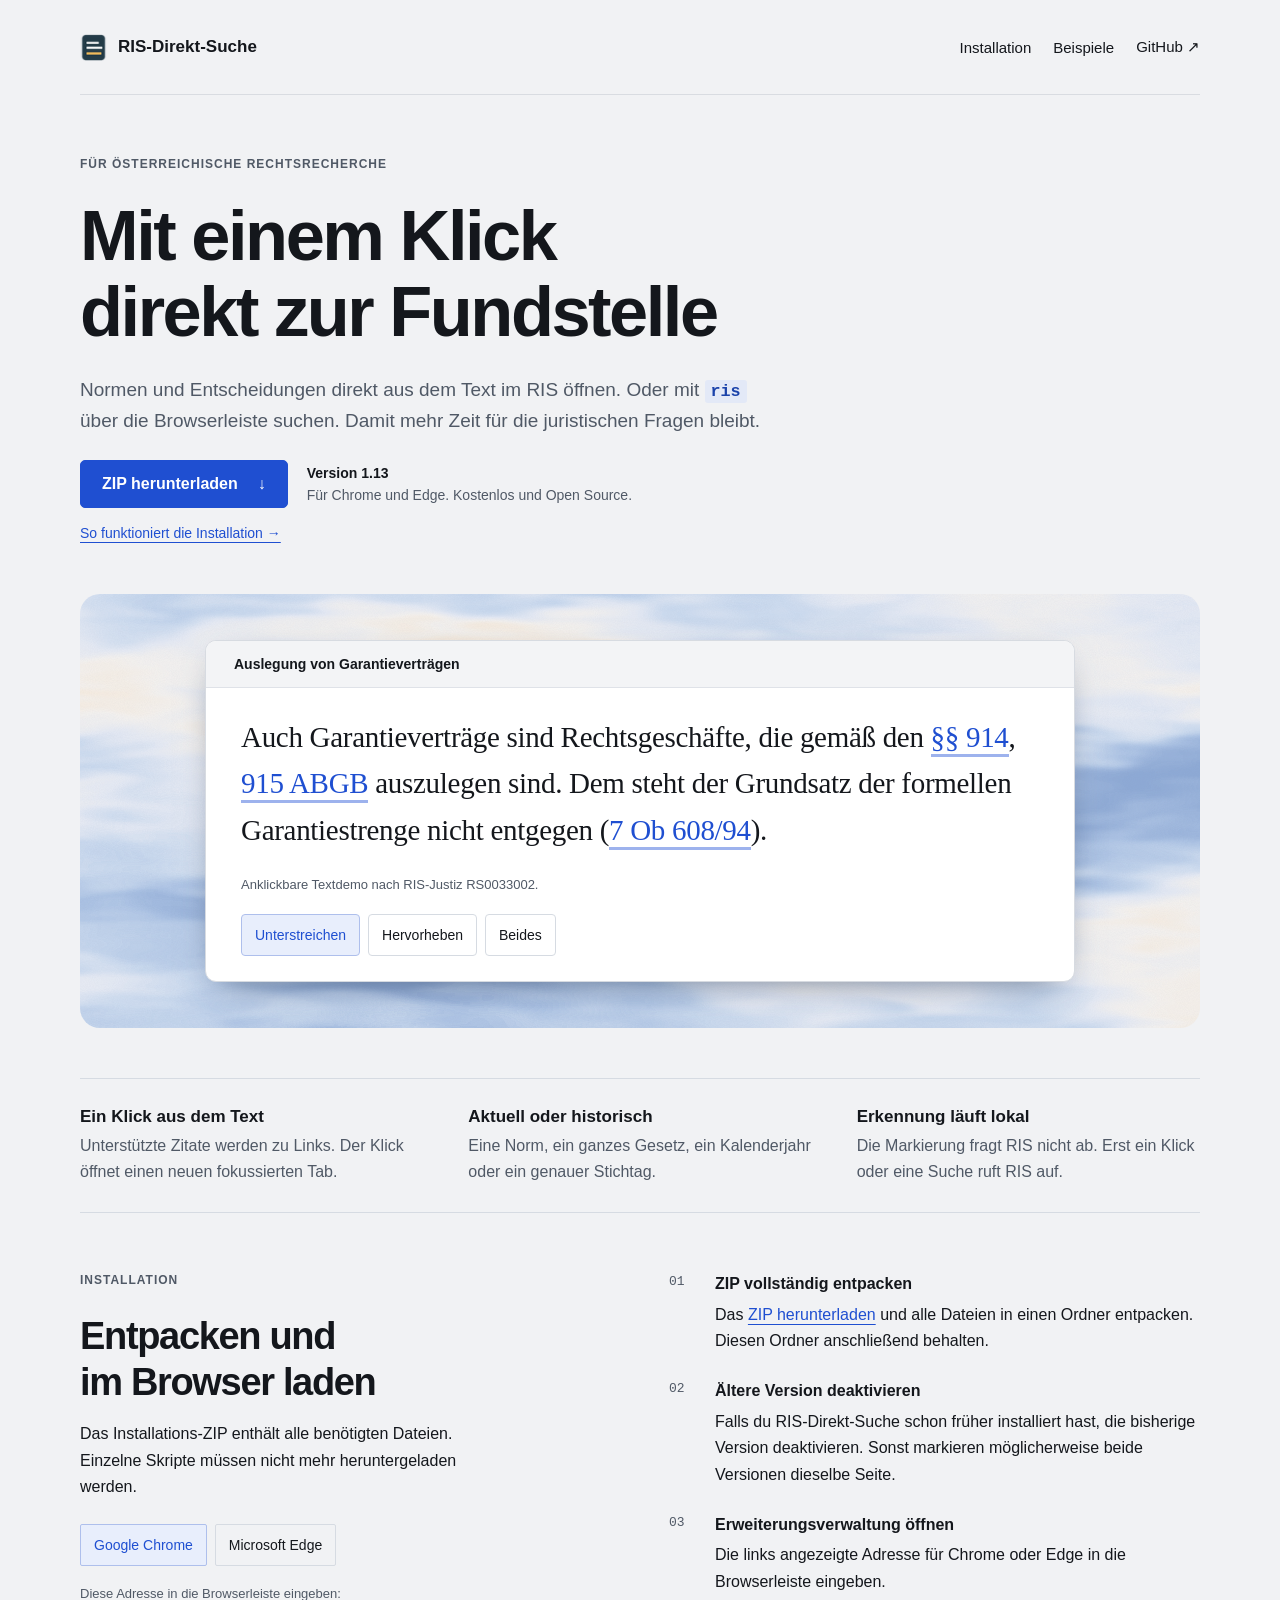
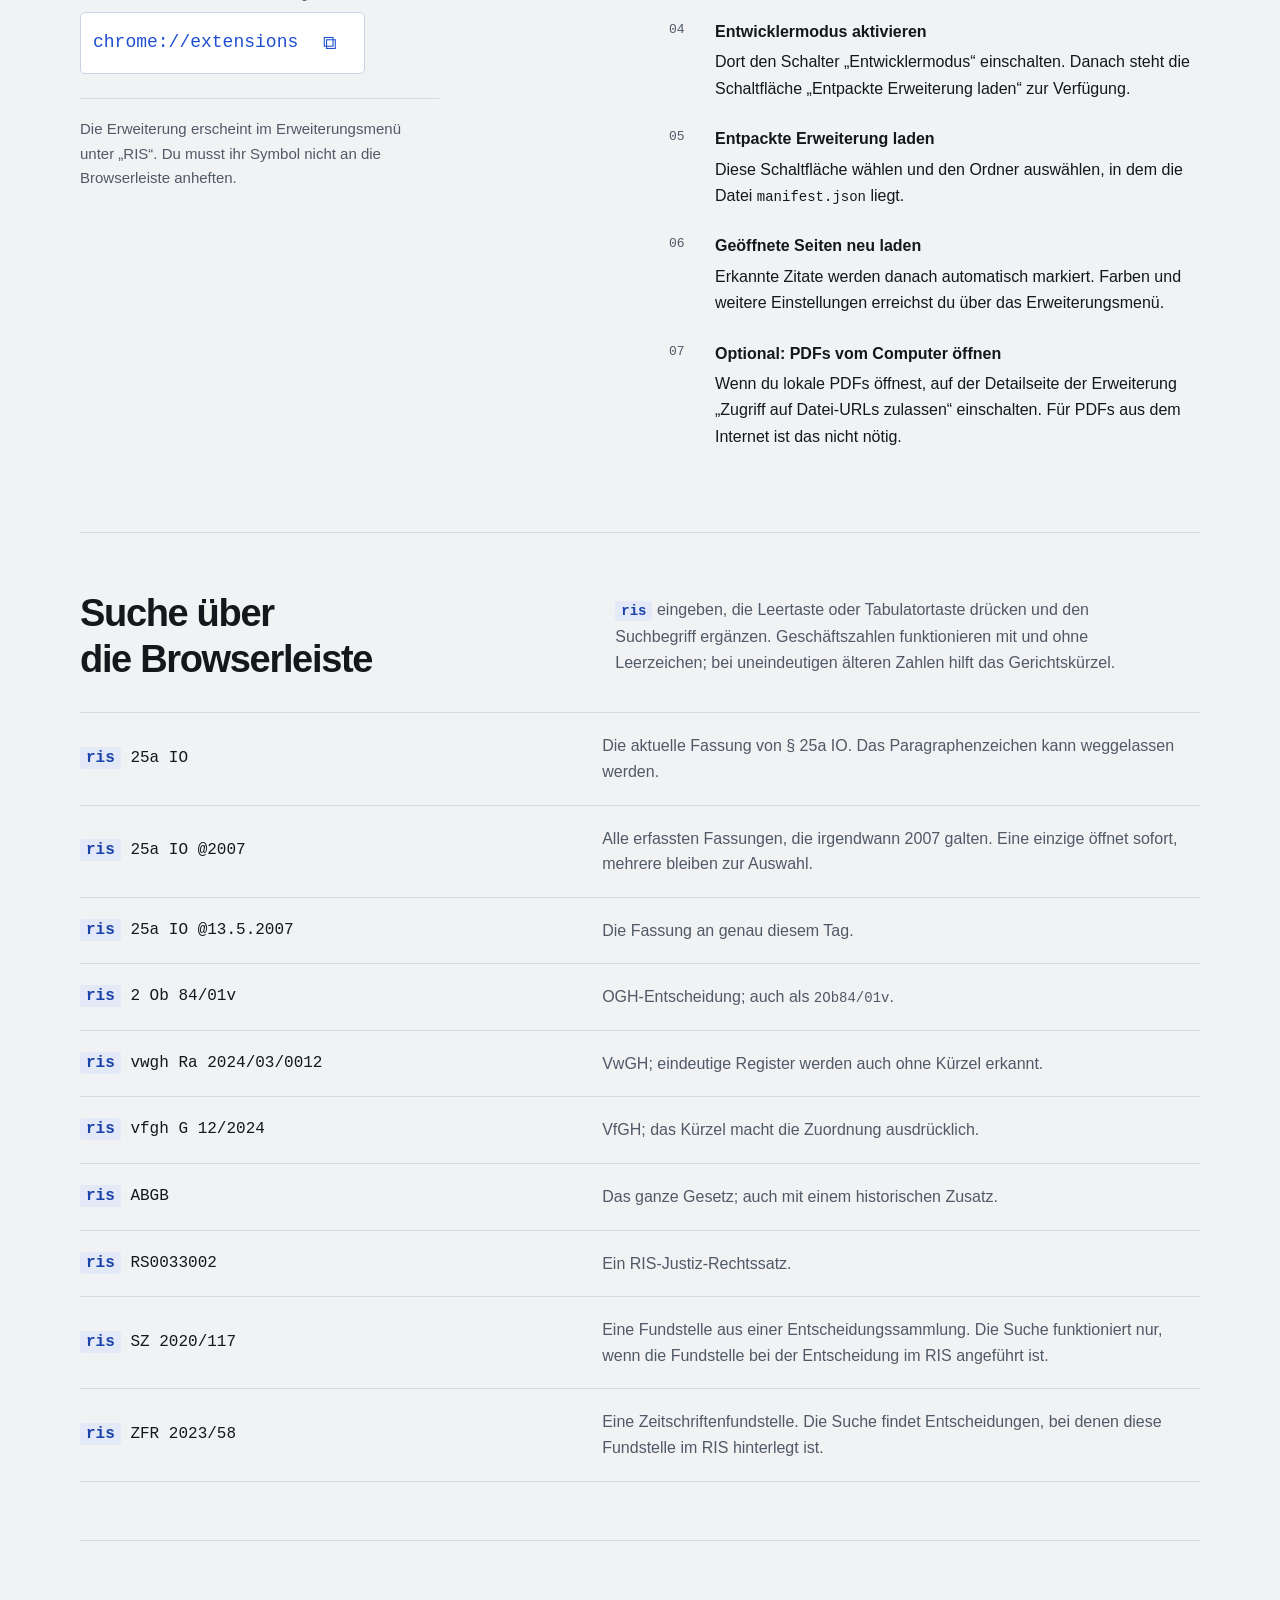
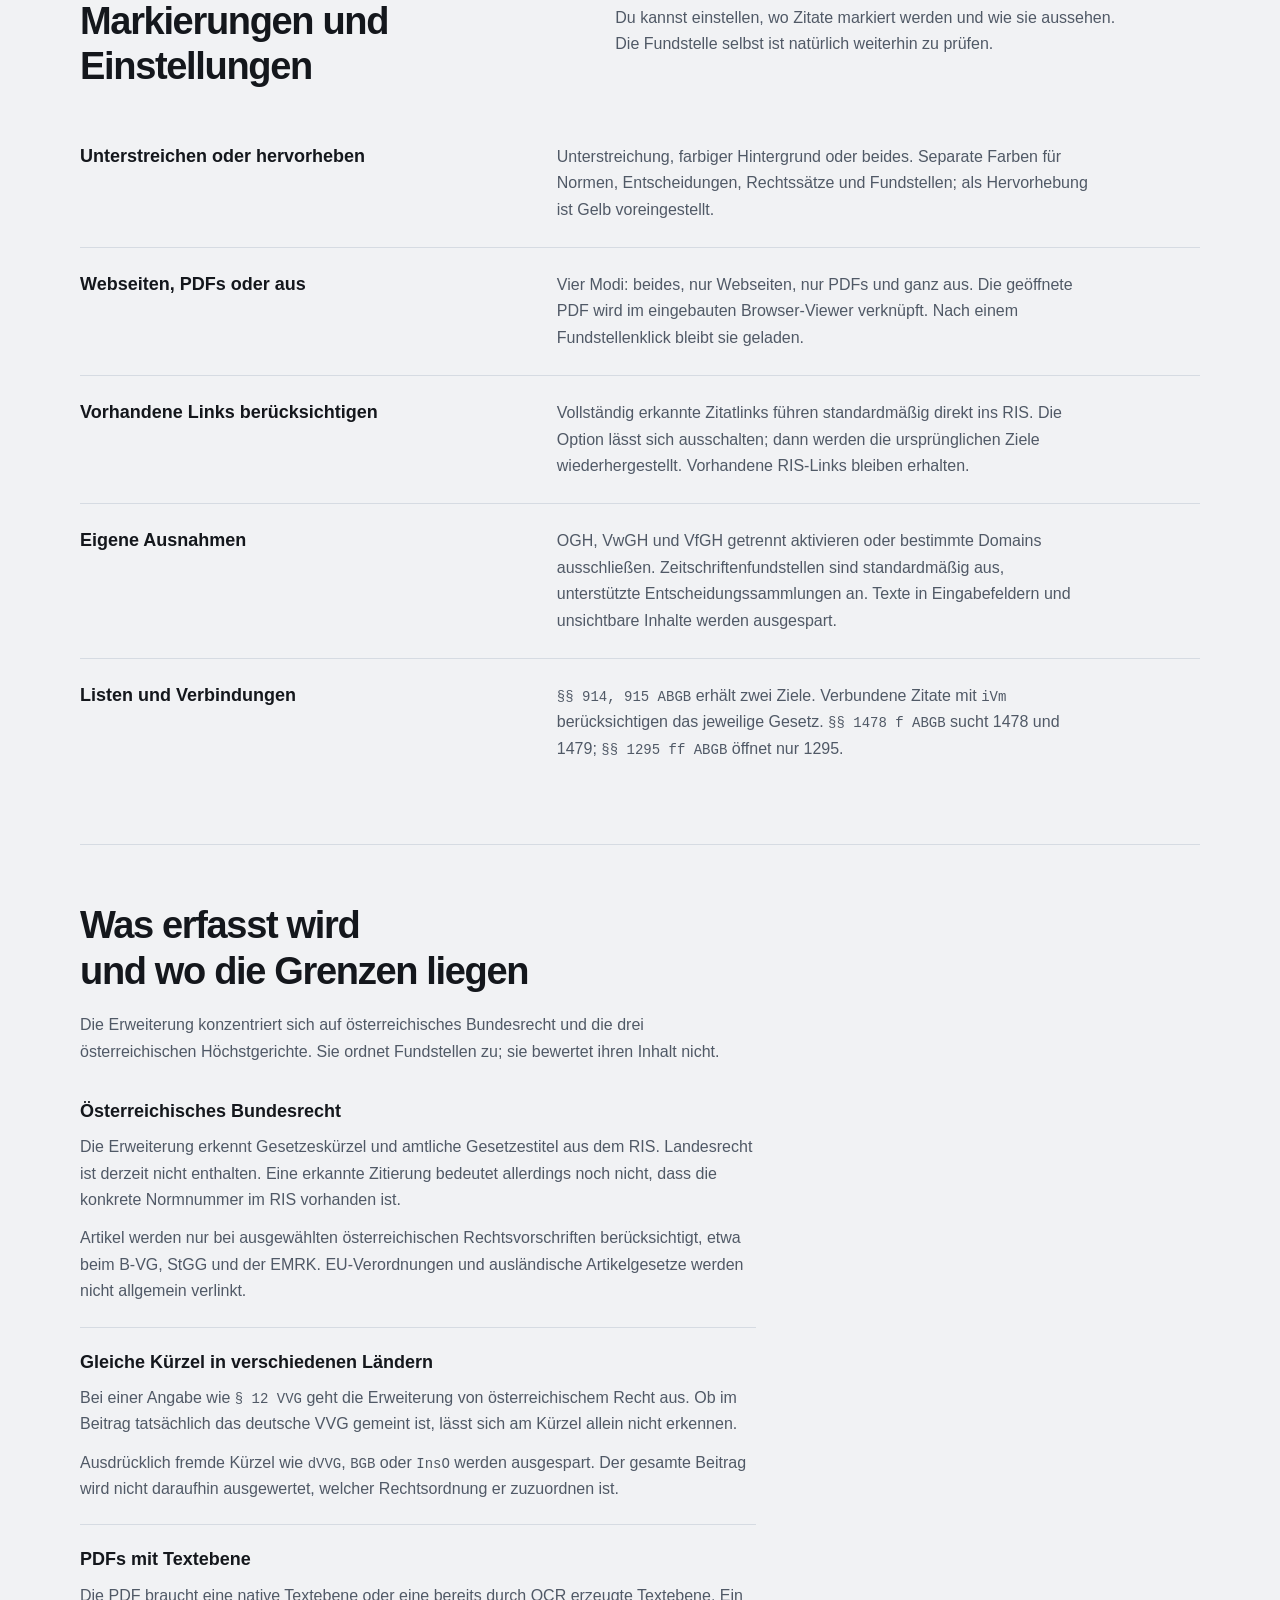
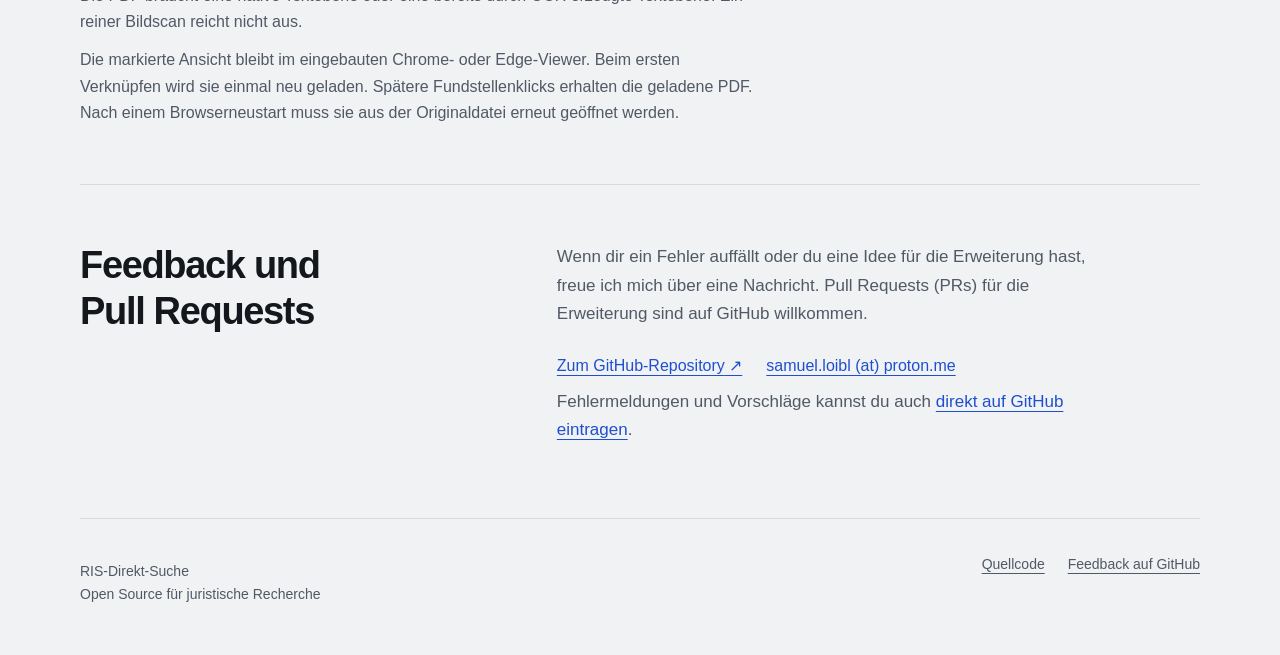
==== index.html @ 0bbb45cc "Ergänze Voraussetzung für die Fundstellensuche im Beispiel" ====
<!doctype html>
<html lang="de"><head><meta charset="utf-8"><meta name="viewport" content="width=device-width,initial-scale=1"><meta name="description" content="RIS-Direkt-Suche für Chrome und Edge: österreichische Normen und Entscheidungen aus dem Text heraus öffnen, in der Browserleiste suchen und historische Fassungen finden."><title>RIS-Direkt-Suche | Von der Textstelle zur Fundstelle</title><link rel="icon" href="icon32.png"><link rel="stylesheet" href="site.css">
<style id="page-refinement">
/* Gestalterische Anpassungen bleiben ausschließlich in dieser HTML-Datei. */
:root{--muted:#505966;--line:#d6dbe2}
body,h1,h2,button{font-family:"Segoe UI",Arial,sans-serif}
.demo-text{font-family:Georgia,"Times New Roman",serif}
.demo a{border-bottom-width:3px}
a,button{touch-action:manipulation}
a:focus-visible,button:focus-visible{outline:3px solid #1f4fd1;outline-offset:5px}
.top nav{gap:22px;font-size:15px;flex-wrap:wrap}
.top nav a{display:inline-flex;align-items:center;min-height:40px}
.kicker{font-size:12px;letter-spacing:1px}
h1,h2{text-wrap:balance}
.hero{padding:60px 0 50px;gap:36px}
.hero .intro{max-width:65ch;line-height:1.6}
.primary{min-height:48px;padding:13px 21px}
.primary:hover{background:#183da4;border-color:#183da4}
.release-note{font-size:14px;line-height:1.55;max-width:420px}
.release-note strong{color:var(--ink);font-weight:600}
.hero .text-link{width:fit-content;padding:7px 0;margin-top:10px;min-height:40px}
.demo-label{font-size:14px}
.demo-hint{font-size:13px;line-height:1.6}
.styles{gap:8px}
.styles button,.browser-switch button{font-size:14px;min-height:42px;padding:9px 13px}
.styles button:hover,.browser-switch button:hover{border-color:#819ade}
.benefits strong{font-size:17px;font-weight:600}
.benefits p{font-size:16px;line-height:1.6}
.section{padding:58px 0}
.section-head{gap:48px;margin-bottom:30px}
.section-head p{max-width:57ch;line-height:1.65;padding-top:6px}
h2{font-size:clamp(30px,3.1vw,38px);line-height:1.2}
.command{grid-template-columns:minmax(0,1fr) minmax(0,1.2fr);gap:24px;padding:20px 0}
.command>code{font-size:16px;line-height:1.6;overflow-wrap:anywhere}
.command p{font-size:16px;line-height:1.6}
.copy{width:44px;height:44px;border-radius:4px;flex-shrink:0}
.copy:hover{background:#e5eaf5}
#copy-status{margin:0;min-height:0}
#copy-status:not(:empty){position:fixed;z-index:20;bottom:20px;left:50%;transform:translateX(-50%);width:max-content;max-width:calc(100% - 32px);padding:12px 18px;border:1px solid #c6cedb;border-radius:5px;background:#fff;color:var(--ink);font-size:14px;line-height:1.5;box-shadow:0 4px 16px #172b3512;overflow-wrap:anywhere}
.install-grid{gap:58px;align-items:start}
.install-grid>div:first-child>p:not(.kicker){max-width:43ch}
.browser-switch{margin:24px 0 17px;flex-wrap:wrap}
.address-label{font-size:13px;color:var(--muted);margin:0 0 7px}
.address-row{display:flex;align-items:center;gap:10px;padding:8px 12px;border:1px solid #c9d2e2;border-radius:5px;background:#fff;width:fit-content;max-width:100%}
.address-row .address{font-size:18px;line-height:1.5;margin:0;min-width:0;overflow-wrap:anywhere}
.aside-note{font-size:15px;line-height:1.65;margin-top:24px}
.steps li{font-size:16px;gap:18px;margin-bottom:24px;line-height:1.65}
.steps li:before{font-size:13px;padding-top:3px;color:var(--muted)}
.steps li strong.step-title{display:block;color:var(--ink);font-weight:600;margin-bottom:4px}
.feature-row{grid-template-columns:minmax(0,.8fr) minmax(0,1.2fr);gap:48px;padding:24px 0}
.feature-row h3{font-size:18px;line-height:1.4}
.feature-row p{font-size:16px;line-height:1.65;max-width:60ch}
.limits{gap:58px}
.limits h3{font-size:18px;line-height:1.4}
.limits p{font-size:16px;line-height:1.65}
.pdf-note{padding-left:20px}
.contribute{display:grid;grid-template-columns:minmax(0,.8fr) minmax(0,1.2fr);gap:48px}
.contribute p{font-size:17px;max-width:58ch;margin:0 0 16px;color:var(--muted)}
.contribute-links{display:flex;flex-wrap:wrap;gap:10px 24px;align-items:center}
.contribute-links a{display:inline-flex;align-items:center;min-height:44px;padding:5px 0;font-size:16px;overflow-wrap:anywhere}
.foot{font-size:14px;padding:27px 0 35px;line-height:1.6}
.foot nav{gap:12px 23px}
.foot nav a{min-height:36px;display:inline-flex;align-items:center}
@media(max-width:850px){.hero{padding-top:44px}.release-note{margin:14px 0 0}.section-head,.install-grid,.feature-row,.limits,.contribute{gap:30px}.demo-stage{padding:30px}.section{padding:45px 0}}
@media(max-width:760px){.install-grid,.limits{grid-template-columns:1fr;gap:28px}.install-grid>div:first-child>p:not(.kicker){max-width:60ch}.section-head{grid-template-columns:1fr;gap:16px}.section-head p{padding-top:0}.steps li{margin-bottom:22px}.limits>div{min-width:0}}
@media(max-width:600px){.top{flex-wrap:wrap;gap:8px}.top nav{width:100%;gap:18px;justify-content:flex-start}.top nav a,.top nav a:nth-child(2){display:inline-flex;font-size:14px}.hero{padding:33px 0 35px;gap:28px}h1{font-size:clamp(36px,10.8vw,45px);line-height:1.12}.hero .intro{font-size:18px}.demo-stage{padding:18px 12px}.demo-label{padding:13px 18px}.demo-text{padding:0 18px;font-size:24px}.demo-hint{padding:0 18px;font-size:13px}.styles{padding:0 18px 20px;gap:7px}.styles button{font-size:13px;min-height:42px;padding:9px 10px}.benefits{gap:20px}.section{padding:36px 0}.command{grid-template-columns:minmax(0,1fr);gap:6px;padding:19px 0}.command p{grid-column:1;grid-row:2}.feature-row,.contribute{grid-template-columns:1fr;gap:10px}.feature-row{padding:22px 0}.contribute{gap:15px}.address-row .address{font-size:17px}.foot nav{gap:9px 18px}}
@media(prefers-reduced-motion:reduce){html{scroll-behavior:auto}}

#grenzen .section-head{display:block;margin-bottom:12px}
#grenzen .section-head h2{max-width:26ch;margin-bottom:18px}
#grenzen .section-head p{padding-top:0;max-width:72ch}
.scope-list{display:block;max-width:76ch}
.scope-topic{padding:22px 0;border-bottom:1px solid var(--line)}
.scope-topic:last-child{border-bottom:0;padding-bottom:0}
.scope-topic h3{font-size:18px;line-height:1.4;margin:0 0 10px;font-weight:600}
.scope-topic p{font-size:16px;line-height:1.65;margin:0 0 12px;color:var(--muted)}
.scope-topic p:last-child{margin-bottom:0}

.keyword{background:#e3e9f7;color:#1b43aa;padding:2px 6px;border-radius:3px;font-weight:600;white-space:nowrap}
.hero .keyword{font-size:.88em}

.position-mobile{display:none}
@media(max-width:760px){.position-desktop{display:none}.position-mobile{display:inline}}
</style>
</head>
<body data-ris-ignore><a class="skip" href="#main">Zum Inhalt</a><div class="wrap">
<header class="top"><a class="brand" href="#"><img src="icon32.png" alt="" width="27" height="27">RIS-Direkt-Suche</a><nav aria-label="Hauptnavigation"><a href="#installation">Installation</a><a href="#beispiele">Beispiele</a><a href="https://github.com/infinitelearning1/ris-direkt-suche">GitHub ↗</a></nav></header>
<main id="main"><section class="hero" aria-labelledby="hero-title"><div><p class="kicker">Für österreichische Rechtsrecherche</p><h1 id="hero-title">Mit einem Klick<br>direkt zur Fundstelle</h1><p class="intro">Normen und Entscheidungen direkt aus dem Text im RIS öffnen. Oder mit <code class="keyword">ris</code> über die Browserleiste suchen. Damit mehr Zeit für die juristischen Fragen bleibt.</p><a class="primary" href="ris-direkt-suche.zip" download>ZIP herunterladen <span aria-hidden="true">↓</span></a><p class="release-note"><strong>Version 1.13</strong><br>Für Chrome und Edge. Kostenlos und Open Source.</p><a class="text-link" href="#installation">So funktioniert die Installation →</a></div>
<div class="demo-stage"><div class="demo" data-style="underline"><div class="demo-label"><span>Auslegung von Garantieverträgen</span></div><p class="demo-text">Auch Garantieverträge sind Rechtsgeschäfte, die gemäß den <a data-norm="914" href="https://www.ris.bka.gv.at/NormDokument.wxe?Abfrage=Bundesnormen&amp;Gesetzesnummer=10001622&amp;Paragraf=914" target="_blank" rel="noopener" title="§ 914 ABGB im RIS öffnen">§§ 914</a>, <a data-norm="915" href="https://www.ris.bka.gv.at/NormDokument.wxe?Abfrage=Bundesnormen&amp;Gesetzesnummer=10001622&amp;Paragraf=915" target="_blank" rel="noopener" title="§ 915 ABGB im RIS öffnen">915 ABGB</a> auszulegen sind. Dem steht der Grundsatz der formellen Garantiestrenge nicht entgegen (<a data-kind="case" href="https://www.ris.bka.gv.at/Ergebnis.wxe?extensionTriggered=true&amp;Abfrage=Justiz&amp;SucheNachRechtssatz=False&amp;SucheNachText=True&amp;SkipToDocumentPage=True&amp;GZ=7%20Ob%20608%2F94" target="_blank" rel="noopener" title="7 Ob 608/94 im RIS suchen">7 Ob 608/94</a>).</p><p class="demo-hint">Anklickbare Textdemo nach RIS-Justiz RS0033002.</p><div class="styles" role="group" aria-label="Darstellung des Beispiels"><button type="button" data-style-choice="underline" aria-pressed="true">Unterstreichen</button><button type="button" data-style-choice="highlight" aria-pressed="false">Hervorheben</button><button type="button" data-style-choice="both" aria-pressed="false">Beides</button></div></div></div></section>
<div class="benefits"><div><strong>Ein Klick aus dem Text</strong><p>Unterstützte Zitate werden zu Links. Der Klick öffnet einen neuen fokussierten Tab.</p></div><div><strong>Aktuell oder historisch</strong><p>Eine Norm, ein ganzes Gesetz, ein Kalenderjahr oder ein genauer Stichtag.</p></div><div><strong>Erkennung läuft lokal</strong><p>Die Markierung fragt RIS nicht ab. Erst ein Klick oder eine Suche ruft RIS auf.</p></div></div>
<section class="section" id="installation"><div class="install-grid"><div><p class="kicker">Installation</p><h2>Entpacken und<br>im Browser laden</h2><p>Das Installations-ZIP enthält alle benötigten Dateien. Einzelne Skripte müssen nicht mehr heruntergeladen werden.</p><div class="browser-switch" role="group" aria-label="Browser für die Anleitung"><button type="button" data-browser="chrome" aria-pressed="true">Google Chrome</button><button type="button" data-browser="edge" aria-pressed="false">Microsoft Edge</button></div><p class="address-label">Diese Adresse in die Browserleiste eingeben:</p><div class="address-row"><code id="extension-address" class="address" aria-live="polite">chrome://extensions</code><button type="button" class="copy" data-copy="browser" aria-label="Adresse der Erweiterungsverwaltung kopieren">⧉</button></div><p class="aside-note">Die Erweiterung erscheint im Erweiterungsmenü unter „RIS“. Du musst ihr Symbol nicht an die Browserleiste anheften.</p></div><ol class="steps">
<li><span><strong class="step-title">ZIP vollständig entpacken</strong>Das <a href="ris-direkt-suche.zip" download>ZIP herunterladen</a> und alle Dateien in einen Ordner entpacken. Diesen Ordner anschließend behalten.</span></li>
<li><span><strong class="step-title">Ältere Version deaktivieren</strong>Falls du RIS-Direkt-Suche schon früher installiert hast, die bisherige Version deaktivieren. Sonst markieren möglicherweise beide Versionen dieselbe Seite.</span></li>
<li><span><strong class="step-title">Erweiterungsverwaltung öffnen</strong>Die <span class="position-desktop">links</span><span class="position-mobile">oben</span> angezeigte Adresse für Chrome oder Edge in die Browserleiste eingeben.</span></li>
<li><span><strong class="step-title">Entwicklermodus aktivieren</strong>Dort den Schalter „Entwicklermodus“ einschalten. Danach steht die Schaltfläche „Entpackte Erweiterung laden“ zur Verfügung.</span></li>
<li><span><strong class="step-title">Entpackte Erweiterung laden</strong>Diese Schaltfläche wählen und den Ordner auswählen, in dem die Datei <code>manifest.json</code> liegt.</span></li>
<li><span><strong class="step-title">Geöffnete Seiten neu laden</strong>Erkannte Zitate werden danach automatisch markiert. Farben und weitere Einstellungen erreichst du über das Erweiterungsmenü.</span></li>
<li><span><strong class="step-title">Optional: PDFs vom Computer öffnen</strong>Wenn du lokale PDFs öffnest, auf der Detailseite der Erweiterung „Zugriff auf Datei-URLs zulassen“ einschalten. Für PDFs aus dem Internet ist das nicht nötig.</span></li>
</ol></div></section>
<section class="section" id="beispiele"><div class="section-head"><h2>Suche über<br>die Browserleiste</h2><p><code class="keyword">ris</code> eingeben, die Leertaste oder Tabulatortaste drücken und den Suchbegriff ergänzen. Geschäftszahlen funktionieren mit und ohne Leerzeichen; bei uneindeutigen älteren Zahlen hilft das Gerichtskürzel.</p></div><div class="commands">
<div class="command"><code><span class="keyword">ris</span> 25a IO</code><p>Die aktuelle Fassung von § 25a IO. Das Paragraphenzeichen kann weggelassen werden.</p></div>
<div class="command"><code><span class="keyword">ris</span> 25a IO @2007</code><p>Alle erfassten Fassungen, die irgendwann 2007 galten. Eine einzige öffnet sofort, mehrere bleiben zur Auswahl.</p></div>
<div class="command"><code><span class="keyword">ris</span> 25a IO @13.5.2007</code><p>Die Fassung an genau diesem Tag.</p></div>
<div class="command"><code><span class="keyword">ris</span> 2 Ob 84/01v</code><p>OGH-Entscheidung; auch als <code>2Ob84/01v</code>.</p></div>
<div class="command"><code><span class="keyword">ris</span> vwgh Ra 2024/03/0012</code><p>VwGH; eindeutige Register werden auch ohne Kürzel erkannt.</p></div>
<div class="command"><code><span class="keyword">ris</span> vfgh G 12/2024</code><p>VfGH; das Kürzel macht die Zuordnung ausdrücklich.</p></div>
<div class="command"><code><span class="keyword">ris</span> ABGB</code><p>Das ganze Gesetz; auch mit einem historischen Zusatz.</p></div>
<div class="command"><code><span class="keyword">ris</span> RS0033002</code><p>Ein RIS-Justiz-Rechtssatz.</p></div>
<div class="command"><code><span class="keyword">ris</span> SZ 2020/117</code><p>Eine Fundstelle aus einer Entscheidungssammlung. Die Suche funktioniert nur, wenn die Fundstelle bei der Entscheidung im RIS angeführt ist.</p></div>
<div class="command"><code><span class="keyword">ris</span> ZFR 2023/58</code><p>Eine Zeitschriftenfundstelle. Die Suche findet Entscheidungen, bei denen diese Fundstelle im RIS hinterlegt ist.</p></div></div><p id="copy-status" class="copy-status" role="status" aria-live="polite"></p></section>
<section class="section"><div class="section-head"><h2>Markierungen und<br>Einstellungen</h2><p>Du kannst einstellen, wo Zitate markiert werden und wie sie aussehen. Die Fundstelle selbst ist natürlich weiterhin zu prüfen.</p></div><div class="feature-row"><h3>Unterstreichen oder hervorheben</h3><p>Unterstreichung, farbiger Hintergrund oder beides. Separate Farben für Normen, Entscheidungen, Rechtssätze und Fundstellen; als Hervorhebung ist Gelb voreingestellt.</p></div><div class="feature-row"><h3>Webseiten, PDFs oder aus</h3><p>Vier Modi: beides, nur Webseiten, nur PDFs und ganz aus. Die geöffnete PDF wird im eingebauten Browser-Viewer verknüpft. Nach einem Fundstellenklick bleibt sie geladen.</p></div><div class="feature-row"><h3>Vorhandene Links berücksichtigen</h3><p>Vollständig erkannte Zitatlinks führen standardmäßig direkt ins RIS. Die Option lässt sich ausschalten; dann werden die ursprünglichen Ziele wiederhergestellt. Vorhandene RIS-Links bleiben erhalten.</p></div><div class="feature-row"><h3>Eigene Ausnahmen</h3><p>OGH, VwGH und VfGH getrennt aktivieren oder bestimmte Domains ausschließen. Zeitschriftenfundstellen sind standardmäßig aus, unterstützte Entscheidungssammlungen an. Texte in Eingabefeldern und unsichtbare Inhalte werden ausgespart.</p></div><div class="feature-row"><h3>Listen und Verbindungen</h3><p><code>§§ 914, 915 ABGB</code> erhält zwei Ziele. Verbundene Zitate mit <code>iVm</code> berücksichtigen das jeweilige Gesetz. <code>§§ 1478 f ABGB</code> sucht 1478 und 1479; <code>§§ 1295 ff ABGB</code> öffnet nur 1295.</p></div></section>
<section class="section" id="grenzen"><div class="section-head"><h2>Was erfasst wird<br>und wo die Grenzen liegen</h2><p>Die Erweiterung konzentriert sich auf österreichisches Bundesrecht und die drei österreichischen Höchstgerichte. Sie ordnet Fundstellen zu; sie bewertet ihren Inhalt nicht.</p></div><div class="scope-list">
<div class="scope-topic"><h3>Österreichisches Bundesrecht</h3><p>Die Erweiterung erkennt Gesetzeskürzel und amtliche Gesetzestitel aus dem RIS. Landesrecht ist derzeit nicht enthalten. Eine erkannte Zitierung bedeutet allerdings noch nicht, dass die konkrete Normnummer im RIS vorhanden ist.</p><p>Artikel werden nur bei ausgewählten österreichischen Rechtsvorschriften berücksichtigt, etwa beim B-VG, StGG und der EMRK. EU-Verordnungen und ausländische Artikelgesetze werden nicht allgemein verlinkt.</p></div>
<div class="scope-topic"><h3>Gleiche Kürzel in verschiedenen Ländern</h3><p>Bei einer Angabe wie <code>§ 12 VVG</code> geht die Erweiterung von österreichischem Recht aus. Ob im Beitrag tatsächlich das deutsche VVG gemeint ist, lässt sich am Kürzel allein nicht erkennen.</p><p>Ausdrücklich fremde Kürzel wie <code>dVVG</code>, <code>BGB</code> oder <code>InsO</code> werden ausgespart. Der gesamte Beitrag wird nicht daraufhin ausgewertet, welcher Rechtsordnung er zuzuordnen ist.</p></div>
<div class="scope-topic"><h3>PDFs mit Textebene</h3><p>Die PDF braucht eine native Textebene oder eine bereits durch OCR erzeugte Textebene. Ein reiner Bildscan reicht nicht aus.</p><p>Die markierte Ansicht bleibt im eingebauten Chrome- oder Edge-Viewer. Beim ersten Verknüpfen wird sie einmal neu geladen. Spätere Fundstellenklicks erhalten die geladene PDF. Nach einem Browserneustart muss sie aus der Originaldatei erneut geöffnet werden.</p></div>
</div></section>
<section class="section contribute" id="feedback" aria-labelledby="feedback-title">
<div><h2 id="feedback-title">Feedback und<br>Pull Requests</h2></div>
<div><p>Wenn dir ein Fehler auffällt oder du eine Idee für die Erweiterung hast, freue ich mich über eine Nachricht. Pull Requests (PRs) für die Erweiterung sind auf GitHub willkommen.</p>
<div class="contribute-links"><a href="https://github.com/infinitelearning1/ris-direkt-suche" target="_blank" rel="noopener">Zum GitHub-Repository <span aria-hidden="true">&nbsp;↗</span></a><a href="mailto:samuel.loibl@proton.me">samuel.loibl (at) proton.me</a></div>
<p>Fehlermeldungen und Vorschläge kannst du auch <a href="https://github.com/infinitelearning1/ris-direkt-suche/issues" target="_blank" rel="noopener">direkt auf GitHub eintragen</a>.</p></div>
</section></main><footer class="foot"><p>RIS-Direkt-Suche<br>Open Source für juristische Recherche</p><nav aria-label="Weitere Informationen"><a href="https://github.com/infinitelearning1/ris-direkt-suche">Quellcode</a><a href="https://github.com/infinitelearning1/ris-direkt-suche/issues">Feedback auf GitHub</a></nav></footer></div><script src="site.js"></script></body></html>
---- site.css ----
:root{--ink:#172b35;--muted:#52626b;--blue:#225d83;--red:#a94337;--line:#d7dfe2;--paper:#f3f5f5;font-family:"Segoe UI",Arial,sans-serif;color:var(--ink);background:#fff;font-synthesis:none}*{box-sizing:border-box}html{scroll-behavior:smooth;scroll-padding-top:30px}body{margin:0}a{color:var(--blue);text-underline-offset:4px}button,a,input{ -webkit-tap-highlight-color:transparent}button{font:inherit;cursor:pointer}button:disabled{cursor:default}a:focus-visible,button:focus-visible{outline:3px solid var(--red);outline-offset:5px}.wrap{width:min(1120px,calc(100% - 80px));margin:auto}.top{display:flex;align-items:center;justify-content:space-between;padding:27px 0;border-bottom:1px solid var(--line);gap:24px}.brand{display:flex;gap:11px;align-items:center;text-decoration:none;font-weight:700;font-size:17px;color:var(--ink)}.brand img{width:27px;height:27px}.top nav{display:flex;gap:26px;font-size:14px}.top nav a{text-decoration:none;color:var(--ink)}.top nav a:hover{text-decoration:underline}.hero{padding:76px 0 68px;display:grid;grid-template-columns:1.05fr 1fr;gap:75px;align-items:center}.kicker{font-size:11px;letter-spacing:1.5px;text-transform:uppercase;font-weight:700;color:var(--red);margin:0 0 23px}h1,h2,.demo-text{font-family:Georgia,"Times New Roman",serif;font-weight:400}h1{font-size:clamp(46px,4.6vw,65px);line-height:1.08;letter-spacing:-1.9px;margin:0 0 26px}h1 em{font-style:normal;color:var(--blue);text-decoration:underline;text-decoration-thickness:3px;text-underline-offset:8px}p{line-height:1.65}.intro{font-size:18px;color:var(--muted);max-width:475px;margin:0 0 28px}.primary{border:1px solid var(--ink);padding:14px 22px;background:var(--ink);color:#fff;border-radius:3px;font-weight:600;text-decoration:none;display:inline-flex;align-items:center;gap:20px}.primary:disabled{opacity:.65}.release-note{font-size:12px;max-width:400px;color:var(--muted);margin:13px 0}.release-note strong{color:var(--red)}.demo{background:var(--paper);padding:28px;border-top:3px solid var(--blue)}.demo-label{display:flex;justify-content:space-between;gap:12px;font-size:10px;font-weight:700;letter-spacing:1.2px;text-transform:uppercase;color:var(--muted);padding-bottom:18px;border-bottom:1px solid var(--line)}.demo-text{font-size:29px;line-height:1.6;margin:24px 0 20px;letter-spacing:-.3px}.demo a{text-decoration:none;color:inherit;border-bottom:2px solid var(--blue);padding:1px 0}.demo a[data-kind=case]{border-color:var(--red)}.demo[data-style=highlight] a{border-color:transparent;background:#fff18c;box-shadow:3px 0 #fff18c,-3px 0 #fff18c}.demo[data-style=both] a{background:#fff18c;box-shadow:3px 0 #fff18c,-3px 0 #fff18c}.demo[data-style=off] a{border-color:transparent}.demo-hint{font-size:12px;color:var(--muted);margin:0 0 22px}.styles{display:flex;flex-wrap:wrap;gap:5px}.styles button,.browser-switch button{background:transparent;color:var(--ink);padding:8px 11px;border:1px solid var(--line);border-radius:2px;font-size:12px}.styles button[aria-pressed=true],.browser-switch button[aria-pressed=true]{background:var(--ink);border-color:var(--ink);color:#fff}.benefits{display:grid;grid-template-columns:repeat(3,1fr);gap:35px;border-top:1px solid var(--line);border-bottom:1px solid var(--line);padding:28px 0}.benefits strong{font-size:15px}.benefits p{font-size:14px;color:var(--muted);margin:6px 0 0}.section{padding:69px 0;border-bottom:1px solid var(--line)}.section-head{display:grid;grid-template-columns:1fr 1fr;gap:75px;align-items:start;margin-bottom:34px}h2{font-size:39px;line-height:1.17;letter-spacing:-.7px;margin:0}.section-head p{color:var(--muted);margin:0;font-size:16px}.commands{border-top:1px solid var(--line)}.command{display:grid;grid-template-columns:1fr 1fr 35px;gap:24px;padding:18px 0;align-items:center;border-bottom:1px solid var(--line)}code{font-family:Consolas,"Courier New",monospace;font-size:14px;word-break:break-word}.command p{font-size:14px;color:var(--muted);margin:0}.copy{border:0;background:transparent;color:var(--blue);font-size:19px;width:35px;height:35px;border-radius:2px}.copy:hover{background:var(--paper)}.copy-status{min-height:21px;font-size:12px;color:var(--muted);margin:13px 0 0}.install-grid{display:grid;grid-template-columns:1fr 1fr;gap:75px}.browser-switch{display:flex;gap:8px;margin:24px 0}.address{font-family:Consolas,"Courier New",monospace;font-size:21px;display:block;margin:8px 0 15px;color:var(--blue)}.steps{list-style:none;margin:0;padding:0;counter-reset:step}.steps li{counter-increment:step;display:grid;grid-template-columns:28px 1fr;gap:14px;margin:0 0 22px;line-height:1.65;font-size:15px}.steps li:before{content:counter(step,decimal-leading-zero);color:var(--red);font:12px Consolas,monospace;padding-top:6px}.steps li strong{font-weight:600}.aside-note{padding:18px 0 0;border-top:1px solid var(--line);font-size:14px;color:var(--muted);line-height:1.7}.feature-row{display:grid;grid-template-columns:1fr 1fr;gap:75px;padding:25px 0;border-bottom:1px solid var(--line)}.feature-row:last-child{border-bottom:0}.feature-row h3{font-size:17px;font-weight:600;margin:0}.feature-row p{margin:0;color:var(--muted);font-size:15px}.limits{display:grid;grid-template-columns:1fr 1fr;gap:75px}.limits h3{font-size:17px;margin:0 0 10px}.limits p{font-size:14px;color:var(--muted);margin:0 0 22px}.pdf-note{border-left:3px solid var(--red);padding-left:18px}.foot{display:flex;justify-content:space-between;align-items:flex-start;gap:28px;padding:29px 0 40px;font-size:12px;color:var(--muted)}.foot nav{display:flex;flex-wrap:wrap;gap:20px}.foot a{color:var(--muted)}.skip{position:absolute;left:20px;top:-60px;z-index:10;background:white;padding:10px}.skip:focus{top:10px}.text-link{display:inline-block;font-size:14px;margin-top:6px}.sr-only{position:absolute;width:1px;height:1px;padding:0;margin:-1px;overflow:hidden;clip:rect(0,0,0,0);white-space:nowrap;border:0}@media(prefers-reduced-motion:reduce){html{scroll-behavior:auto}}@media(max-width:850px){.wrap{width:calc(100% - 48px)}.hero{gap:30px;padding:48px 0}.section-head,.install-grid,.feature-row,.limits{gap:35px}.demo{padding:23px}.demo-text{font-size:24px}.top nav{gap:16px}.top nav a:nth-child(2){display:none}.benefits{gap:22px}.section{padding:48px 0}h2{font-size:33px}}@media(max-width:600px){.wrap{width:calc(100% - 40px)}.top{padding:20px 0;gap:15px}.brand{font-size:15px}.top nav a{display:none}.top nav a:last-child{display:inline}.hero,.section-head,.install-grid,.limits{grid-template-columns:1fr;gap:28px}.hero{padding:45px 0 35px}h1{font-size:48px;letter-spacing:-1.4px}.intro{font-size:16px}.demo-text{font-size:27px}.benefits{grid-template-columns:1fr;gap:18px;padding:23px 0}.benefits p{margin-top:3px}.section-head{margin-bottom:25px}.command{grid-template-columns:1fr 35px;gap:8px;padding:17px 0}.command p{grid-column:1;grid-row:2}.command button{grid-column:2;grid-row:1/3}.feature-row{grid-template-columns:1fr;gap:9px;padding:23px 0}.section{padding:39px 0}.foot{flex-direction:column;gap:14px}.foot p{margin:0}.address{font-size:20px}h2{font-size:34px}}
:root{--ink:#14171c;--muted:#5c636e;--blue:#1f4fd1;--red:#1f4fd1;--paper:#f1f2f4;font-family:"Segoe UI Variable Display","Segoe UI Variable","Segoe UI",Arial,sans-serif;background:#f1f2f4}.top{border-bottom-color:#d9dce1}.hero{grid-template-columns:1fr;gap:38px;padding:62px 0 49px}.hero>div:first-child{max-width:920px}h1,h2{font-family:"Segoe UI Variable Display","Segoe UI",Arial,sans-serif;font-weight:600;letter-spacing:-.035em}h1{font-size:clamp(48px,5.5vw,76px);line-height:1.08;max-width:920px;margin-bottom:25px}h2{font-size:38px;line-height:1.17}.kicker{color:var(--muted)}.intro{max-width:750px;font-size:19px;margin-bottom:24px}.primary{border-radius:5px;background:var(--blue);border-color:var(--blue)}.release-note{display:inline-block;max-width:530px;vertical-align:middle;margin:0 0 0 19px;font-size:12px}.hero .text-link{display:block;margin-top:16px}.demo-stage{background:#d7e1ef url("site-sky.svg") center/cover;border-radius:20px;padding:46px 65px}.demo{background:#fff;padding:0;border:1px solid #d7dbe1;border-radius:11px;overflow:hidden;box-shadow:0 12px 35px -18px #475975;max-width:870px;margin:auto}.demo-label{padding:15px 28px;background:#f3f4f6;font-size:12px;letter-spacing:0;text-transform:none;font-weight:600;color:var(--ink);border-bottom:1px solid #dfe2e8}.demo-text{font-family:Constantia,Georgia,"Times New Roman",serif;font-size:29px;line-height:1.6;padding:0 35px;margin:26px 0 22px}.demo a{color:var(--blue);border-color:#9db2ed;border-width:1.5px}.demo a[data-kind=case]{border-color:#9db2ed}.demo a:hover{background:#e8eefc;box-shadow:3px 0 #e8eefc,-3px 0 #e8eefc;border-color:var(--blue)}.demo-hint{padding:0 35px;font-size:11px;margin-bottom:18px}.styles{padding:0 35px 25px}.styles button{border-radius:4px}.styles button[aria-pressed=true],.browser-switch button[aria-pressed=true]{background:#e8eefc;color:var(--blue);border-color:#aebfec}.benefits{gap:45px}.section-head{grid-template-columns:1fr 1.2fr}.pdf-note{border-left-color:#aebfec}.steps li:before{color:var(--muted)}@media(max-width:850px){.demo-stage{padding:35px}.demo-text{font-size:27px}.release-note{max-width:440px;margin:14px 0 0;display:block}.hero{padding-top:47px}}@media(max-width:600px){h1{font-size:45px;letter-spacing:-.035em}.hero{gap:27px;padding:38px 0}.demo-stage{padding:19px 12px;border-radius:12px}.demo-text{font-size:24px;padding:0 21px;margin-top:21px}.demo-label{padding:13px 21px}.demo-hint{padding:0 21px;line-height:1.6}.styles{padding:0 21px 21px;gap:6px}.styles button{font-size:11px;padding:8px 9px}.section-head{grid-template-columns:1fr}.intro{font-size:17px}h2{font-size:32px}.release-note{font-size:12px}}

.demo a{white-space:nowrap}
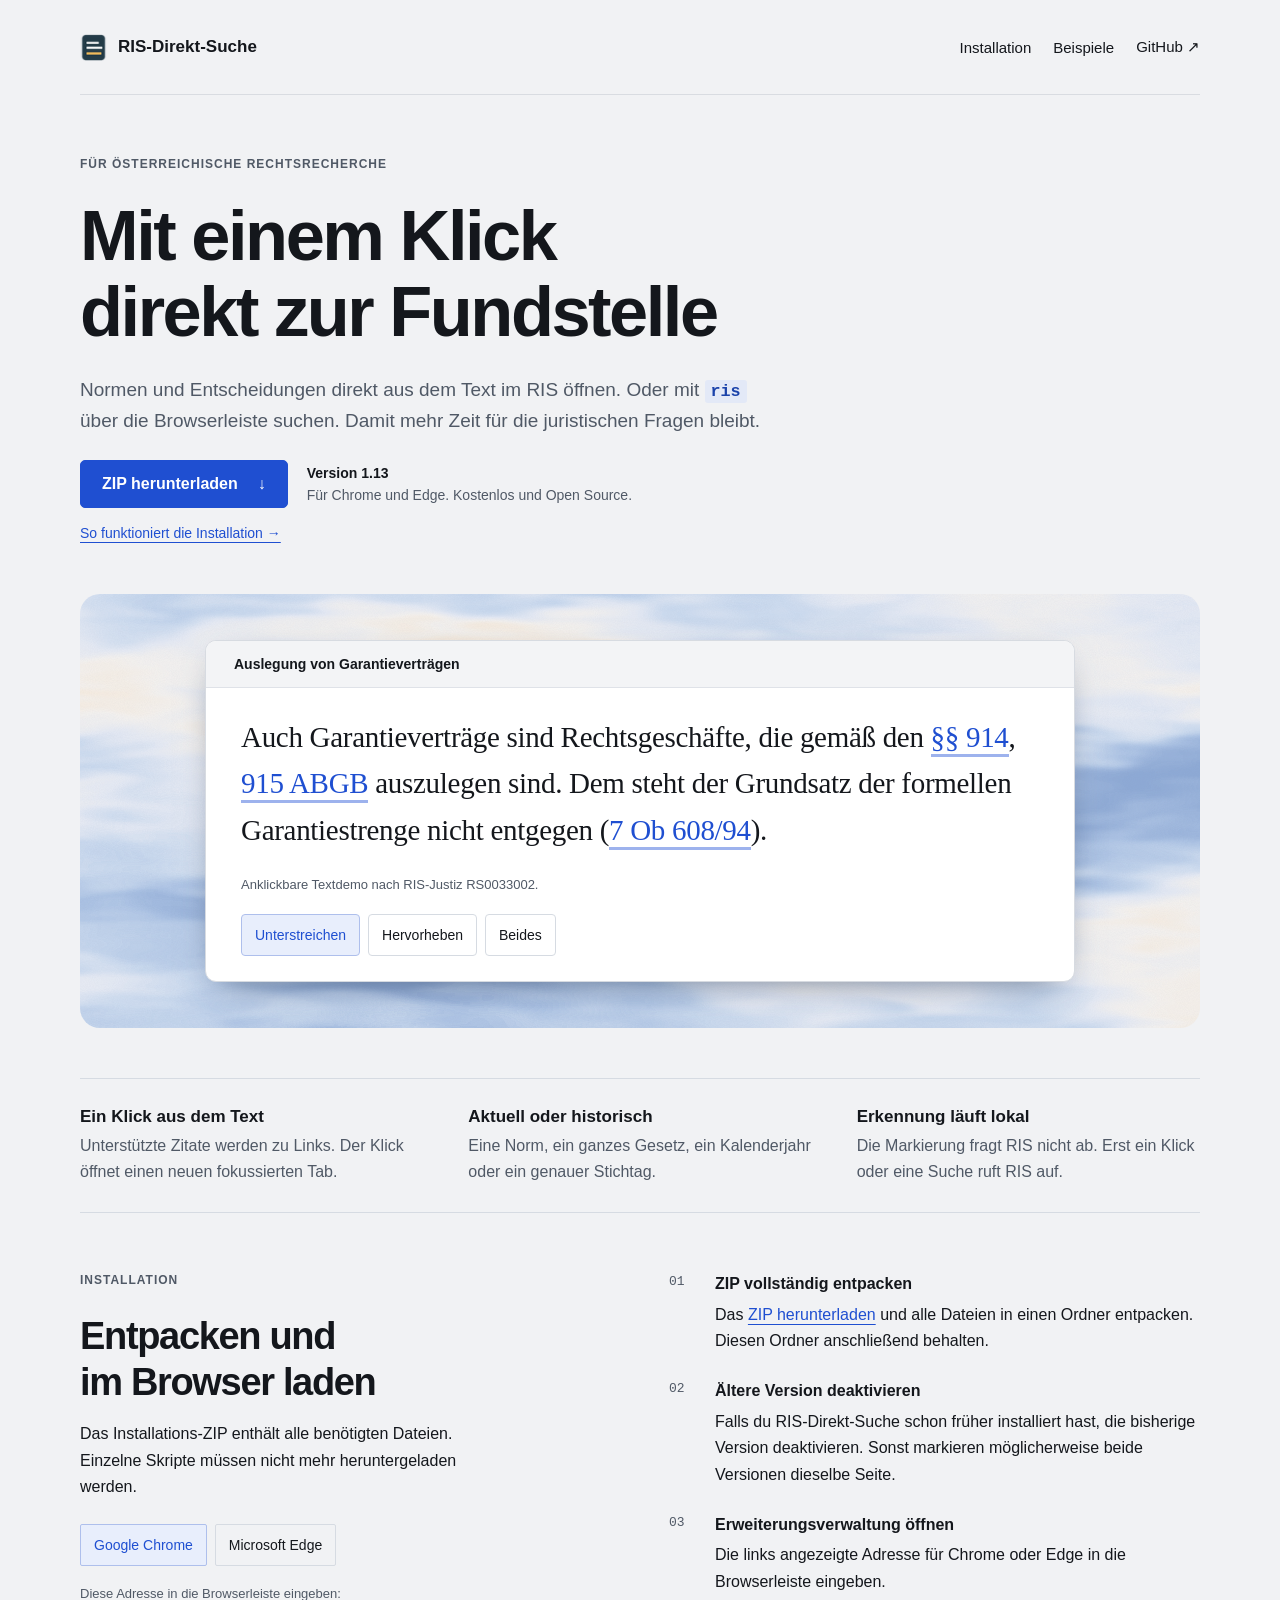
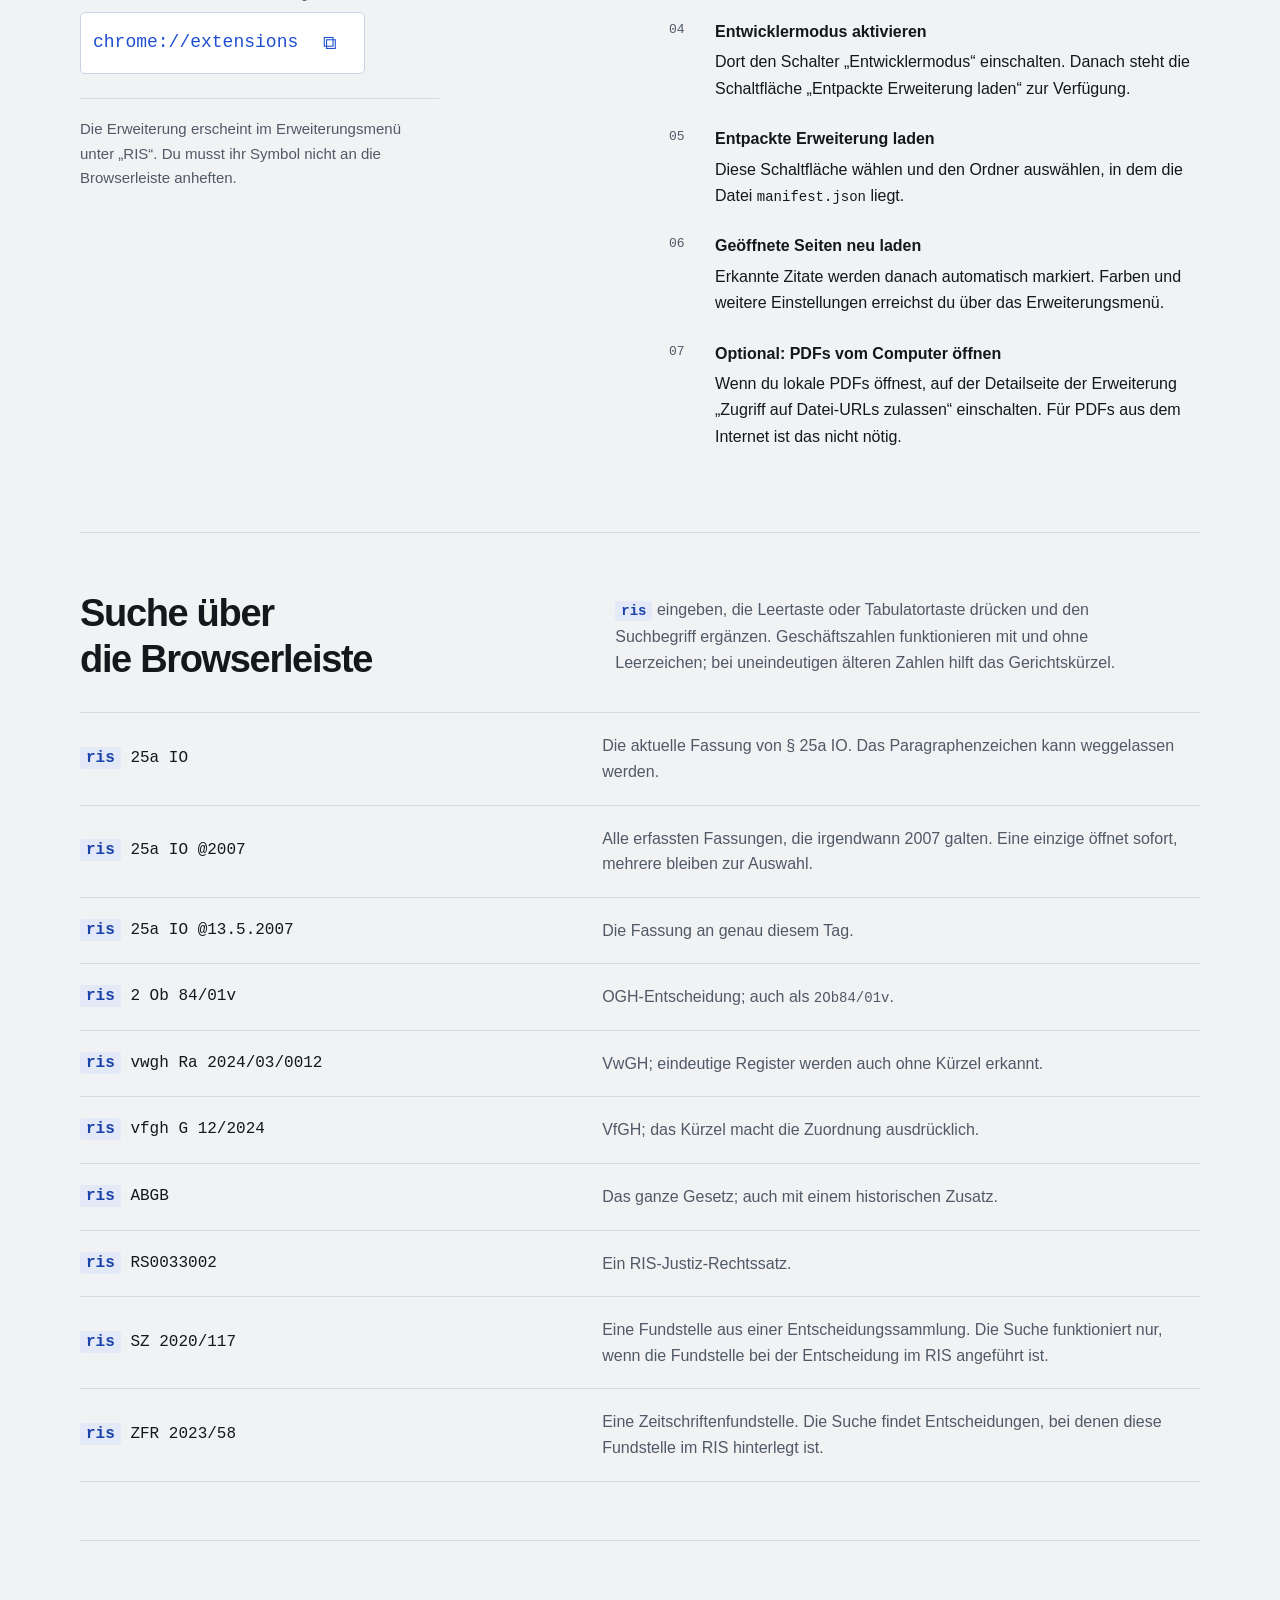
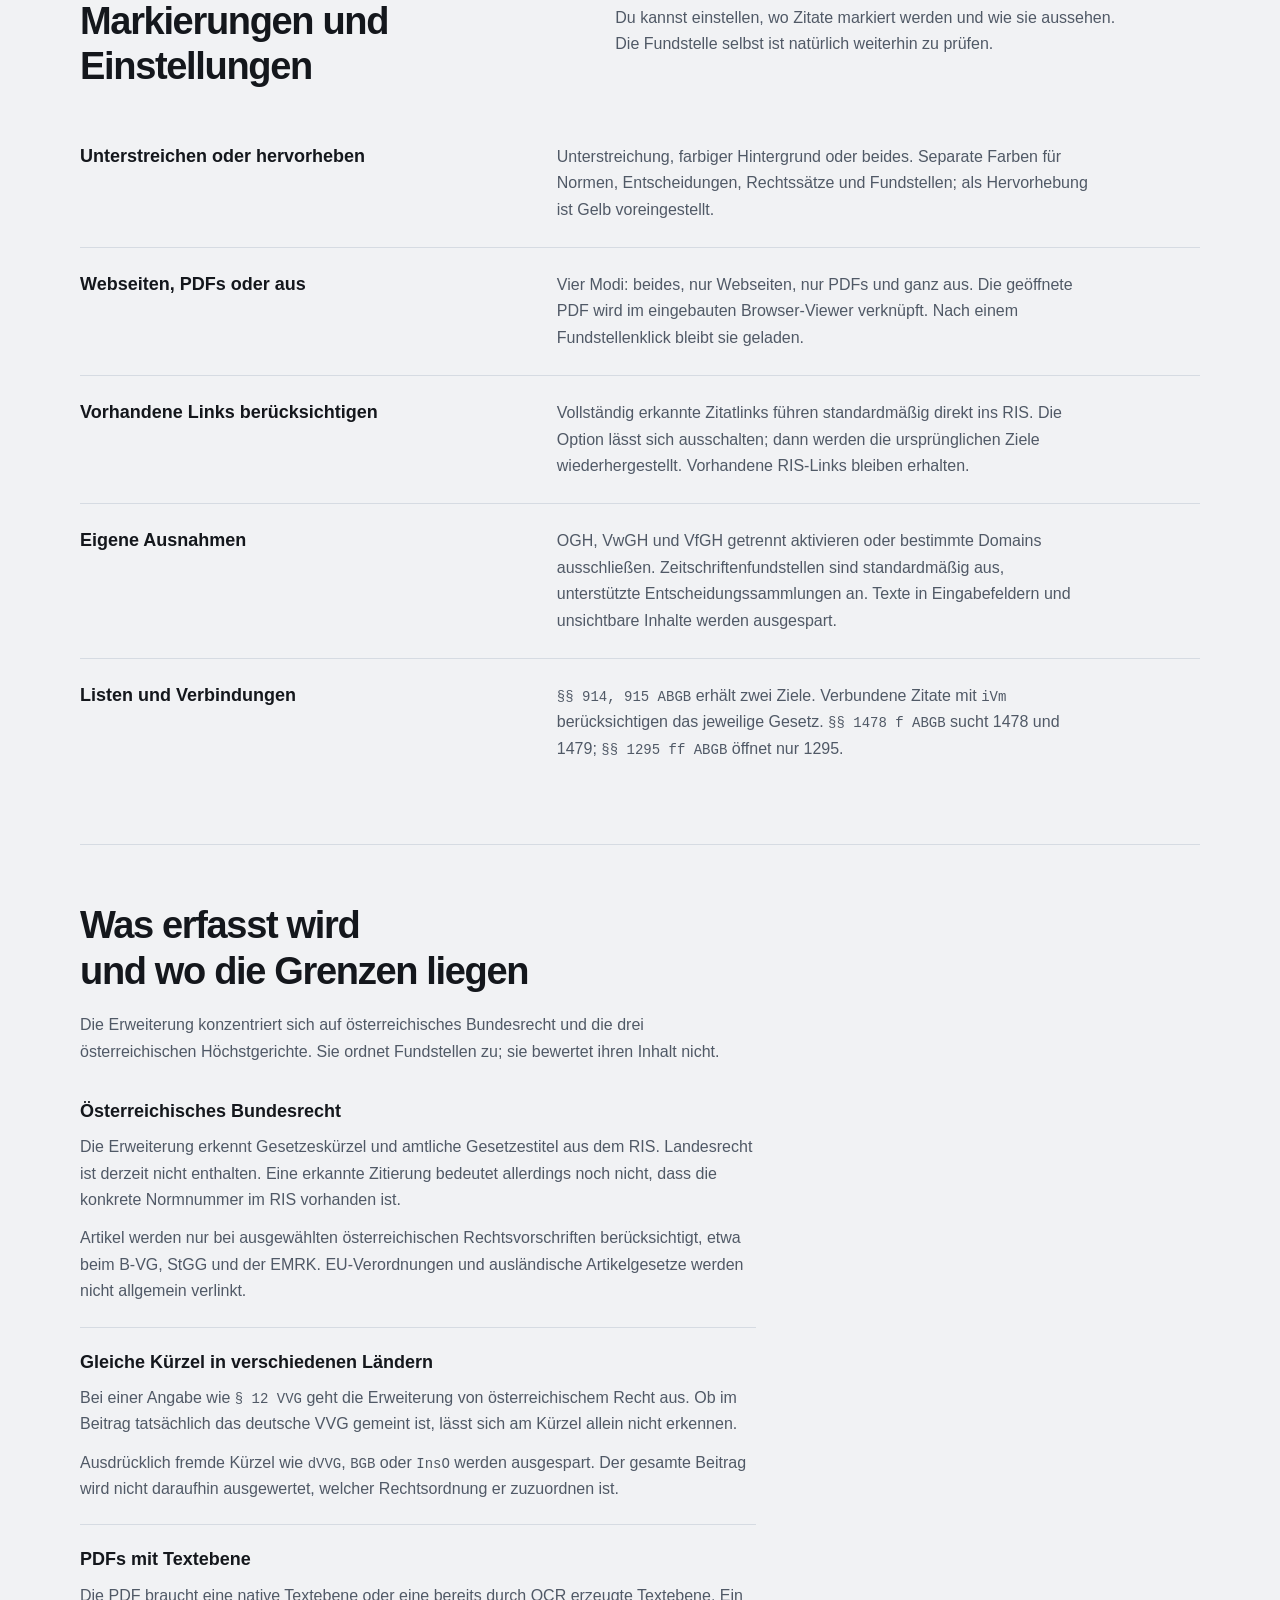
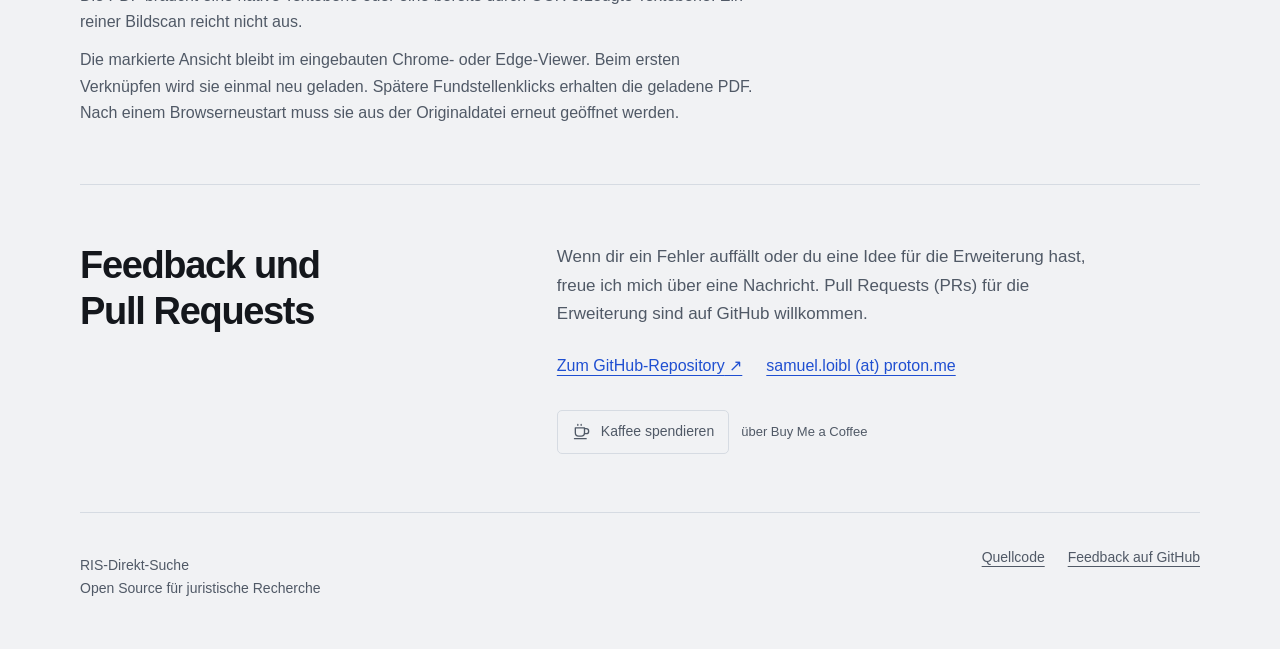
==== commit 389e9a69: "Ergänze dezenten Kaffee-Button und kürze Feedback-Bereich" ====
--- a/index.html
+++ b/index.html
@@ -81,6 +81,10 @@
 
 .position-mobile{display:none}
 @media(max-width:760px){.position-desktop{display:none}.position-mobile{display:inline}}
+.support-note{display:flex;flex-wrap:wrap;align-items:center;gap:12px;margin-top:22px}
+.support-link{display:inline-flex;align-items:center;gap:9px;min-height:44px;padding:10px 14px;border:1px solid var(--line);border-radius:5px;background:transparent;color:var(--muted);font-size:14px;line-height:1.4;text-decoration:none}
+.support-link:hover{background:#e3e9f7;border-color:#819ade;color:#1b43aa}
+.support-caption{font-size:13px;color:var(--muted)}
 </style>
 </head>
 <body data-ris-ignore><a class="skip" href="#main">Zum Inhalt</a><div class="wrap">
@@ -118,5 +122,6 @@
 <div><h2 id="feedback-title">Feedback und<br>Pull Requests</h2></div>
 <div><p>Wenn dir ein Fehler auffällt oder du eine Idee für die Erweiterung hast, freue ich mich über eine Nachricht. Pull Requests (PRs) für die Erweiterung sind auf GitHub willkommen.</p>
 <div class="contribute-links"><a href="https://github.com/infinitelearning1/ris-direkt-suche" target="_blank" rel="noopener">Zum GitHub-Repository <span aria-hidden="true">&nbsp;↗</span></a><a href="mailto:samuel.loibl@proton.me">samuel.loibl (at) proton.me</a></div>
-<p>Fehlermeldungen und Vorschläge kannst du auch <a href="https://github.com/infinitelearning1/ris-direkt-suche/issues" target="_blank" rel="noopener">direkt auf GitHub eintragen</a>.</p></div>
+
+<div class="support-note"><a class="support-link" href="https://buymeacoffee.com/rissuche" target="_blank" rel="noopener"><svg width="20" height="20" viewBox="0 0 24 24" fill="none" stroke="currentColor" stroke-width="1.6" stroke-linecap="round" stroke-linejoin="round" aria-hidden="true" focusable="false"><path d="M4 7h11v6a4 4 0 0 1-4 4H8a4 4 0 0 1-4-4V7Z"/><path d="M15 8h2a3 3 0 0 1 0 6h-2M3 20h14M7 3v1M11 3v1"/></svg>Kaffee spendieren</a><span class="support-caption">über Buy Me a Coffee</span></div></div>
 </section></main><footer class="foot"><p>RIS-Direkt-Suche<br>Open Source für juristische Recherche</p><nav aria-label="Weitere Informationen"><a href="https://github.com/infinitelearning1/ris-direkt-suche">Quellcode</a><a href="https://github.com/infinitelearning1/ris-direkt-suche/issues">Feedback auf GitHub</a></nav></footer></div><script src="site.js"></script></body></html>
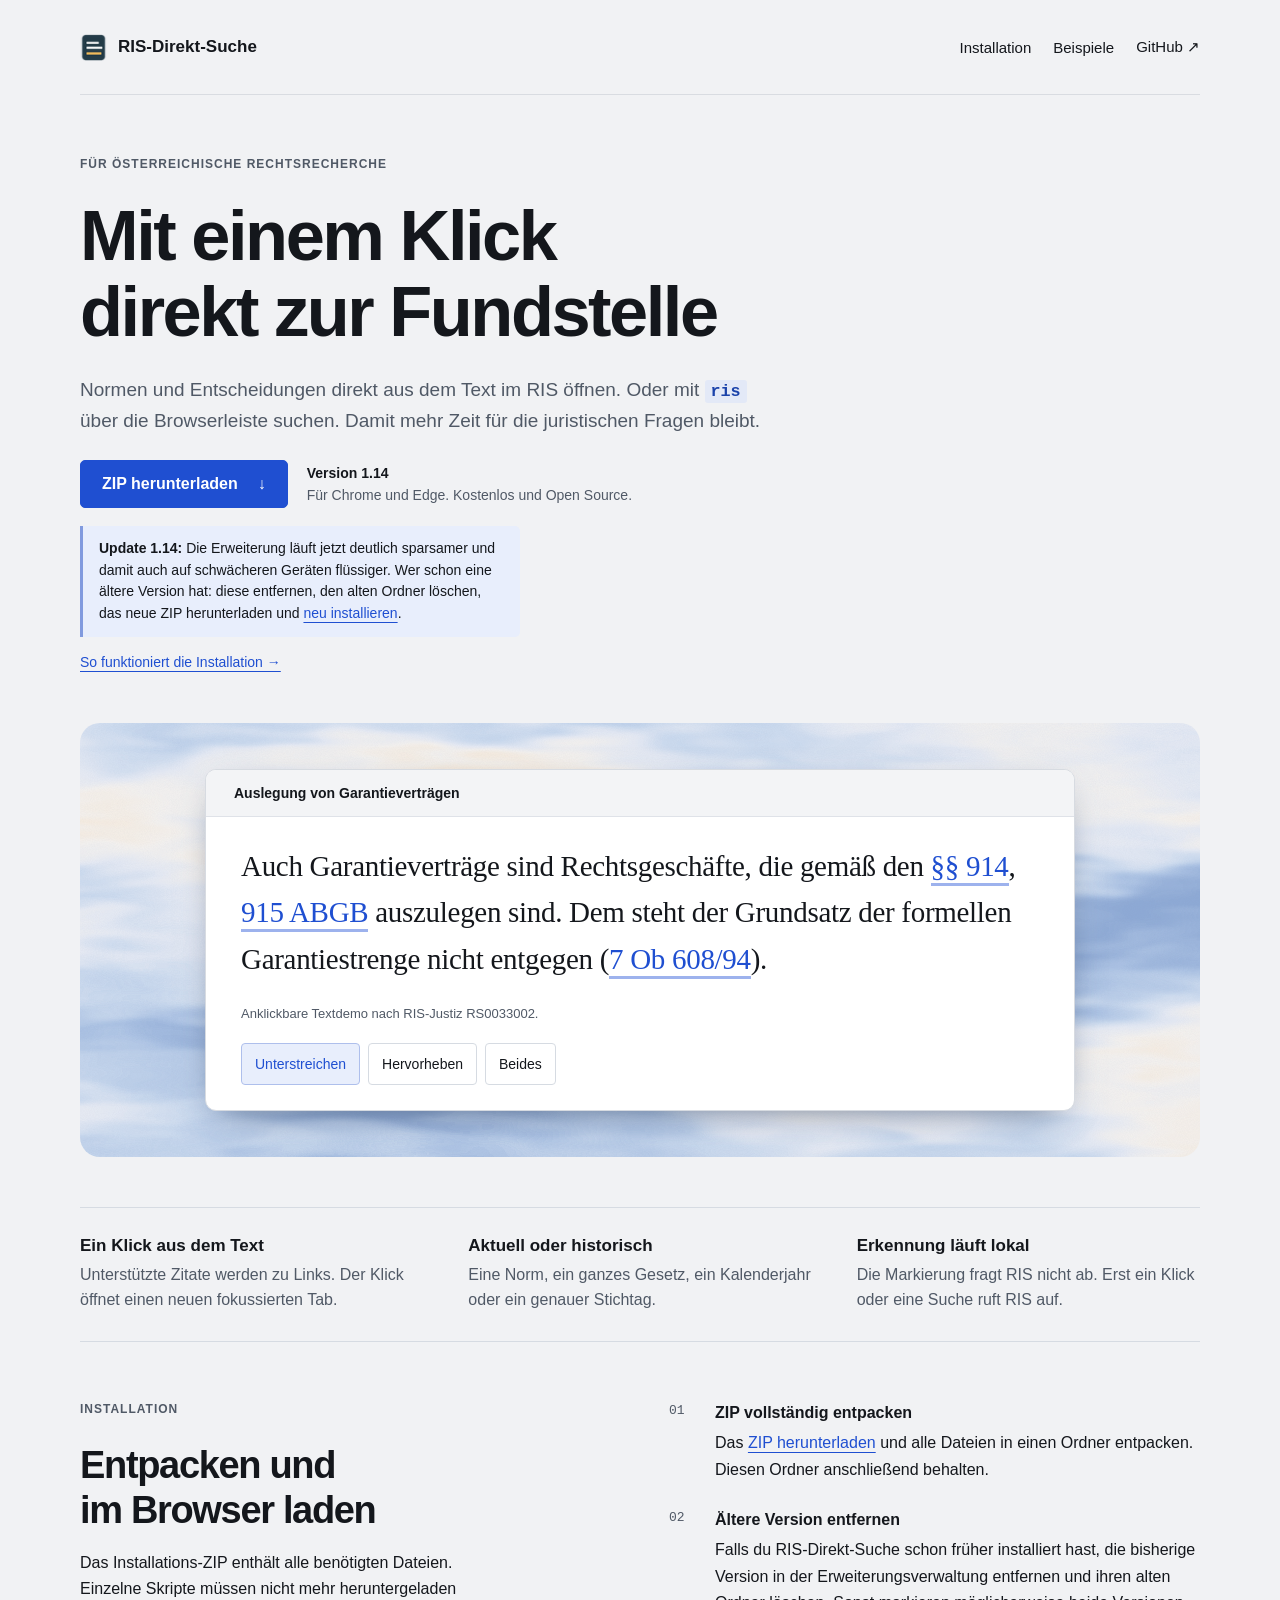
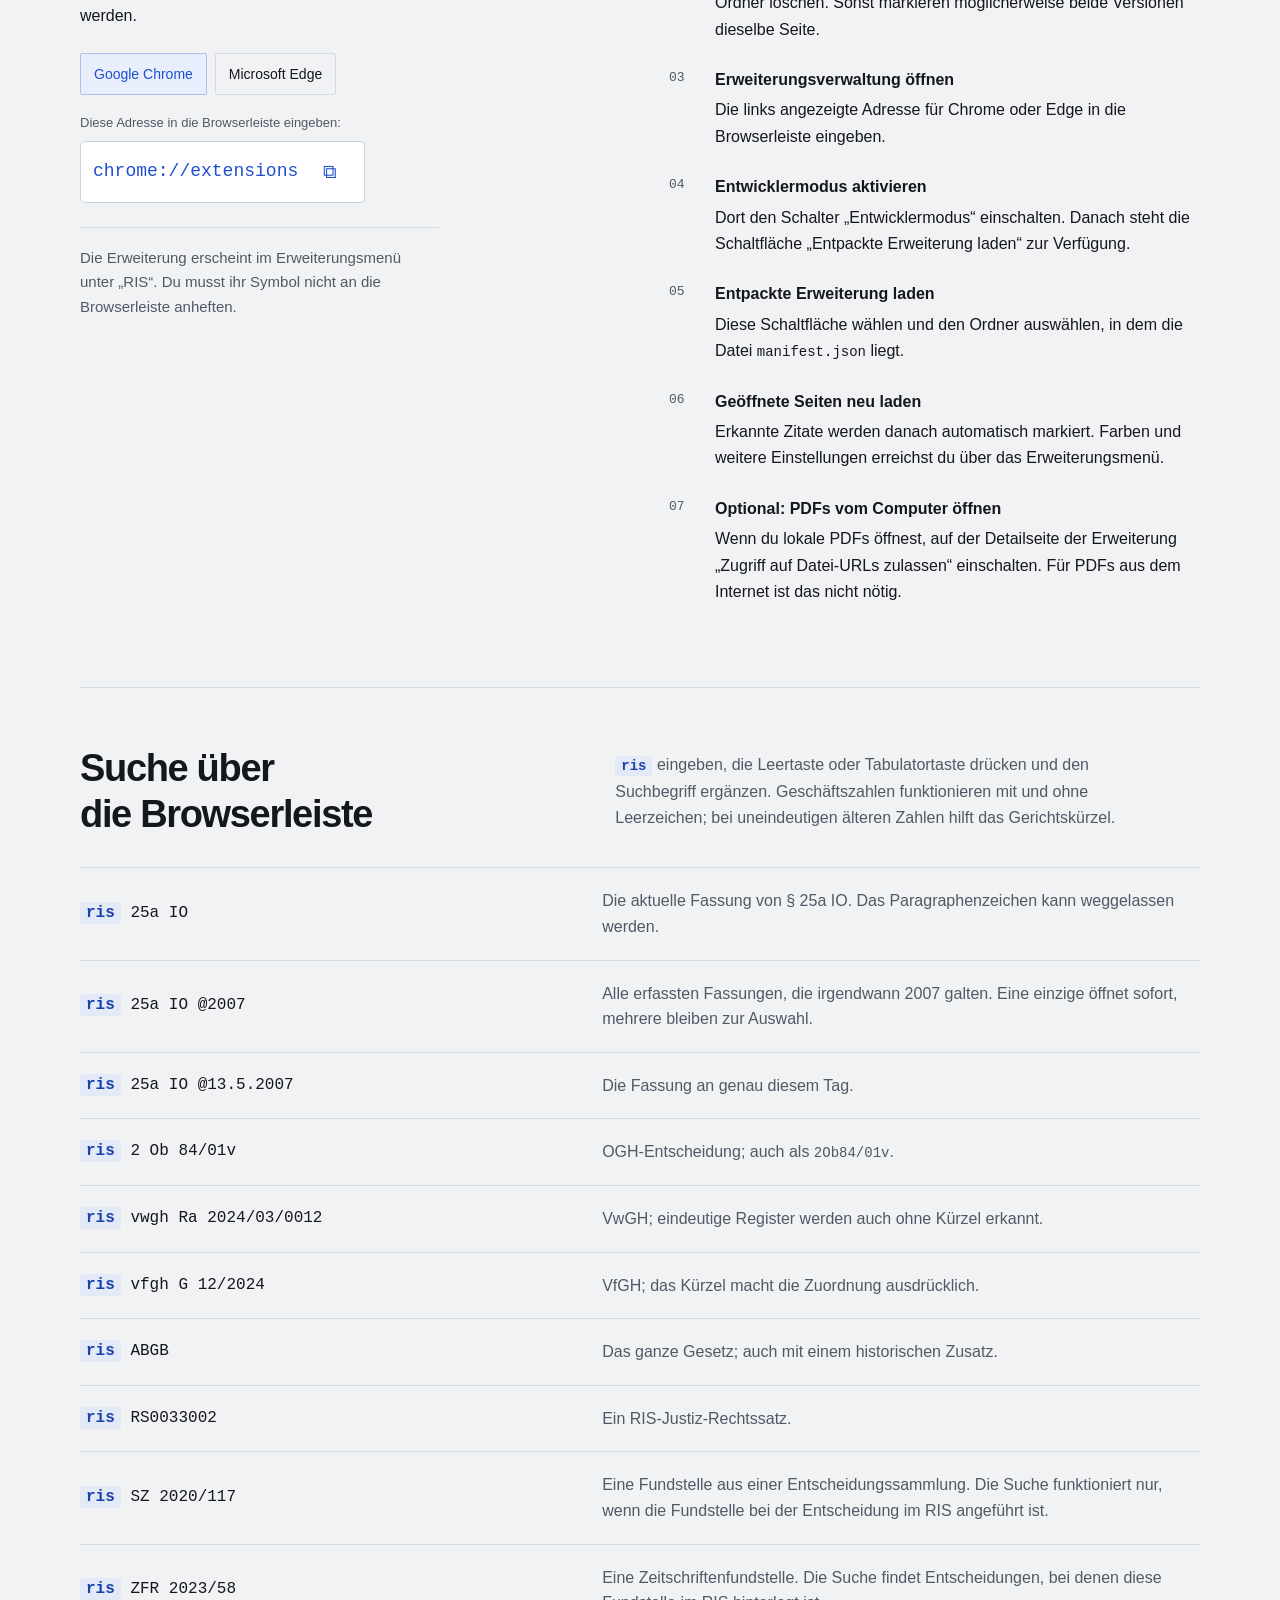
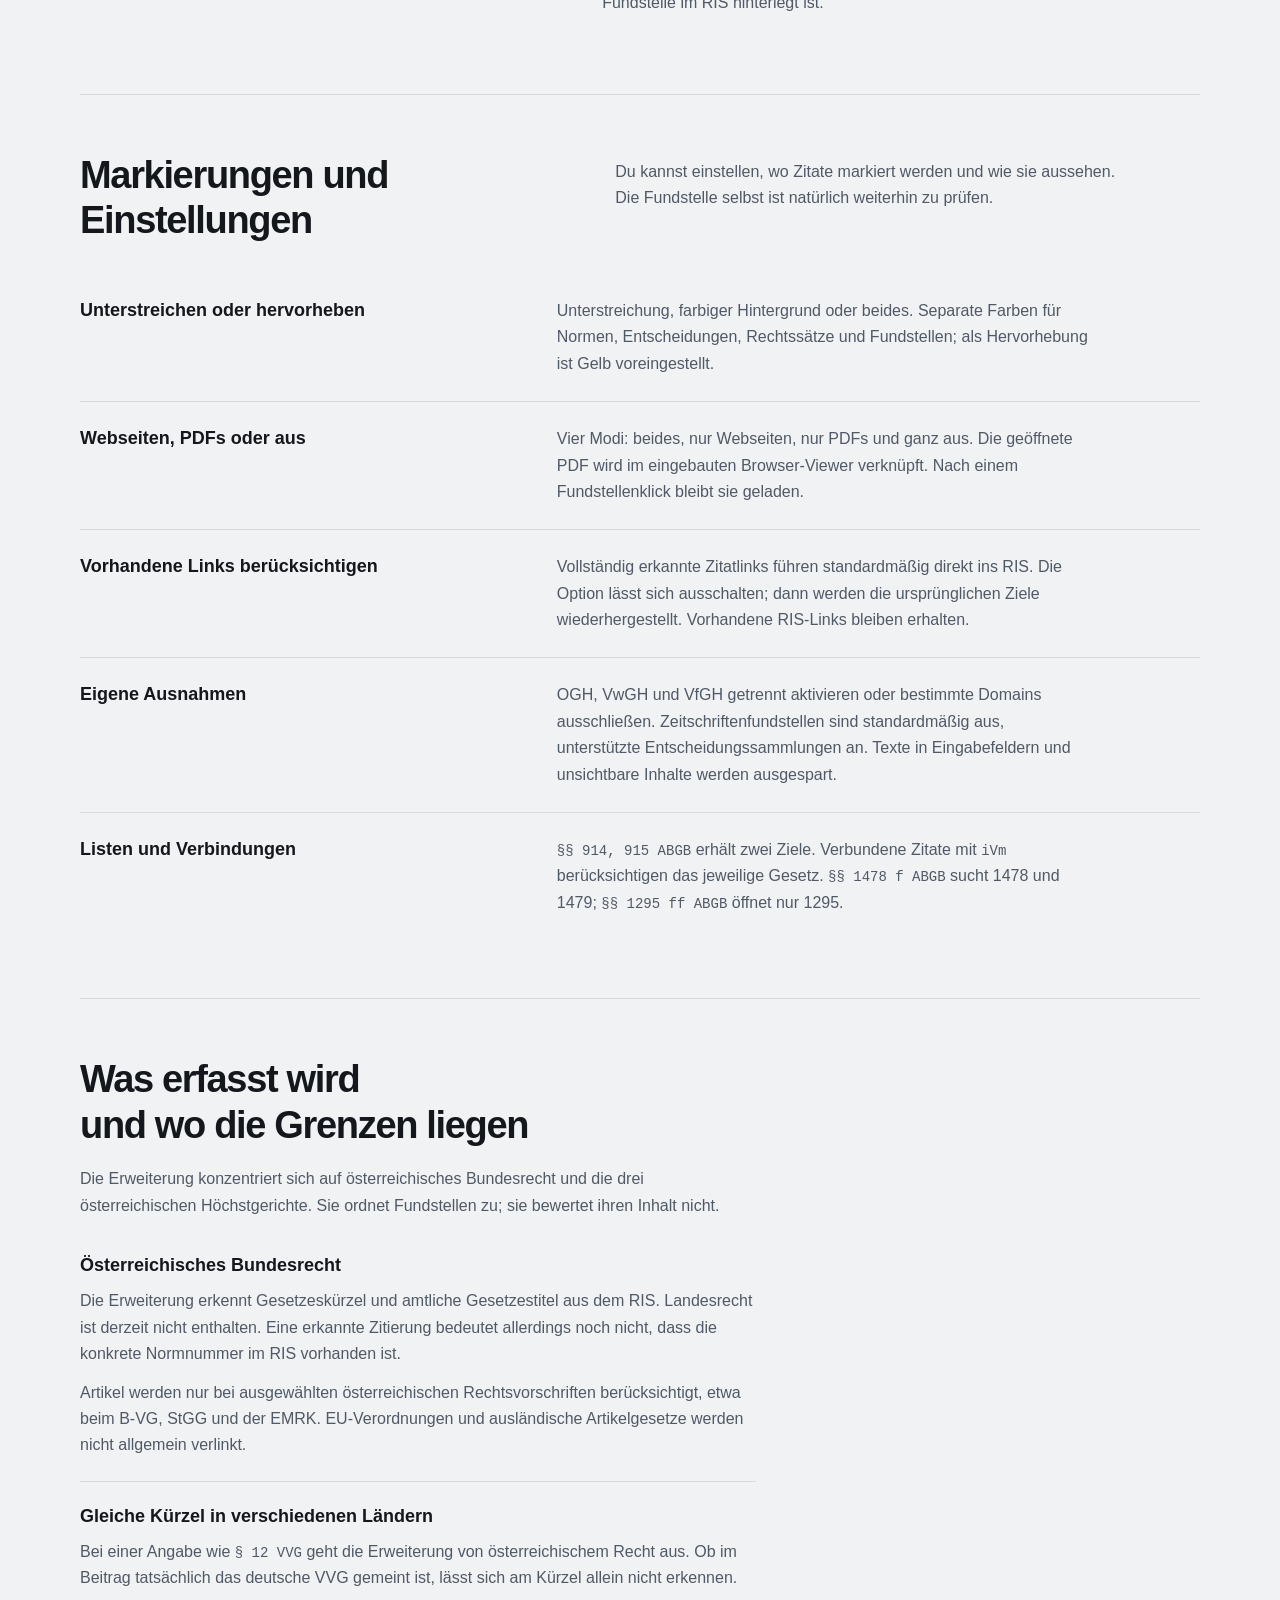
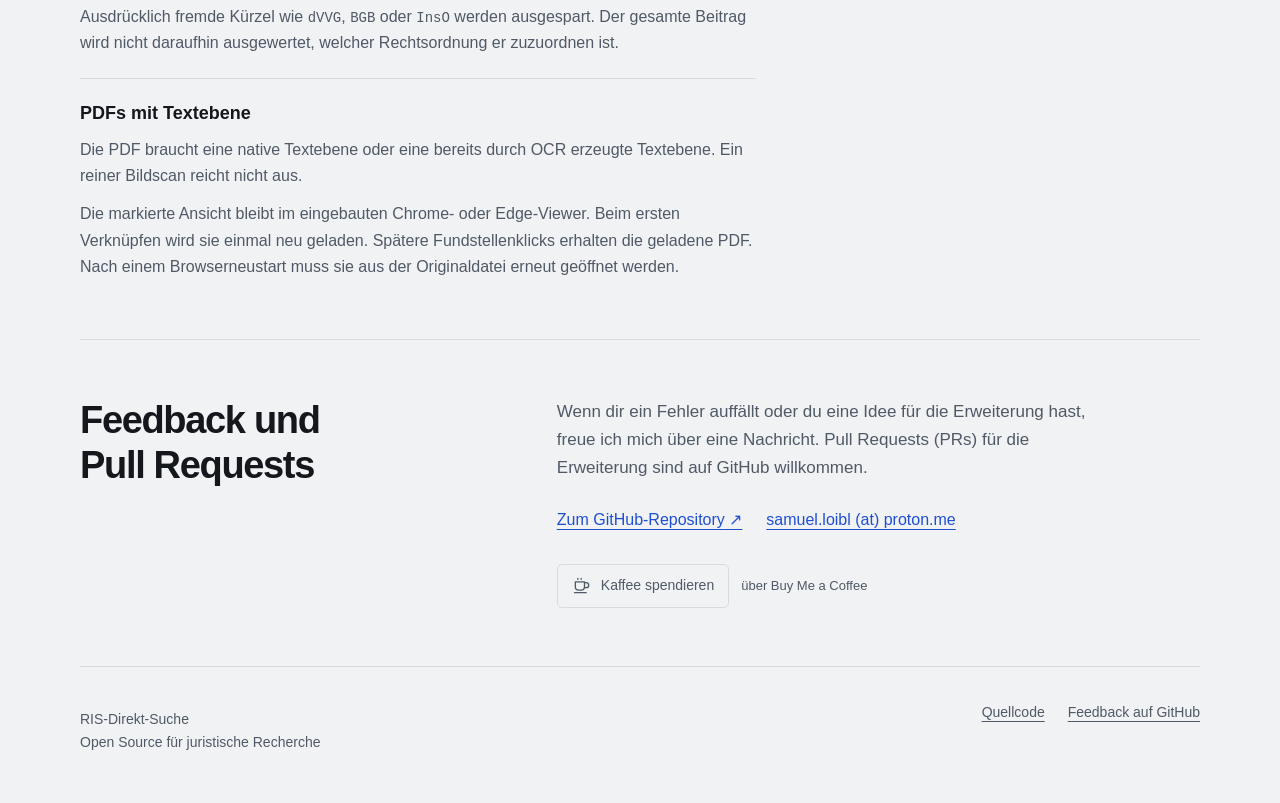
==== commit 0bbdd4e4: "Veröffentliche RIS-Direkt-Suche 1.14: deutlich geringere Last im Browser Gesetzesdaten und Namensver" ====
--- a/index.html
+++ b/index.html
@@ -72,6 +72,9 @@
 .scope-list{display:block;max-width:76ch}
 .scope-topic{padding:22px 0;border-bottom:1px solid var(--line)}
 .scope-topic:last-child{border-bottom:0;padding-bottom:0}
+.commands .command:last-child{border-bottom:0}
+.update-note{max-width:440px;margin:18px 0 4px;padding:12px 16px;border-left:3px solid #819ade;background:#e8eefc;border-radius:0 5px 5px 0;font-size:14px;line-height:1.55;color:var(--ink)}
+.update-note strong{font-weight:600}
 .scope-topic h3{font-size:18px;line-height:1.4;margin:0 0 10px;font-weight:600}
 .scope-topic p{font-size:16px;line-height:1.65;margin:0 0 12px;color:var(--muted)}
 .scope-topic p:last-child{margin-bottom:0}
@@ -89,12 +92,12 @@
 </head>
 <body data-ris-ignore><a class="skip" href="#main">Zum Inhalt</a><div class="wrap">
 <header class="top"><a class="brand" href="#"><img src="icon32.png" alt="" width="27" height="27">RIS-Direkt-Suche</a><nav aria-label="Hauptnavigation"><a href="#installation">Installation</a><a href="#beispiele">Beispiele</a><a href="https://github.com/infinitelearning1/ris-direkt-suche">GitHub ↗</a></nav></header>
-<main id="main"><section class="hero" aria-labelledby="hero-title"><div><p class="kicker">Für österreichische Rechtsrecherche</p><h1 id="hero-title">Mit einem Klick<br>direkt zur Fundstelle</h1><p class="intro">Normen und Entscheidungen direkt aus dem Text im RIS öffnen. Oder mit <code class="keyword">ris</code> über die Browserleiste suchen. Damit mehr Zeit für die juristischen Fragen bleibt.</p><a class="primary" href="ris-direkt-suche.zip" download>ZIP herunterladen <span aria-hidden="true">↓</span></a><p class="release-note"><strong>Version 1.13</strong><br>Für Chrome und Edge. Kostenlos und Open Source.</p><a class="text-link" href="#installation">So funktioniert die Installation →</a></div>
+<main id="main"><section class="hero" aria-labelledby="hero-title"><div><p class="kicker">Für österreichische Rechtsrecherche</p><h1 id="hero-title">Mit einem Klick<br>direkt zur Fundstelle</h1><p class="intro">Normen und Entscheidungen direkt aus dem Text im RIS öffnen. Oder mit <code class="keyword">ris</code> über die Browserleiste suchen. Damit mehr Zeit für die juristischen Fragen bleibt.</p><a class="primary" href="ris-direkt-suche.zip" download>ZIP herunterladen <span aria-hidden="true">↓</span></a><p class="release-note"><strong>Version 1.14</strong><br>Für Chrome und Edge. Kostenlos und Open Source.</p><p class="update-note"><strong>Update 1.14:</strong> Die Erweiterung läuft jetzt deutlich sparsamer und damit auch auf schwächeren Geräten flüssiger. Wer schon eine ältere Version hat: diese entfernen, den alten Ordner löschen, das neue ZIP herunterladen und <a href="#installation">neu installieren</a>.</p><a class="text-link" href="#installation">So funktioniert die Installation →</a></div>
 <div class="demo-stage"><div class="demo" data-style="underline"><div class="demo-label"><span>Auslegung von Garantieverträgen</span></div><p class="demo-text">Auch Garantieverträge sind Rechtsgeschäfte, die gemäß den <a data-norm="914" href="https://www.ris.bka.gv.at/NormDokument.wxe?Abfrage=Bundesnormen&amp;Gesetzesnummer=10001622&amp;Paragraf=914" target="_blank" rel="noopener" title="§ 914 ABGB im RIS öffnen">§§ 914</a>, <a data-norm="915" href="https://www.ris.bka.gv.at/NormDokument.wxe?Abfrage=Bundesnormen&amp;Gesetzesnummer=10001622&amp;Paragraf=915" target="_blank" rel="noopener" title="§ 915 ABGB im RIS öffnen">915 ABGB</a> auszulegen sind. Dem steht der Grundsatz der formellen Garantiestrenge nicht entgegen (<a data-kind="case" href="https://www.ris.bka.gv.at/Ergebnis.wxe?extensionTriggered=true&amp;Abfrage=Justiz&amp;SucheNachRechtssatz=False&amp;SucheNachText=True&amp;SkipToDocumentPage=True&amp;GZ=7%20Ob%20608%2F94" target="_blank" rel="noopener" title="7 Ob 608/94 im RIS suchen">7 Ob 608/94</a>).</p><p class="demo-hint">Anklickbare Textdemo nach RIS-Justiz RS0033002.</p><div class="styles" role="group" aria-label="Darstellung des Beispiels"><button type="button" data-style-choice="underline" aria-pressed="true">Unterstreichen</button><button type="button" data-style-choice="highlight" aria-pressed="false">Hervorheben</button><button type="button" data-style-choice="both" aria-pressed="false">Beides</button></div></div></div></section>
 <div class="benefits"><div><strong>Ein Klick aus dem Text</strong><p>Unterstützte Zitate werden zu Links. Der Klick öffnet einen neuen fokussierten Tab.</p></div><div><strong>Aktuell oder historisch</strong><p>Eine Norm, ein ganzes Gesetz, ein Kalenderjahr oder ein genauer Stichtag.</p></div><div><strong>Erkennung läuft lokal</strong><p>Die Markierung fragt RIS nicht ab. Erst ein Klick oder eine Suche ruft RIS auf.</p></div></div>
 <section class="section" id="installation"><div class="install-grid"><div><p class="kicker">Installation</p><h2>Entpacken und<br>im Browser laden</h2><p>Das Installations-ZIP enthält alle benötigten Dateien. Einzelne Skripte müssen nicht mehr heruntergeladen werden.</p><div class="browser-switch" role="group" aria-label="Browser für die Anleitung"><button type="button" data-browser="chrome" aria-pressed="true">Google Chrome</button><button type="button" data-browser="edge" aria-pressed="false">Microsoft Edge</button></div><p class="address-label">Diese Adresse in die Browserleiste eingeben:</p><div class="address-row"><code id="extension-address" class="address" aria-live="polite">chrome://extensions</code><button type="button" class="copy" data-copy="browser" aria-label="Adresse der Erweiterungsverwaltung kopieren">⧉</button></div><p class="aside-note">Die Erweiterung erscheint im Erweiterungsmenü unter „RIS“. Du musst ihr Symbol nicht an die Browserleiste anheften.</p></div><ol class="steps">
 <li><span><strong class="step-title">ZIP vollständig entpacken</strong>Das <a href="ris-direkt-suche.zip" download>ZIP herunterladen</a> und alle Dateien in einen Ordner entpacken. Diesen Ordner anschließend behalten.</span></li>
-<li><span><strong class="step-title">Ältere Version deaktivieren</strong>Falls du RIS-Direkt-Suche schon früher installiert hast, die bisherige Version deaktivieren. Sonst markieren möglicherweise beide Versionen dieselbe Seite.</span></li>
+<li><span><strong class="step-title">Ältere Version entfernen</strong>Falls du RIS-Direkt-Suche schon früher installiert hast, die bisherige Version in der Erweiterungsverwaltung entfernen und ihren alten Ordner löschen. Sonst markieren möglicherweise beide Versionen dieselbe Seite.</span></li>
 <li><span><strong class="step-title">Erweiterungsverwaltung öffnen</strong>Die <span class="position-desktop">links</span><span class="position-mobile">oben</span> angezeigte Adresse für Chrome oder Edge in die Browserleiste eingeben.</span></li>
 <li><span><strong class="step-title">Entwicklermodus aktivieren</strong>Dort den Schalter „Entwicklermodus“ einschalten. Danach steht die Schaltfläche „Entpackte Erweiterung laden“ zur Verfügung.</span></li>
 <li><span><strong class="step-title">Entpackte Erweiterung laden</strong>Diese Schaltfläche wählen und den Ordner auswählen, in dem die Datei <code>manifest.json</code> liegt.</span></li>
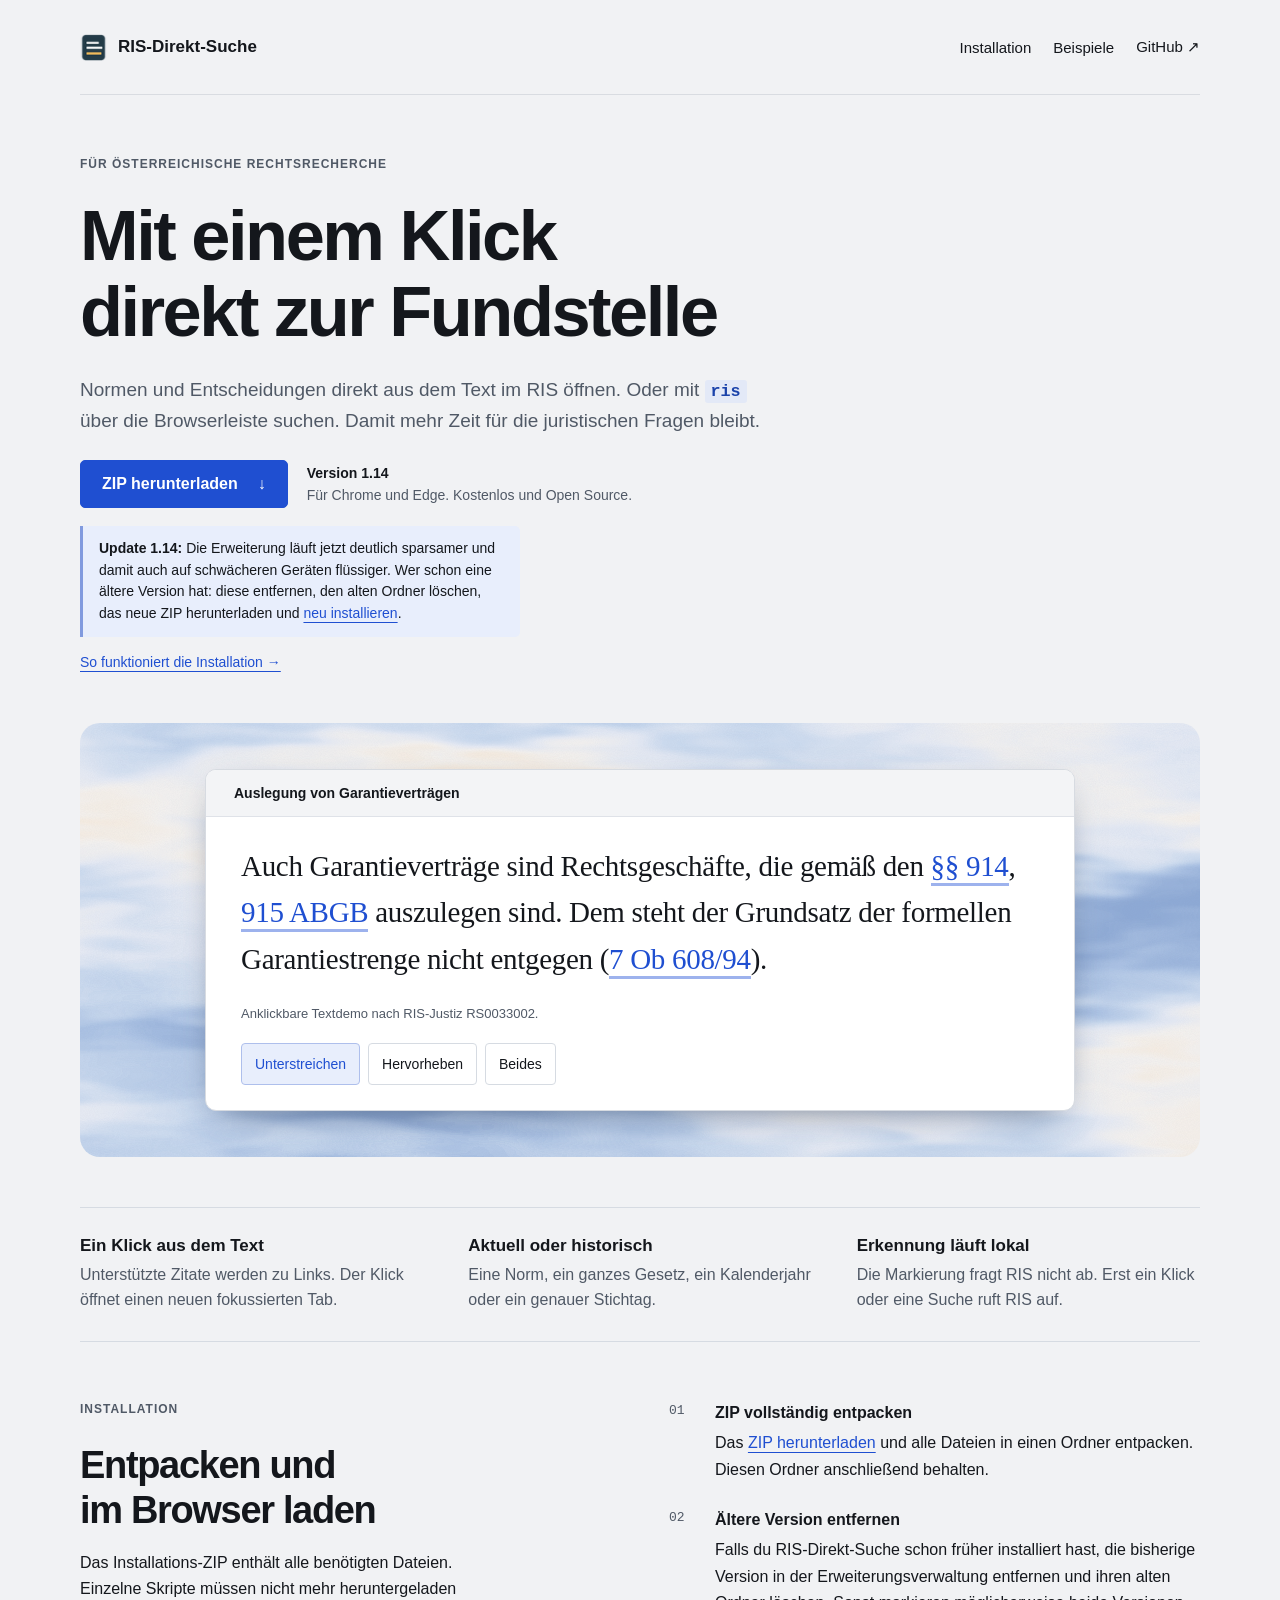
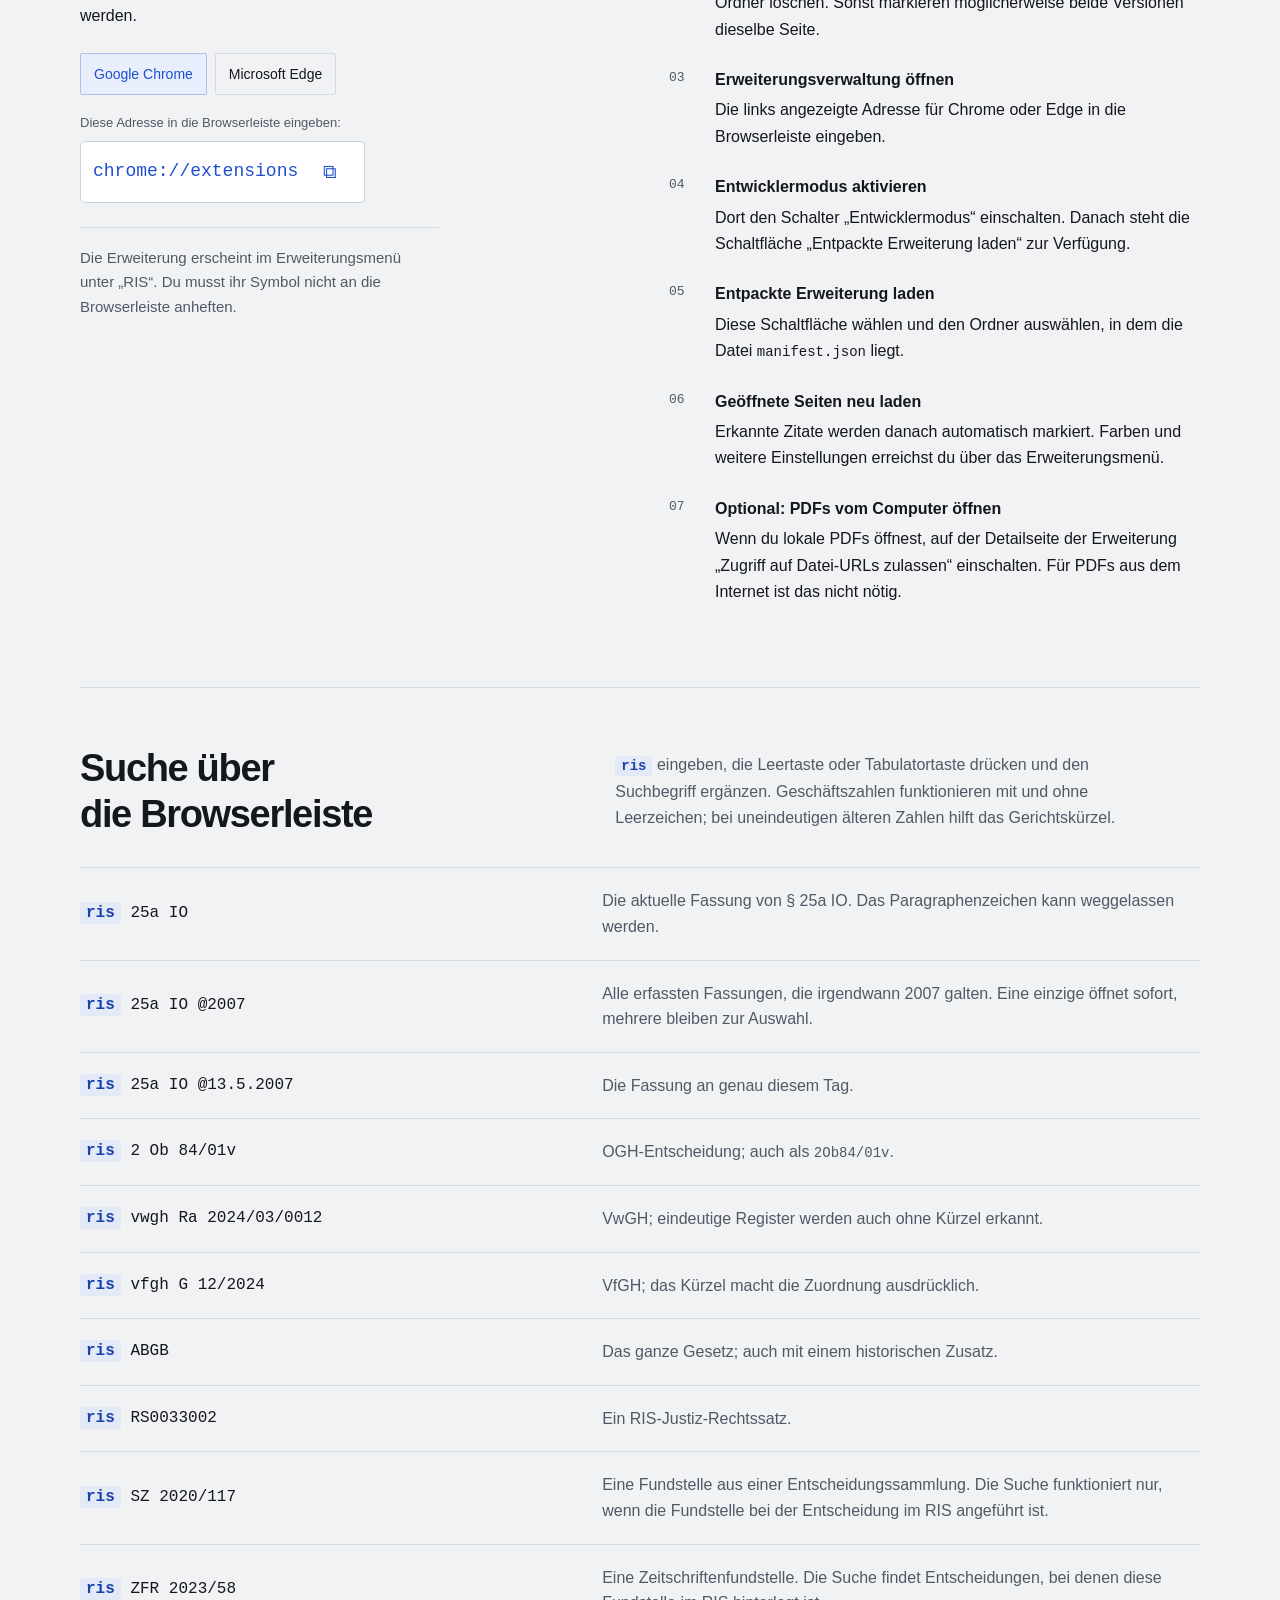
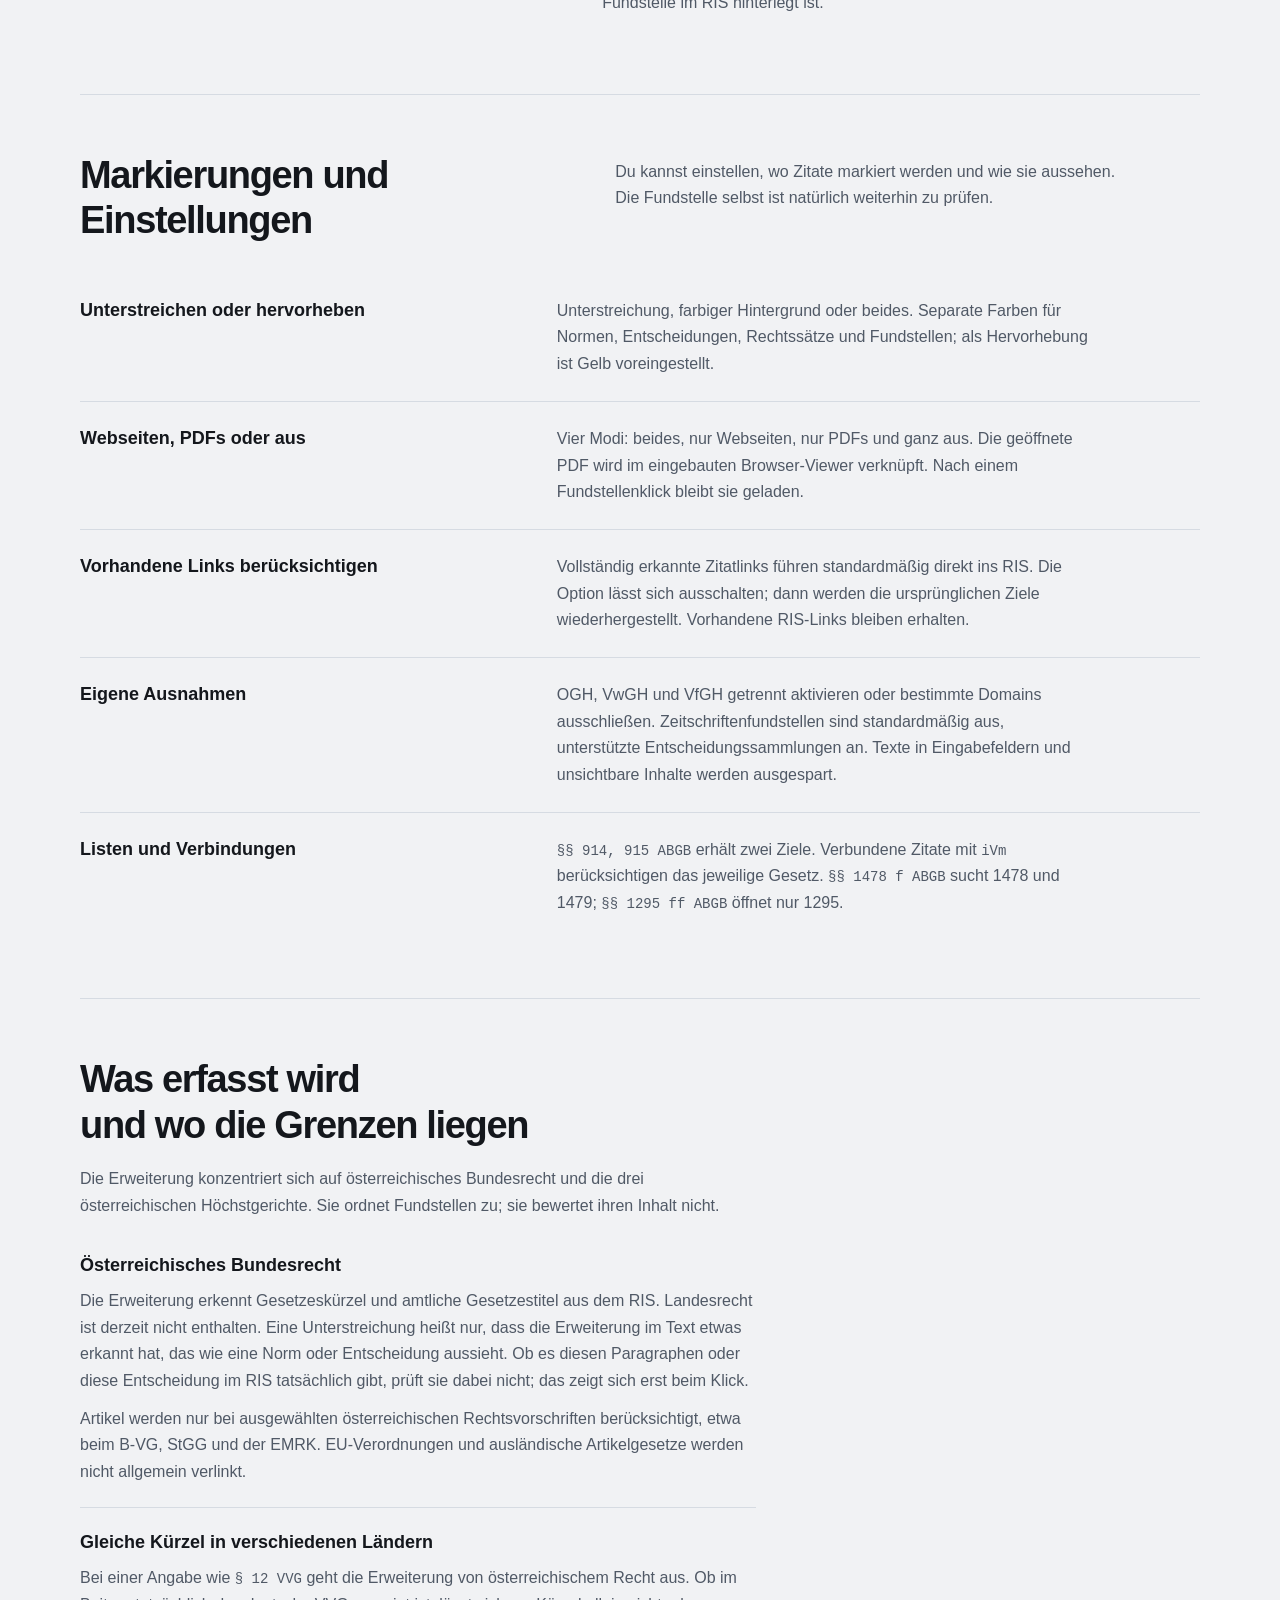
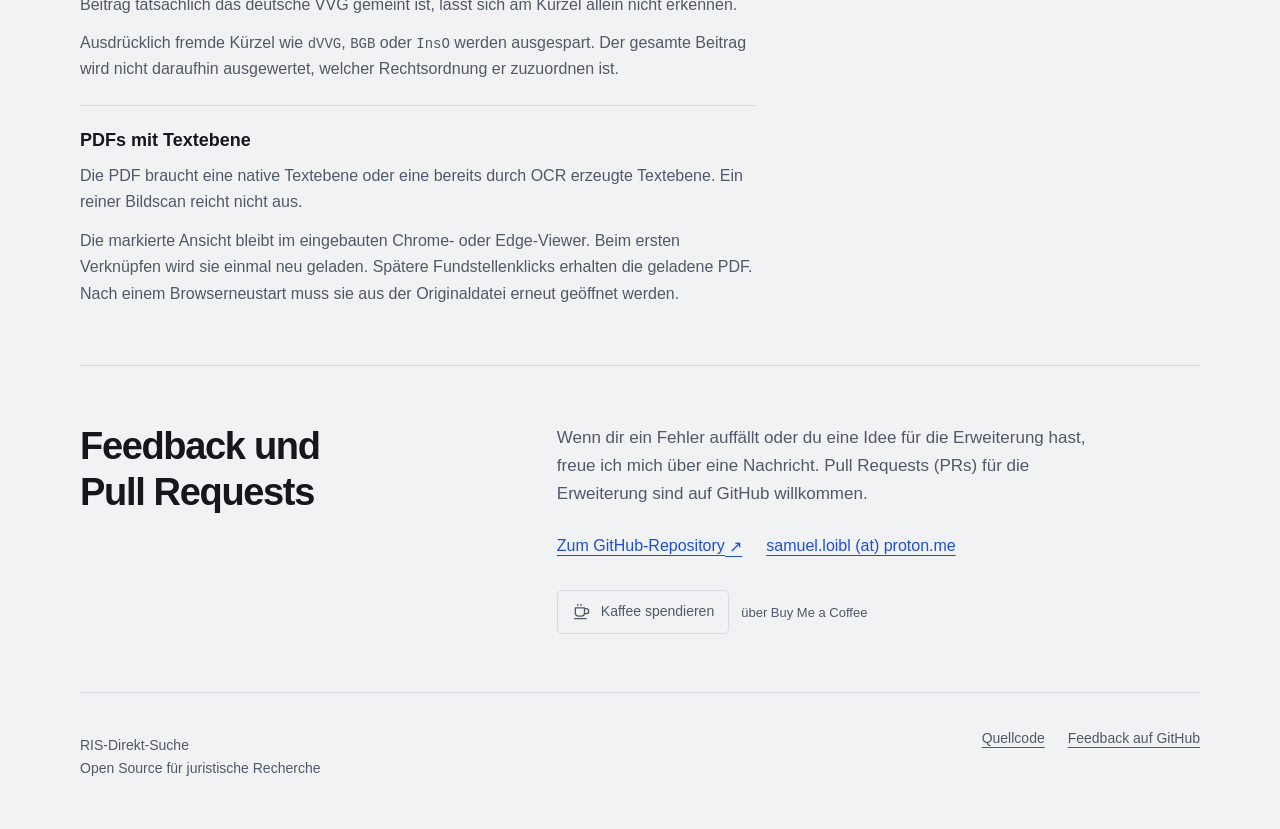
==== commit b26fda5e: "Formuliere den Hinweis zu erkannten Zitaten verständlicher Co-Authored-By: Claude Opus 5.5 <noreply@" ====
--- a/index.html
+++ b/index.html
@@ -117,7 +117,7 @@
 <div class="command"><code><span class="keyword">ris</span> ZFR 2023/58</code><p>Eine Zeitschriftenfundstelle. Die Suche findet Entscheidungen, bei denen diese Fundstelle im RIS hinterlegt ist.</p></div></div><p id="copy-status" class="copy-status" role="status" aria-live="polite"></p></section>
 <section class="section"><div class="section-head"><h2>Markierungen und<br>Einstellungen</h2><p>Du kannst einstellen, wo Zitate markiert werden und wie sie aussehen. Die Fundstelle selbst ist natürlich weiterhin zu prüfen.</p></div><div class="feature-row"><h3>Unterstreichen oder hervorheben</h3><p>Unterstreichung, farbiger Hintergrund oder beides. Separate Farben für Normen, Entscheidungen, Rechtssätze und Fundstellen; als Hervorhebung ist Gelb voreingestellt.</p></div><div class="feature-row"><h3>Webseiten, PDFs oder aus</h3><p>Vier Modi: beides, nur Webseiten, nur PDFs und ganz aus. Die geöffnete PDF wird im eingebauten Browser-Viewer verknüpft. Nach einem Fundstellenklick bleibt sie geladen.</p></div><div class="feature-row"><h3>Vorhandene Links berücksichtigen</h3><p>Vollständig erkannte Zitatlinks führen standardmäßig direkt ins RIS. Die Option lässt sich ausschalten; dann werden die ursprünglichen Ziele wiederhergestellt. Vorhandene RIS-Links bleiben erhalten.</p></div><div class="feature-row"><h3>Eigene Ausnahmen</h3><p>OGH, VwGH und VfGH getrennt aktivieren oder bestimmte Domains ausschließen. Zeitschriftenfundstellen sind standardmäßig aus, unterstützte Entscheidungssammlungen an. Texte in Eingabefeldern und unsichtbare Inhalte werden ausgespart.</p></div><div class="feature-row"><h3>Listen und Verbindungen</h3><p><code>§§ 914, 915 ABGB</code> erhält zwei Ziele. Verbundene Zitate mit <code>iVm</code> berücksichtigen das jeweilige Gesetz. <code>§§ 1478 f ABGB</code> sucht 1478 und 1479; <code>§§ 1295 ff ABGB</code> öffnet nur 1295.</p></div></section>
 <section class="section" id="grenzen"><div class="section-head"><h2>Was erfasst wird<br>und wo die Grenzen liegen</h2><p>Die Erweiterung konzentriert sich auf österreichisches Bundesrecht und die drei österreichischen Höchstgerichte. Sie ordnet Fundstellen zu; sie bewertet ihren Inhalt nicht.</p></div><div class="scope-list">
-<div class="scope-topic"><h3>Österreichisches Bundesrecht</h3><p>Die Erweiterung erkennt Gesetzeskürzel und amtliche Gesetzestitel aus dem RIS. Landesrecht ist derzeit nicht enthalten. Eine erkannte Zitierung bedeutet allerdings noch nicht, dass die konkrete Normnummer im RIS vorhanden ist.</p><p>Artikel werden nur bei ausgewählten österreichischen Rechtsvorschriften berücksichtigt, etwa beim B-VG, StGG und der EMRK. EU-Verordnungen und ausländische Artikelgesetze werden nicht allgemein verlinkt.</p></div>
+<div class="scope-topic"><h3>Österreichisches Bundesrecht</h3><p>Die Erweiterung erkennt Gesetzeskürzel und amtliche Gesetzestitel aus dem RIS. Landesrecht ist derzeit nicht enthalten. Eine Unterstreichung heißt nur, dass die Erweiterung im Text etwas erkannt hat, das wie eine Norm oder Entscheidung aussieht. Ob es diesen Paragraphen oder diese Entscheidung im RIS tatsächlich gibt, prüft sie dabei nicht; das zeigt sich erst beim Klick.</p><p>Artikel werden nur bei ausgewählten österreichischen Rechtsvorschriften berücksichtigt, etwa beim B-VG, StGG und der EMRK. EU-Verordnungen und ausländische Artikelgesetze werden nicht allgemein verlinkt.</p></div>
 <div class="scope-topic"><h3>Gleiche Kürzel in verschiedenen Ländern</h3><p>Bei einer Angabe wie <code>§ 12 VVG</code> geht die Erweiterung von österreichischem Recht aus. Ob im Beitrag tatsächlich das deutsche VVG gemeint ist, lässt sich am Kürzel allein nicht erkennen.</p><p>Ausdrücklich fremde Kürzel wie <code>dVVG</code>, <code>BGB</code> oder <code>InsO</code> werden ausgespart. Der gesamte Beitrag wird nicht daraufhin ausgewertet, welcher Rechtsordnung er zuzuordnen ist.</p></div>
 <div class="scope-topic"><h3>PDFs mit Textebene</h3><p>Die PDF braucht eine native Textebene oder eine bereits durch OCR erzeugte Textebene. Ein reiner Bildscan reicht nicht aus.</p><p>Die markierte Ansicht bleibt im eingebauten Chrome- oder Edge-Viewer. Beim ersten Verknüpfen wird sie einmal neu geladen. Spätere Fundstellenklicks erhalten die geladene PDF. Nach einem Browserneustart muss sie aus der Originaldatei erneut geöffnet werden.</p></div>
 </div></section>
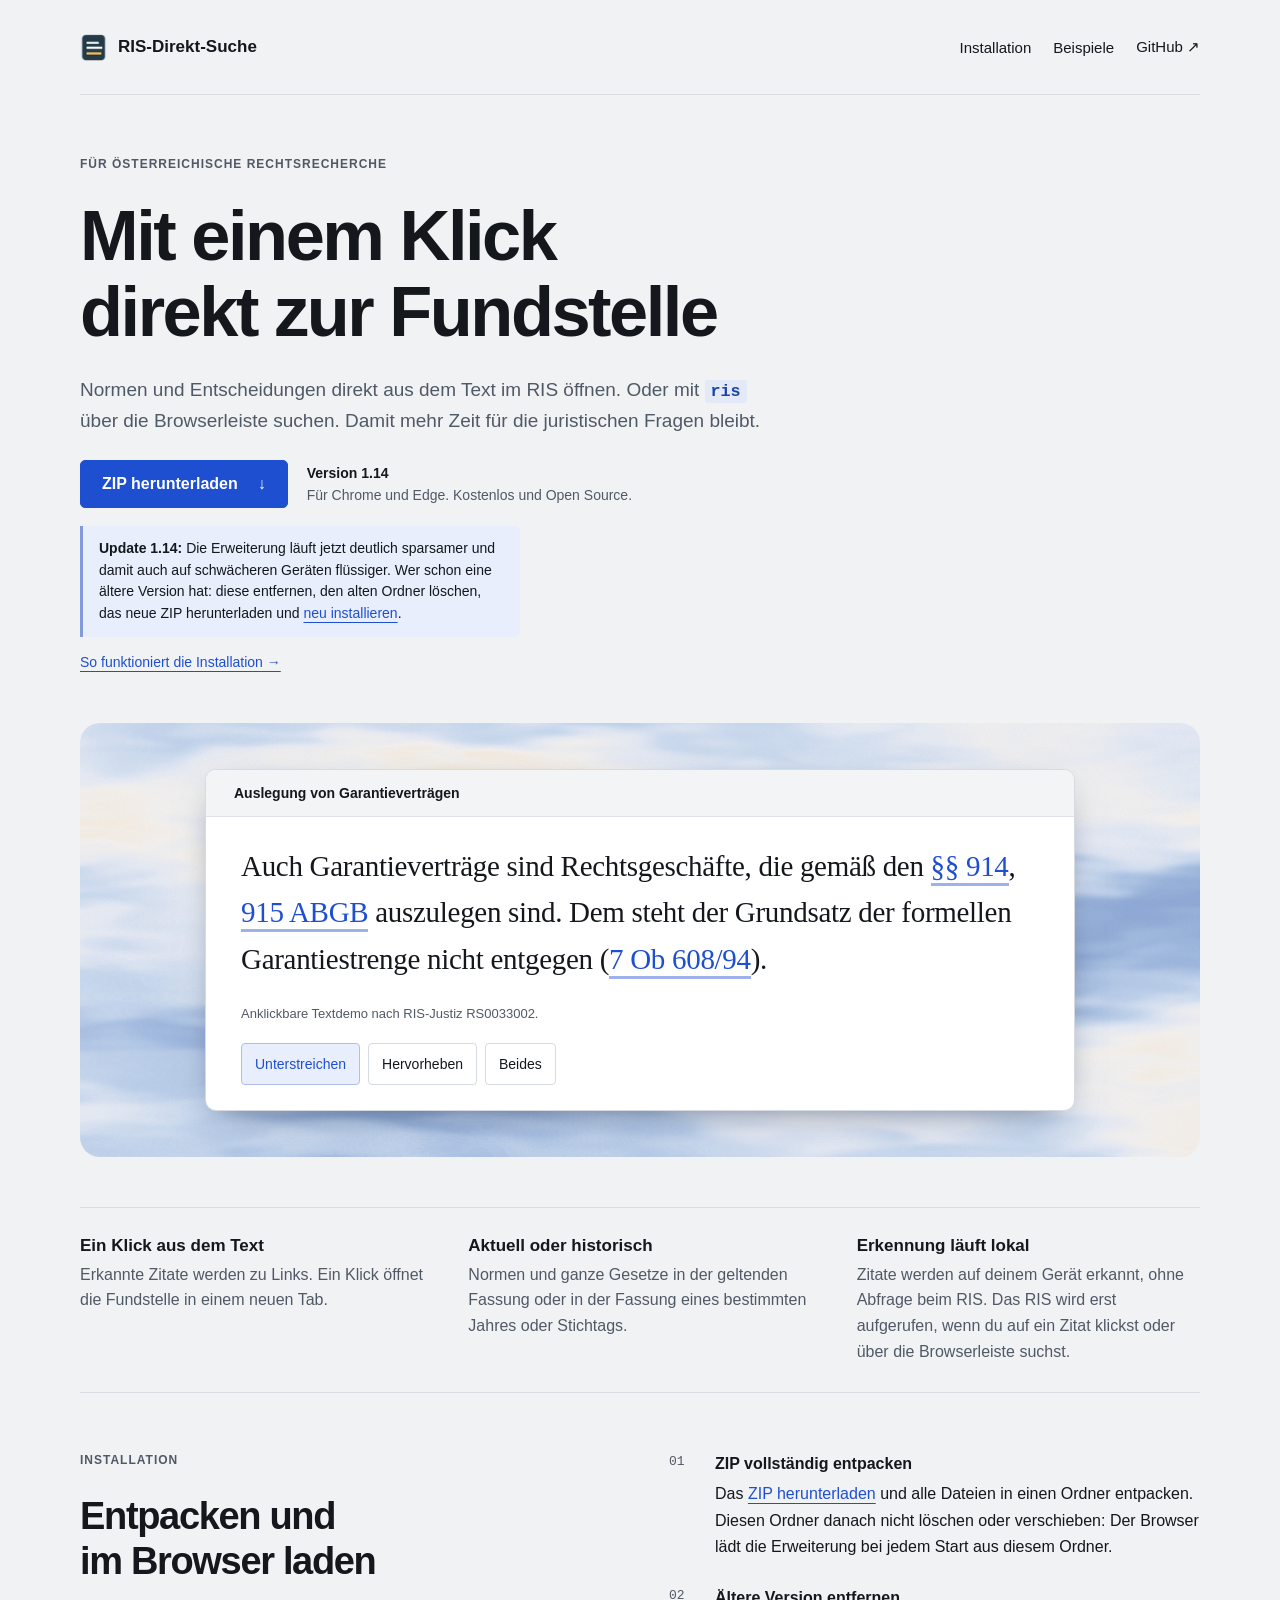
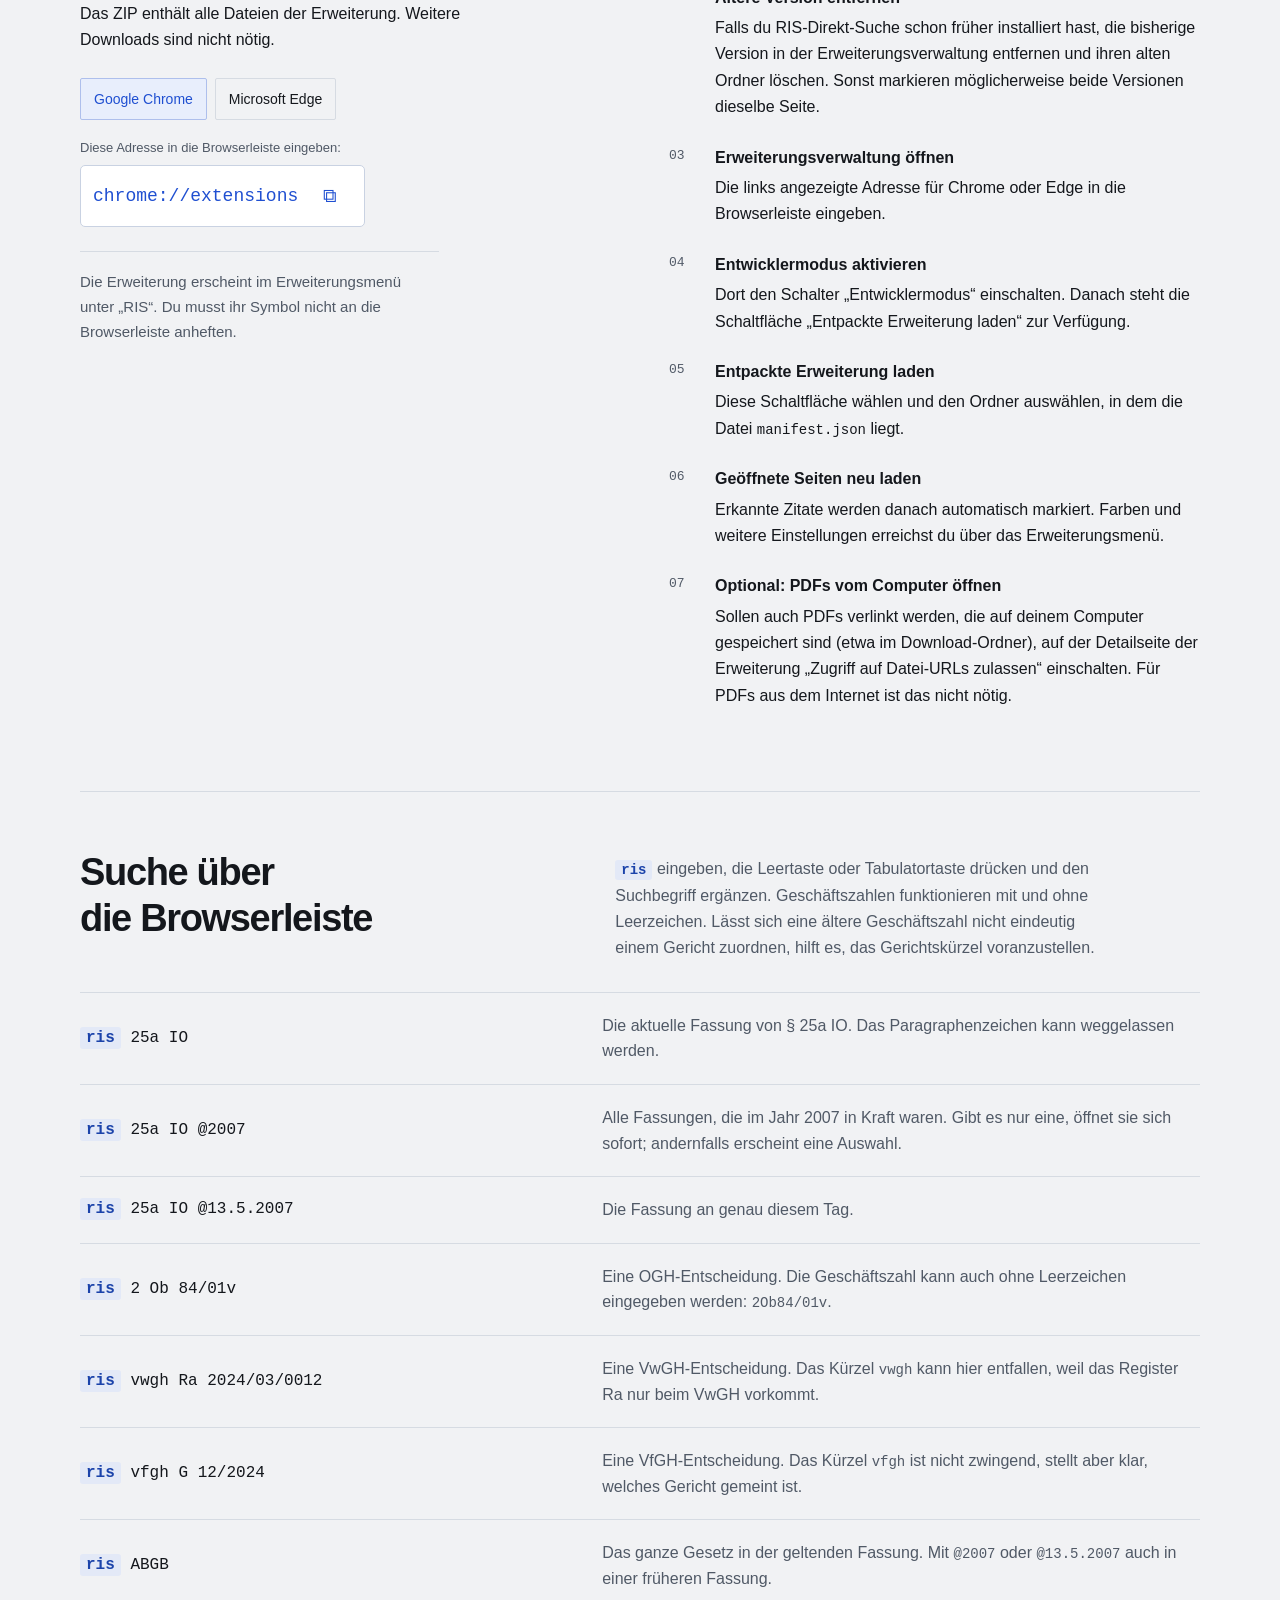
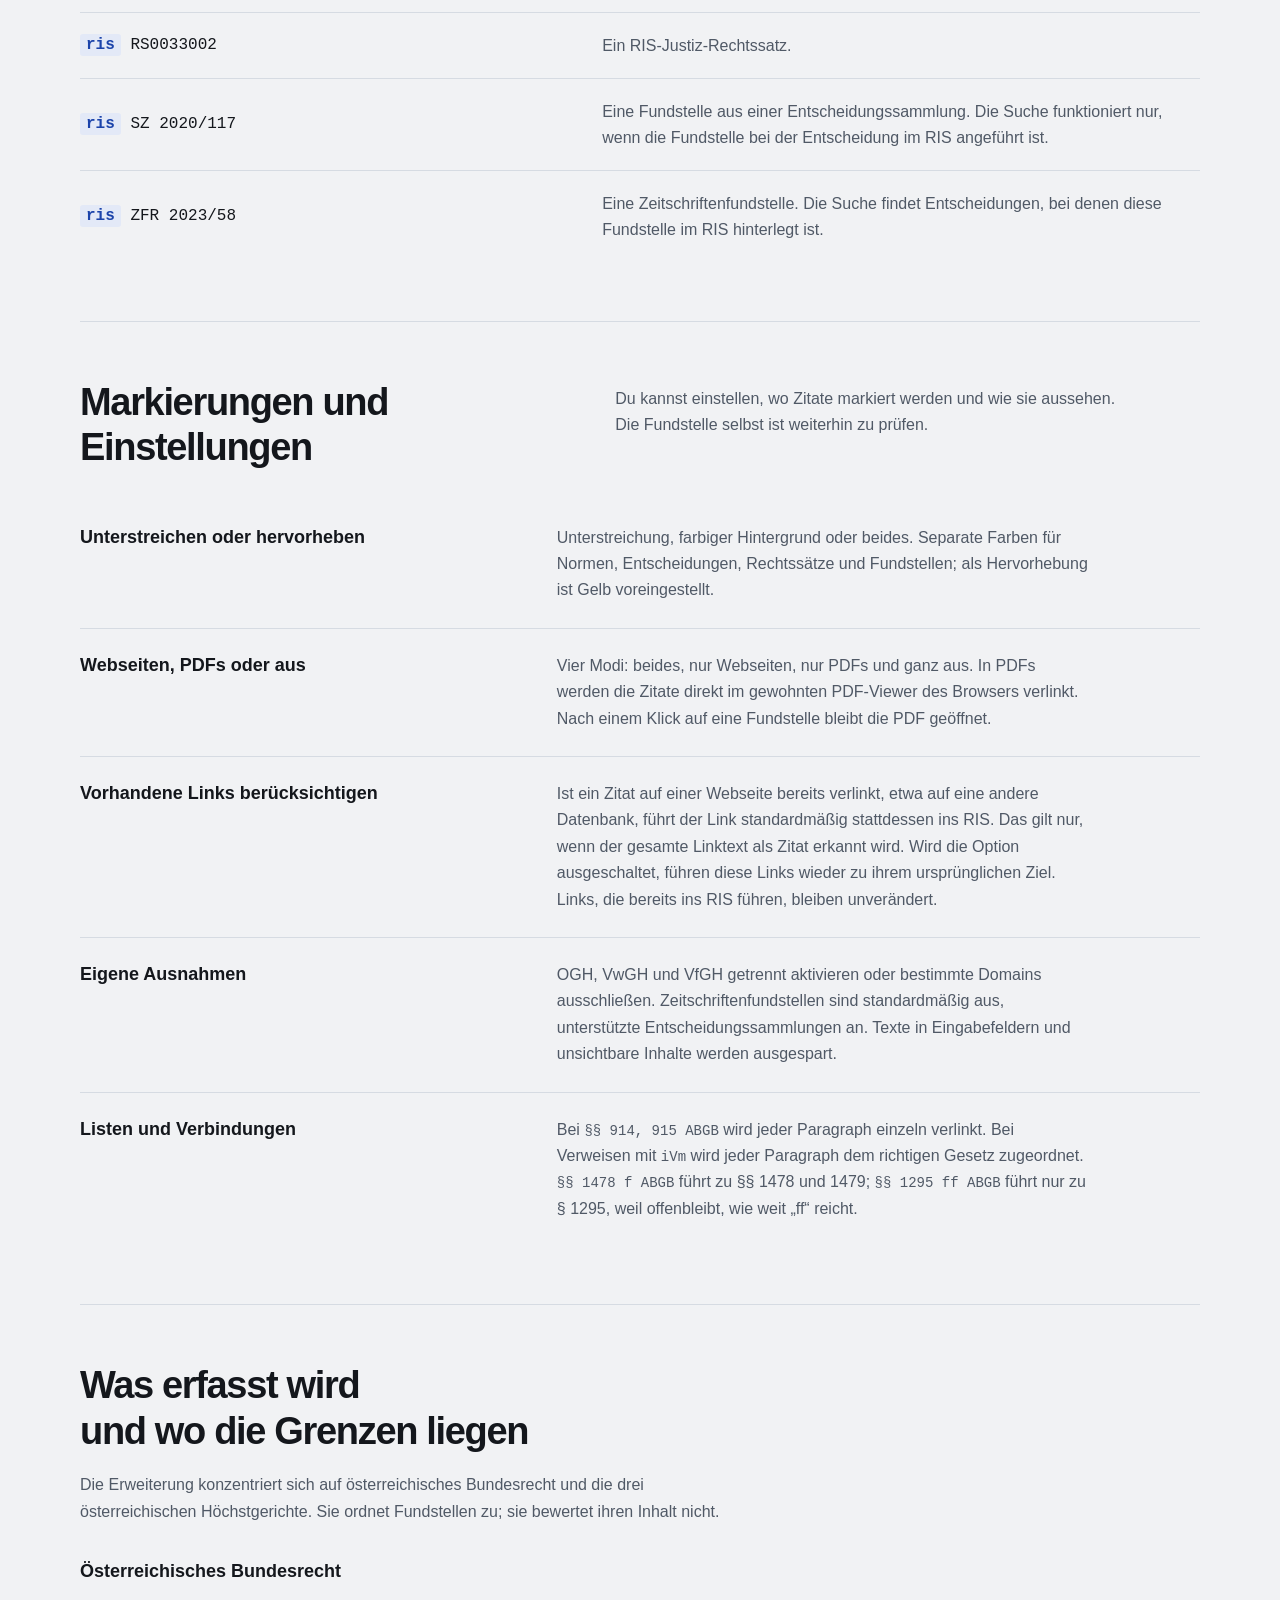
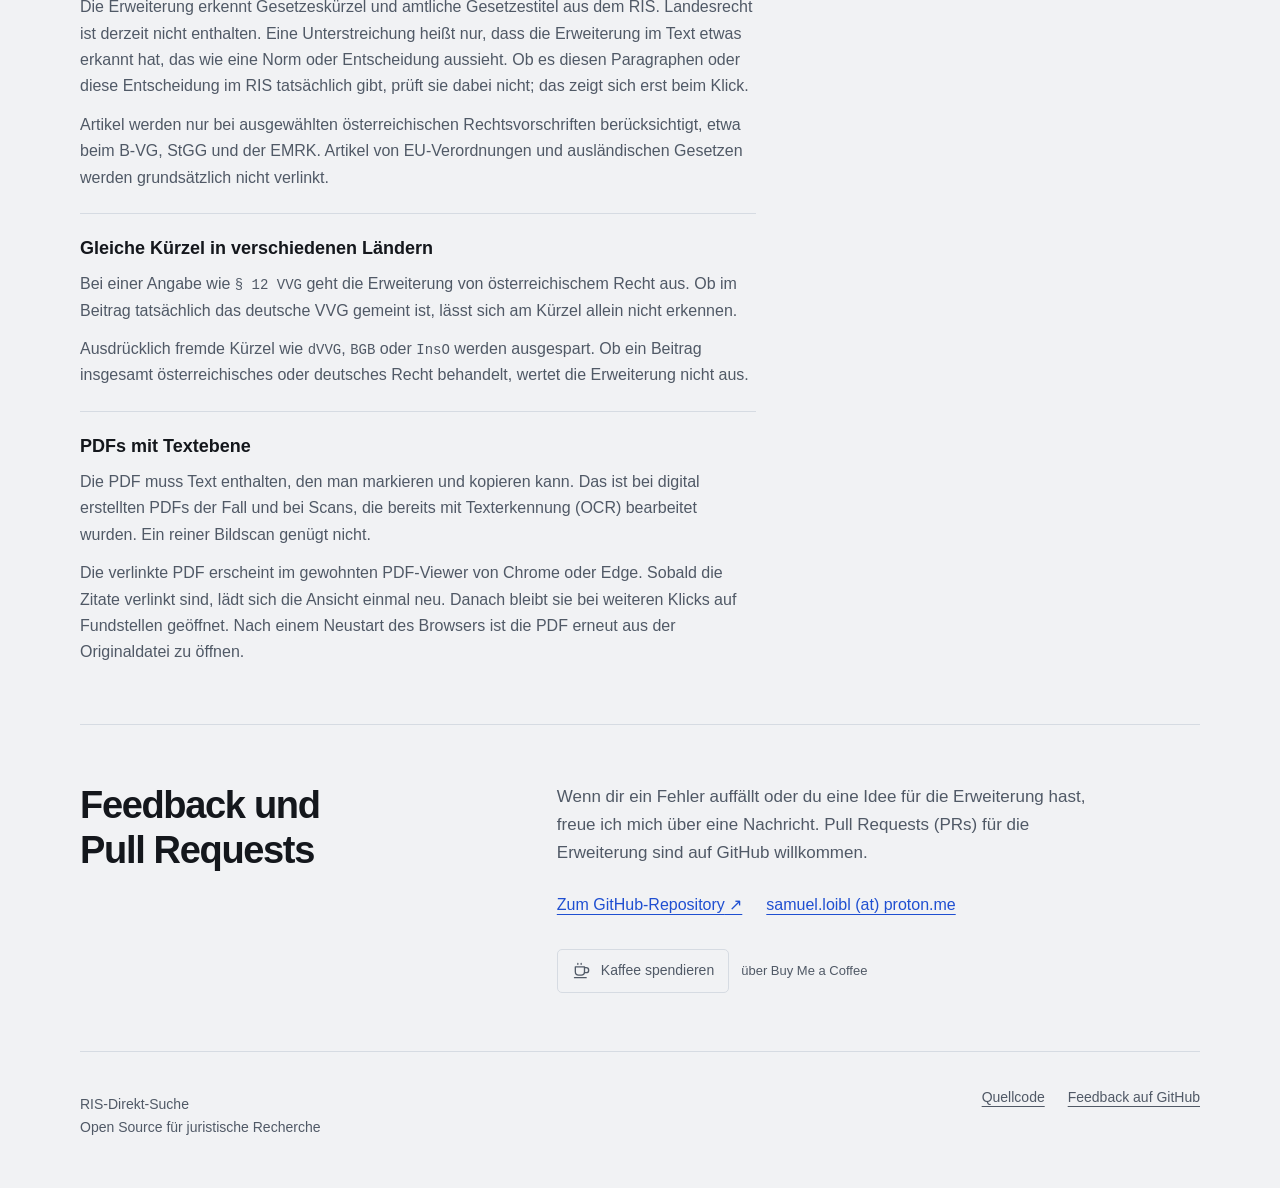
==== commit aec228de: "Formuliere unklare Stellen der Webseite verständlicher Co-Authored-By: Claude Opus 5.5 <noreply@anth" ====
--- a/index.html
+++ b/index.html
@@ -94,32 +94,32 @@
 <header class="top"><a class="brand" href="#"><img src="icon32.png" alt="" width="27" height="27">RIS-Direkt-Suche</a><nav aria-label="Hauptnavigation"><a href="#installation">Installation</a><a href="#beispiele">Beispiele</a><a href="https://github.com/infinitelearning1/ris-direkt-suche">GitHub ↗</a></nav></header>
 <main id="main"><section class="hero" aria-labelledby="hero-title"><div><p class="kicker">Für österreichische Rechtsrecherche</p><h1 id="hero-title">Mit einem Klick<br>direkt zur Fundstelle</h1><p class="intro">Normen und Entscheidungen direkt aus dem Text im RIS öffnen. Oder mit <code class="keyword">ris</code> über die Browserleiste suchen. Damit mehr Zeit für die juristischen Fragen bleibt.</p><a class="primary" href="ris-direkt-suche.zip" download>ZIP herunterladen <span aria-hidden="true">↓</span></a><p class="release-note"><strong>Version 1.14</strong><br>Für Chrome und Edge. Kostenlos und Open Source.</p><p class="update-note"><strong>Update 1.14:</strong> Die Erweiterung läuft jetzt deutlich sparsamer und damit auch auf schwächeren Geräten flüssiger. Wer schon eine ältere Version hat: diese entfernen, den alten Ordner löschen, das neue ZIP herunterladen und <a href="#installation">neu installieren</a>.</p><a class="text-link" href="#installation">So funktioniert die Installation →</a></div>
 <div class="demo-stage"><div class="demo" data-style="underline"><div class="demo-label"><span>Auslegung von Garantieverträgen</span></div><p class="demo-text">Auch Garantieverträge sind Rechtsgeschäfte, die gemäß den <a data-norm="914" href="https://www.ris.bka.gv.at/NormDokument.wxe?Abfrage=Bundesnormen&amp;Gesetzesnummer=10001622&amp;Paragraf=914" target="_blank" rel="noopener" title="§ 914 ABGB im RIS öffnen">§§ 914</a>, <a data-norm="915" href="https://www.ris.bka.gv.at/NormDokument.wxe?Abfrage=Bundesnormen&amp;Gesetzesnummer=10001622&amp;Paragraf=915" target="_blank" rel="noopener" title="§ 915 ABGB im RIS öffnen">915 ABGB</a> auszulegen sind. Dem steht der Grundsatz der formellen Garantiestrenge nicht entgegen (<a data-kind="case" href="https://www.ris.bka.gv.at/Ergebnis.wxe?extensionTriggered=true&amp;Abfrage=Justiz&amp;SucheNachRechtssatz=False&amp;SucheNachText=True&amp;SkipToDocumentPage=True&amp;GZ=7%20Ob%20608%2F94" target="_blank" rel="noopener" title="7 Ob 608/94 im RIS suchen">7 Ob 608/94</a>).</p><p class="demo-hint">Anklickbare Textdemo nach RIS-Justiz RS0033002.</p><div class="styles" role="group" aria-label="Darstellung des Beispiels"><button type="button" data-style-choice="underline" aria-pressed="true">Unterstreichen</button><button type="button" data-style-choice="highlight" aria-pressed="false">Hervorheben</button><button type="button" data-style-choice="both" aria-pressed="false">Beides</button></div></div></div></section>
-<div class="benefits"><div><strong>Ein Klick aus dem Text</strong><p>Unterstützte Zitate werden zu Links. Der Klick öffnet einen neuen fokussierten Tab.</p></div><div><strong>Aktuell oder historisch</strong><p>Eine Norm, ein ganzes Gesetz, ein Kalenderjahr oder ein genauer Stichtag.</p></div><div><strong>Erkennung läuft lokal</strong><p>Die Markierung fragt RIS nicht ab. Erst ein Klick oder eine Suche ruft RIS auf.</p></div></div>
-<section class="section" id="installation"><div class="install-grid"><div><p class="kicker">Installation</p><h2>Entpacken und<br>im Browser laden</h2><p>Das Installations-ZIP enthält alle benötigten Dateien. Einzelne Skripte müssen nicht mehr heruntergeladen werden.</p><div class="browser-switch" role="group" aria-label="Browser für die Anleitung"><button type="button" data-browser="chrome" aria-pressed="true">Google Chrome</button><button type="button" data-browser="edge" aria-pressed="false">Microsoft Edge</button></div><p class="address-label">Diese Adresse in die Browserleiste eingeben:</p><div class="address-row"><code id="extension-address" class="address" aria-live="polite">chrome://extensions</code><button type="button" class="copy" data-copy="browser" aria-label="Adresse der Erweiterungsverwaltung kopieren">⧉</button></div><p class="aside-note">Die Erweiterung erscheint im Erweiterungsmenü unter „RIS“. Du musst ihr Symbol nicht an die Browserleiste anheften.</p></div><ol class="steps">
-<li><span><strong class="step-title">ZIP vollständig entpacken</strong>Das <a href="ris-direkt-suche.zip" download>ZIP herunterladen</a> und alle Dateien in einen Ordner entpacken. Diesen Ordner anschließend behalten.</span></li>
+<div class="benefits"><div><strong>Ein Klick aus dem Text</strong><p>Erkannte Zitate werden zu Links. Ein Klick öffnet die Fundstelle in einem neuen Tab.</p></div><div><strong>Aktuell oder historisch</strong><p>Normen und ganze Gesetze in der geltenden Fassung oder in der Fassung eines bestimmten Jahres oder Stichtags.</p></div><div><strong>Erkennung läuft lokal</strong><p>Zitate werden auf deinem Gerät erkannt, ohne Abfrage beim RIS. Das RIS wird erst aufgerufen, wenn du auf ein Zitat klickst oder über die Browserleiste suchst.</p></div></div>
+<section class="section" id="installation"><div class="install-grid"><div><p class="kicker">Installation</p><h2>Entpacken und<br>im Browser laden</h2><p>Das ZIP enthält alle Dateien der Erweiterung. Weitere Downloads sind nicht nötig.</p><div class="browser-switch" role="group" aria-label="Browser für die Anleitung"><button type="button" data-browser="chrome" aria-pressed="true">Google Chrome</button><button type="button" data-browser="edge" aria-pressed="false">Microsoft Edge</button></div><p class="address-label">Diese Adresse in die Browserleiste eingeben:</p><div class="address-row"><code id="extension-address" class="address" aria-live="polite">chrome://extensions</code><button type="button" class="copy" data-copy="browser" aria-label="Adresse der Erweiterungsverwaltung kopieren">⧉</button></div><p class="aside-note">Die Erweiterung erscheint im Erweiterungsmenü unter „RIS“. Du musst ihr Symbol nicht an die Browserleiste anheften.</p></div><ol class="steps">
+<li><span><strong class="step-title">ZIP vollständig entpacken</strong>Das <a href="ris-direkt-suche.zip" download>ZIP herunterladen</a> und alle Dateien in einen Ordner entpacken. Diesen Ordner danach nicht löschen oder verschieben: Der Browser lädt die Erweiterung bei jedem Start aus diesem Ordner.</span></li>
 <li><span><strong class="step-title">Ältere Version entfernen</strong>Falls du RIS-Direkt-Suche schon früher installiert hast, die bisherige Version in der Erweiterungsverwaltung entfernen und ihren alten Ordner löschen. Sonst markieren möglicherweise beide Versionen dieselbe Seite.</span></li>
 <li><span><strong class="step-title">Erweiterungsverwaltung öffnen</strong>Die <span class="position-desktop">links</span><span class="position-mobile">oben</span> angezeigte Adresse für Chrome oder Edge in die Browserleiste eingeben.</span></li>
 <li><span><strong class="step-title">Entwicklermodus aktivieren</strong>Dort den Schalter „Entwicklermodus“ einschalten. Danach steht die Schaltfläche „Entpackte Erweiterung laden“ zur Verfügung.</span></li>
 <li><span><strong class="step-title">Entpackte Erweiterung laden</strong>Diese Schaltfläche wählen und den Ordner auswählen, in dem die Datei <code>manifest.json</code> liegt.</span></li>
 <li><span><strong class="step-title">Geöffnete Seiten neu laden</strong>Erkannte Zitate werden danach automatisch markiert. Farben und weitere Einstellungen erreichst du über das Erweiterungsmenü.</span></li>
-<li><span><strong class="step-title">Optional: PDFs vom Computer öffnen</strong>Wenn du lokale PDFs öffnest, auf der Detailseite der Erweiterung „Zugriff auf Datei-URLs zulassen“ einschalten. Für PDFs aus dem Internet ist das nicht nötig.</span></li>
+<li><span><strong class="step-title">Optional: PDFs vom Computer öffnen</strong>Sollen auch PDFs verlinkt werden, die auf deinem Computer gespeichert sind (etwa im Download-Ordner), auf der Detailseite der Erweiterung „Zugriff auf Datei-URLs zulassen“ einschalten. Für PDFs aus dem Internet ist das nicht nötig.</span></li>
 </ol></div></section>
-<section class="section" id="beispiele"><div class="section-head"><h2>Suche über<br>die Browserleiste</h2><p><code class="keyword">ris</code> eingeben, die Leertaste oder Tabulatortaste drücken und den Suchbegriff ergänzen. Geschäftszahlen funktionieren mit und ohne Leerzeichen; bei uneindeutigen älteren Zahlen hilft das Gerichtskürzel.</p></div><div class="commands">
+<section class="section" id="beispiele"><div class="section-head"><h2>Suche über<br>die Browserleiste</h2><p><code class="keyword">ris</code> eingeben, die Leertaste oder Tabulatortaste drücken und den Suchbegriff ergänzen. Geschäftszahlen funktionieren mit und ohne Leerzeichen. Lässt sich eine ältere Geschäftszahl nicht eindeutig einem Gericht zuordnen, hilft es, das Gerichtskürzel voranzustellen.</p></div><div class="commands">
 <div class="command"><code><span class="keyword">ris</span> 25a IO</code><p>Die aktuelle Fassung von § 25a IO. Das Paragraphenzeichen kann weggelassen werden.</p></div>
-<div class="command"><code><span class="keyword">ris</span> 25a IO @2007</code><p>Alle erfassten Fassungen, die irgendwann 2007 galten. Eine einzige öffnet sofort, mehrere bleiben zur Auswahl.</p></div>
+<div class="command"><code><span class="keyword">ris</span> 25a IO @2007</code><p>Alle Fassungen, die im Jahr 2007 in Kraft waren. Gibt es nur eine, öffnet sie sich sofort; andernfalls erscheint eine Auswahl.</p></div>
 <div class="command"><code><span class="keyword">ris</span> 25a IO @13.5.2007</code><p>Die Fassung an genau diesem Tag.</p></div>
-<div class="command"><code><span class="keyword">ris</span> 2 Ob 84/01v</code><p>OGH-Entscheidung; auch als <code>2Ob84/01v</code>.</p></div>
-<div class="command"><code><span class="keyword">ris</span> vwgh Ra 2024/03/0012</code><p>VwGH; eindeutige Register werden auch ohne Kürzel erkannt.</p></div>
-<div class="command"><code><span class="keyword">ris</span> vfgh G 12/2024</code><p>VfGH; das Kürzel macht die Zuordnung ausdrücklich.</p></div>
-<div class="command"><code><span class="keyword">ris</span> ABGB</code><p>Das ganze Gesetz; auch mit einem historischen Zusatz.</p></div>
+<div class="command"><code><span class="keyword">ris</span> 2 Ob 84/01v</code><p>Eine OGH-Entscheidung. Die Geschäftszahl kann auch ohne Leerzeichen eingegeben werden: <code>2Ob84/01v</code>.</p></div>
+<div class="command"><code><span class="keyword">ris</span> vwgh Ra 2024/03/0012</code><p>Eine VwGH-Entscheidung. Das Kürzel <code>vwgh</code> kann hier entfallen, weil das Register Ra nur beim VwGH vorkommt.</p></div>
+<div class="command"><code><span class="keyword">ris</span> vfgh G 12/2024</code><p>Eine VfGH-Entscheidung. Das Kürzel <code>vfgh</code> ist nicht zwingend, stellt aber klar, welches Gericht gemeint ist.</p></div>
+<div class="command"><code><span class="keyword">ris</span> ABGB</code><p>Das ganze Gesetz in der geltenden Fassung. Mit <code>@2007</code> oder <code>@13.5.2007</code> auch in einer früheren Fassung.</p></div>
 <div class="command"><code><span class="keyword">ris</span> RS0033002</code><p>Ein RIS-Justiz-Rechtssatz.</p></div>
 <div class="command"><code><span class="keyword">ris</span> SZ 2020/117</code><p>Eine Fundstelle aus einer Entscheidungssammlung. Die Suche funktioniert nur, wenn die Fundstelle bei der Entscheidung im RIS angeführt ist.</p></div>
 <div class="command"><code><span class="keyword">ris</span> ZFR 2023/58</code><p>Eine Zeitschriftenfundstelle. Die Suche findet Entscheidungen, bei denen diese Fundstelle im RIS hinterlegt ist.</p></div></div><p id="copy-status" class="copy-status" role="status" aria-live="polite"></p></section>
-<section class="section"><div class="section-head"><h2>Markierungen und<br>Einstellungen</h2><p>Du kannst einstellen, wo Zitate markiert werden und wie sie aussehen. Die Fundstelle selbst ist natürlich weiterhin zu prüfen.</p></div><div class="feature-row"><h3>Unterstreichen oder hervorheben</h3><p>Unterstreichung, farbiger Hintergrund oder beides. Separate Farben für Normen, Entscheidungen, Rechtssätze und Fundstellen; als Hervorhebung ist Gelb voreingestellt.</p></div><div class="feature-row"><h3>Webseiten, PDFs oder aus</h3><p>Vier Modi: beides, nur Webseiten, nur PDFs und ganz aus. Die geöffnete PDF wird im eingebauten Browser-Viewer verknüpft. Nach einem Fundstellenklick bleibt sie geladen.</p></div><div class="feature-row"><h3>Vorhandene Links berücksichtigen</h3><p>Vollständig erkannte Zitatlinks führen standardmäßig direkt ins RIS. Die Option lässt sich ausschalten; dann werden die ursprünglichen Ziele wiederhergestellt. Vorhandene RIS-Links bleiben erhalten.</p></div><div class="feature-row"><h3>Eigene Ausnahmen</h3><p>OGH, VwGH und VfGH getrennt aktivieren oder bestimmte Domains ausschließen. Zeitschriftenfundstellen sind standardmäßig aus, unterstützte Entscheidungssammlungen an. Texte in Eingabefeldern und unsichtbare Inhalte werden ausgespart.</p></div><div class="feature-row"><h3>Listen und Verbindungen</h3><p><code>§§ 914, 915 ABGB</code> erhält zwei Ziele. Verbundene Zitate mit <code>iVm</code> berücksichtigen das jeweilige Gesetz. <code>§§ 1478 f ABGB</code> sucht 1478 und 1479; <code>§§ 1295 ff ABGB</code> öffnet nur 1295.</p></div></section>
+<section class="section"><div class="section-head"><h2>Markierungen und<br>Einstellungen</h2><p>Du kannst einstellen, wo Zitate markiert werden und wie sie aussehen. Die Fundstelle selbst ist weiterhin zu prüfen.</p></div><div class="feature-row"><h3>Unterstreichen oder hervorheben</h3><p>Unterstreichung, farbiger Hintergrund oder beides. Separate Farben für Normen, Entscheidungen, Rechtssätze und Fundstellen; als Hervorhebung ist Gelb voreingestellt.</p></div><div class="feature-row"><h3>Webseiten, PDFs oder aus</h3><p>Vier Modi: beides, nur Webseiten, nur PDFs und ganz aus. In PDFs werden die Zitate direkt im gewohnten PDF-Viewer des Browsers verlinkt. Nach einem Klick auf eine Fundstelle bleibt die PDF geöffnet.</p></div><div class="feature-row"><h3>Vorhandene Links berücksichtigen</h3><p>Ist ein Zitat auf einer Webseite bereits verlinkt, etwa auf eine andere Datenbank, führt der Link standardmäßig stattdessen ins RIS. Das gilt nur, wenn der gesamte Linktext als Zitat erkannt wird. Wird die Option ausgeschaltet, führen diese Links wieder zu ihrem ursprünglichen Ziel. Links, die bereits ins RIS führen, bleiben unverändert.</p></div><div class="feature-row"><h3>Eigene Ausnahmen</h3><p>OGH, VwGH und VfGH getrennt aktivieren oder bestimmte Domains ausschließen. Zeitschriftenfundstellen sind standardmäßig aus, unterstützte Entscheidungssammlungen an. Texte in Eingabefeldern und unsichtbare Inhalte werden ausgespart.</p></div><div class="feature-row"><h3>Listen und Verbindungen</h3><p>Bei <code>§§ 914, 915 ABGB</code> wird jeder Paragraph einzeln verlinkt. Bei Verweisen mit <code>iVm</code> wird jeder Paragraph dem richtigen Gesetz zugeordnet. <code>§§ 1478 f ABGB</code> führt zu §§ 1478 und 1479; <code>§§ 1295 ff ABGB</code> führt nur zu § 1295, weil offenbleibt, wie weit „ff“ reicht.</p></div></section>
 <section class="section" id="grenzen"><div class="section-head"><h2>Was erfasst wird<br>und wo die Grenzen liegen</h2><p>Die Erweiterung konzentriert sich auf österreichisches Bundesrecht und die drei österreichischen Höchstgerichte. Sie ordnet Fundstellen zu; sie bewertet ihren Inhalt nicht.</p></div><div class="scope-list">
-<div class="scope-topic"><h3>Österreichisches Bundesrecht</h3><p>Die Erweiterung erkennt Gesetzeskürzel und amtliche Gesetzestitel aus dem RIS. Landesrecht ist derzeit nicht enthalten. Eine Unterstreichung heißt nur, dass die Erweiterung im Text etwas erkannt hat, das wie eine Norm oder Entscheidung aussieht. Ob es diesen Paragraphen oder diese Entscheidung im RIS tatsächlich gibt, prüft sie dabei nicht; das zeigt sich erst beim Klick.</p><p>Artikel werden nur bei ausgewählten österreichischen Rechtsvorschriften berücksichtigt, etwa beim B-VG, StGG und der EMRK. EU-Verordnungen und ausländische Artikelgesetze werden nicht allgemein verlinkt.</p></div>
-<div class="scope-topic"><h3>Gleiche Kürzel in verschiedenen Ländern</h3><p>Bei einer Angabe wie <code>§ 12 VVG</code> geht die Erweiterung von österreichischem Recht aus. Ob im Beitrag tatsächlich das deutsche VVG gemeint ist, lässt sich am Kürzel allein nicht erkennen.</p><p>Ausdrücklich fremde Kürzel wie <code>dVVG</code>, <code>BGB</code> oder <code>InsO</code> werden ausgespart. Der gesamte Beitrag wird nicht daraufhin ausgewertet, welcher Rechtsordnung er zuzuordnen ist.</p></div>
-<div class="scope-topic"><h3>PDFs mit Textebene</h3><p>Die PDF braucht eine native Textebene oder eine bereits durch OCR erzeugte Textebene. Ein reiner Bildscan reicht nicht aus.</p><p>Die markierte Ansicht bleibt im eingebauten Chrome- oder Edge-Viewer. Beim ersten Verknüpfen wird sie einmal neu geladen. Spätere Fundstellenklicks erhalten die geladene PDF. Nach einem Browserneustart muss sie aus der Originaldatei erneut geöffnet werden.</p></div>
+<div class="scope-topic"><h3>Österreichisches Bundesrecht</h3><p>Die Erweiterung erkennt Gesetzeskürzel und amtliche Gesetzestitel aus dem RIS. Landesrecht ist derzeit nicht enthalten. Eine Unterstreichung heißt nur, dass die Erweiterung im Text etwas erkannt hat, das wie eine Norm oder Entscheidung aussieht. Ob es diesen Paragraphen oder diese Entscheidung im RIS tatsächlich gibt, prüft sie dabei nicht; das zeigt sich erst beim Klick.</p><p>Artikel werden nur bei ausgewählten österreichischen Rechtsvorschriften berücksichtigt, etwa beim B-VG, StGG und der EMRK. Artikel von EU-Verordnungen und ausländischen Gesetzen werden grundsätzlich nicht verlinkt.</p></div>
+<div class="scope-topic"><h3>Gleiche Kürzel in verschiedenen Ländern</h3><p>Bei einer Angabe wie <code>§ 12 VVG</code> geht die Erweiterung von österreichischem Recht aus. Ob im Beitrag tatsächlich das deutsche VVG gemeint ist, lässt sich am Kürzel allein nicht erkennen.</p><p>Ausdrücklich fremde Kürzel wie <code>dVVG</code>, <code>BGB</code> oder <code>InsO</code> werden ausgespart. Ob ein Beitrag insgesamt österreichisches oder deutsches Recht behandelt, wertet die Erweiterung nicht aus.</p></div>
+<div class="scope-topic"><h3>PDFs mit Textebene</h3><p>Die PDF muss Text enthalten, den man markieren und kopieren kann. Das ist bei digital erstellten PDFs der Fall und bei Scans, die bereits mit Texterkennung (OCR) bearbeitet wurden. Ein reiner Bildscan genügt nicht.</p><p>Die verlinkte PDF erscheint im gewohnten PDF-Viewer von Chrome oder Edge. Sobald die Zitate verlinkt sind, lädt sich die Ansicht einmal neu. Danach bleibt sie bei weiteren Klicks auf Fundstellen geöffnet. Nach einem Neustart des Browsers ist die PDF erneut aus der Originaldatei zu öffnen.</p></div>
 </div></section>
 <section class="section contribute" id="feedback" aria-labelledby="feedback-title">
 <div><h2 id="feedback-title">Feedback und<br>Pull Requests</h2></div>
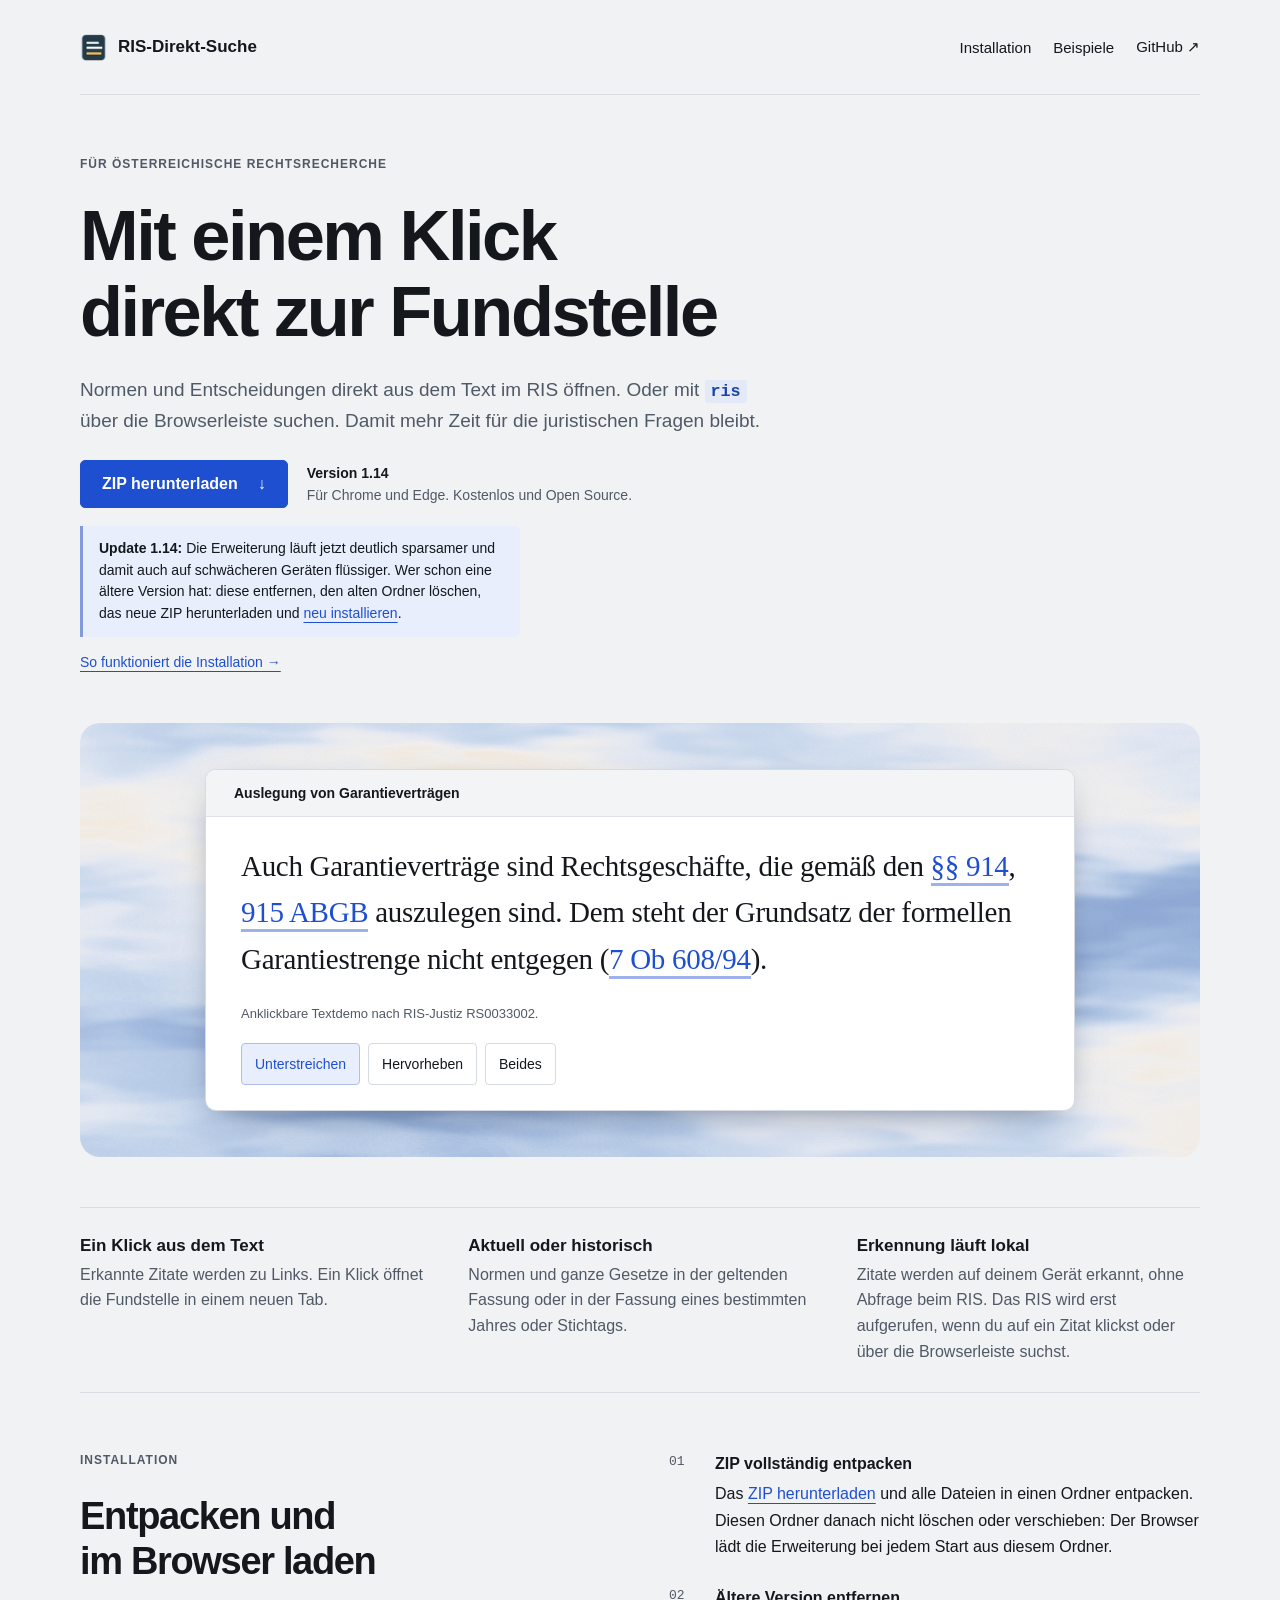
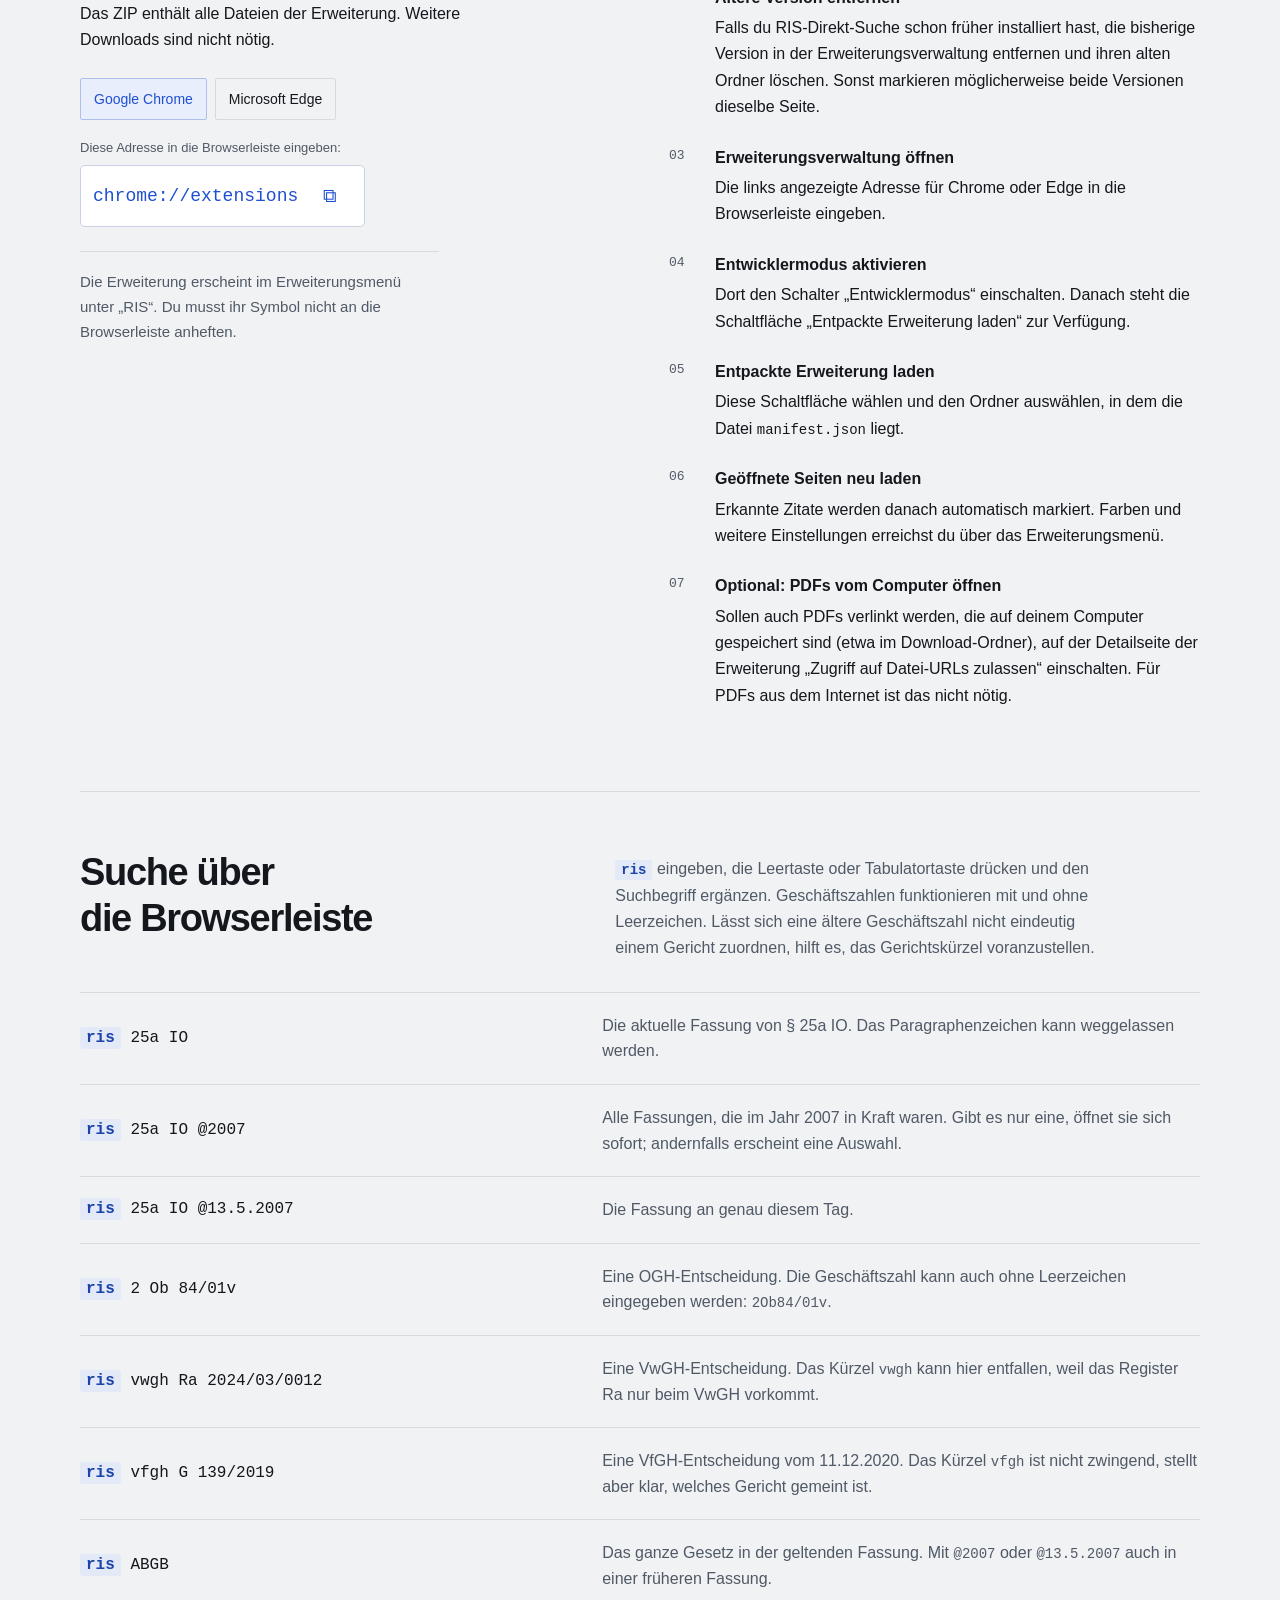
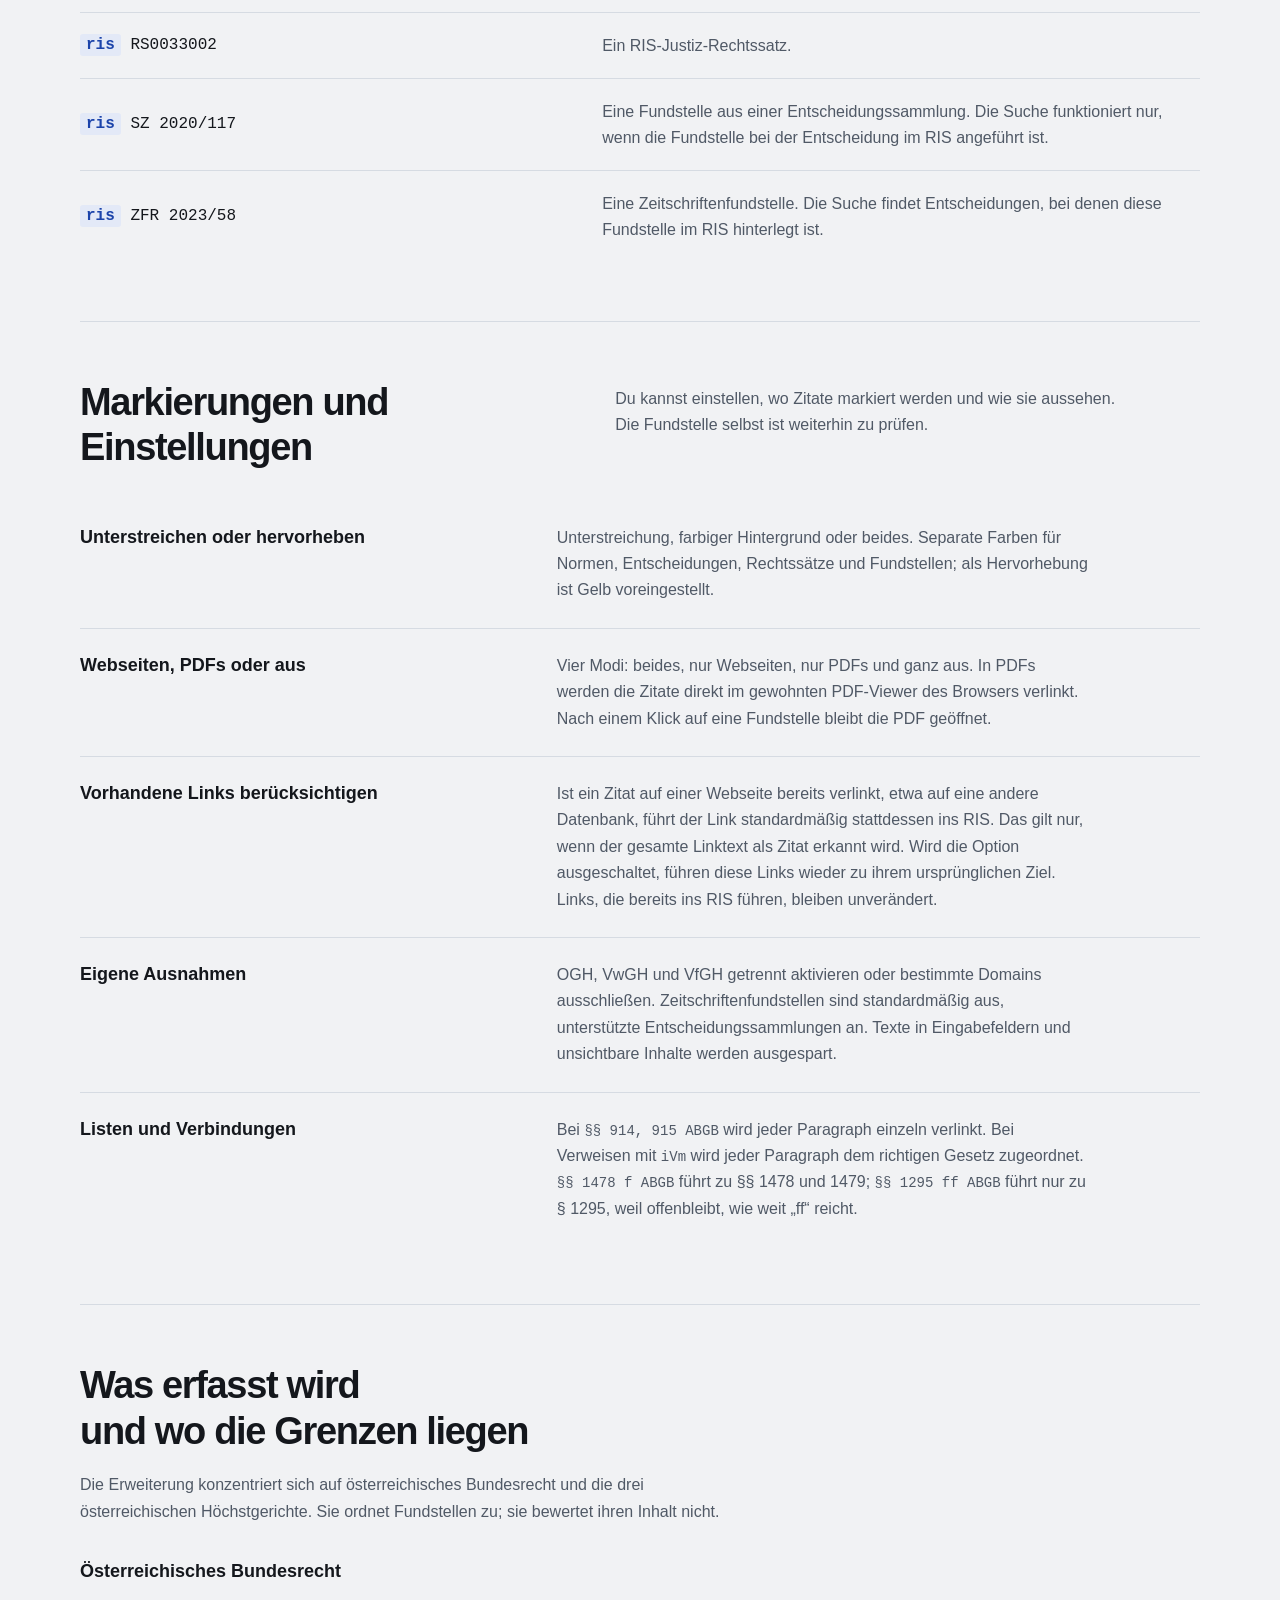
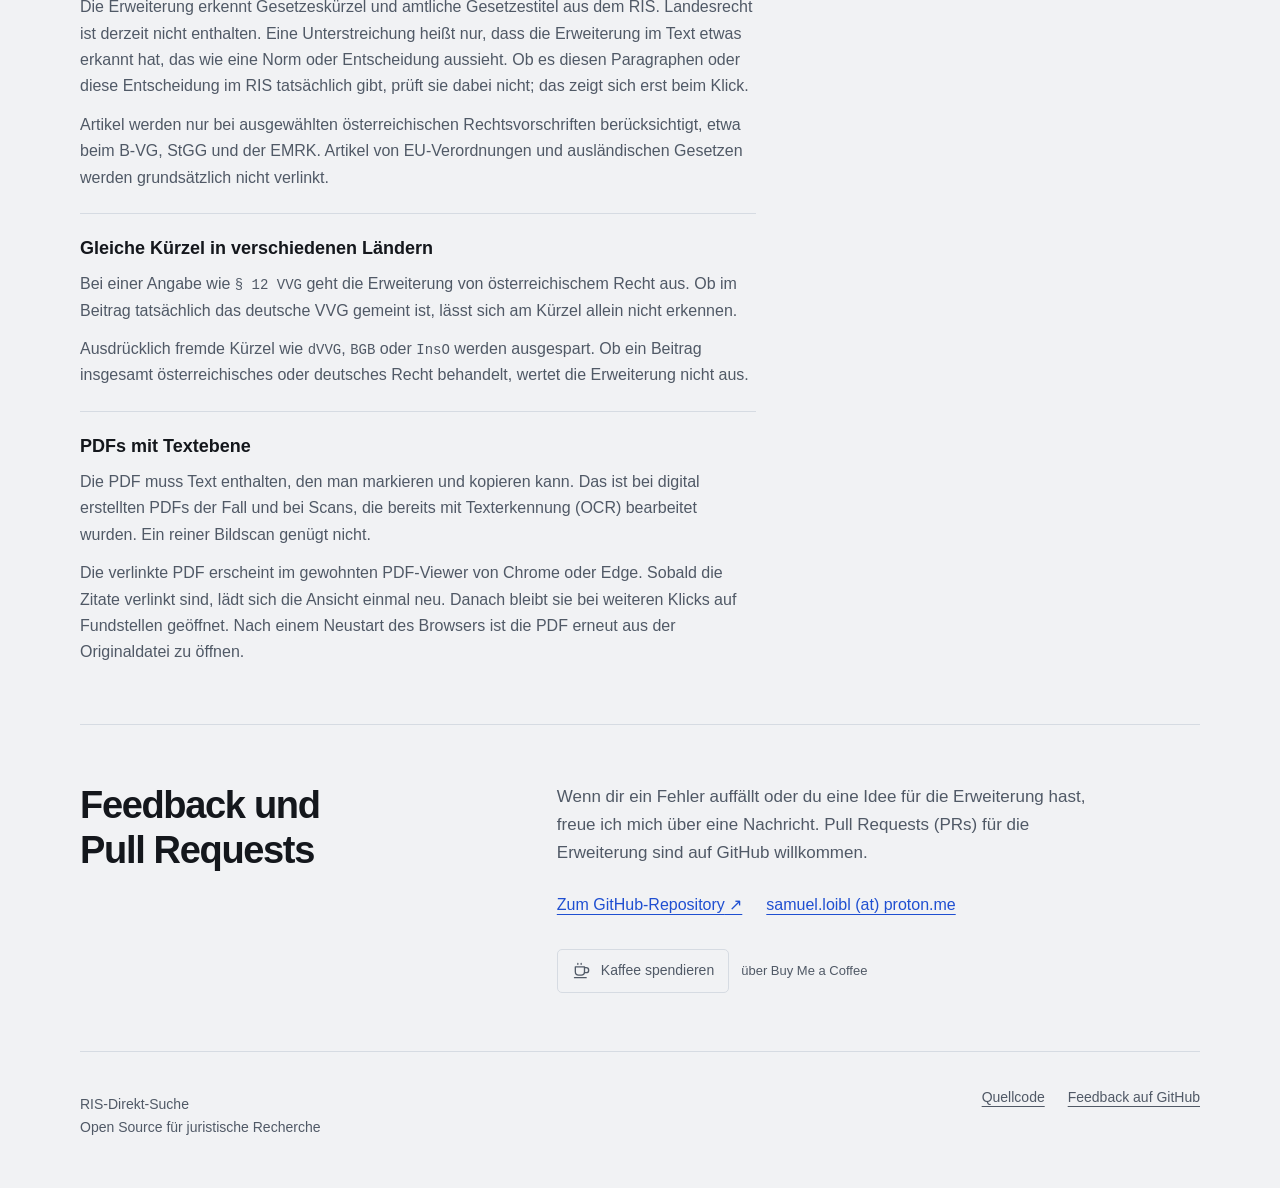
==== commit ab4852fd: "Verwende live geprüfte RIS-Beispiele in README und Anleitung" ====
--- a/index.html
+++ b/index.html
@@ -93,7 +93,7 @@
 <body data-ris-ignore><a class="skip" href="#main">Zum Inhalt</a><div class="wrap">
 <header class="top"><a class="brand" href="#"><img src="icon32.png" alt="" width="27" height="27">RIS-Direkt-Suche</a><nav aria-label="Hauptnavigation"><a href="#installation">Installation</a><a href="#beispiele">Beispiele</a><a href="https://github.com/infinitelearning1/ris-direkt-suche">GitHub ↗</a></nav></header>
 <main id="main"><section class="hero" aria-labelledby="hero-title"><div><p class="kicker">Für österreichische Rechtsrecherche</p><h1 id="hero-title">Mit einem Klick<br>direkt zur Fundstelle</h1><p class="intro">Normen und Entscheidungen direkt aus dem Text im RIS öffnen. Oder mit <code class="keyword">ris</code> über die Browserleiste suchen. Damit mehr Zeit für die juristischen Fragen bleibt.</p><a class="primary" href="ris-direkt-suche.zip" download>ZIP herunterladen <span aria-hidden="true">↓</span></a><p class="release-note"><strong>Version 1.14</strong><br>Für Chrome und Edge. Kostenlos und Open Source.</p><p class="update-note"><strong>Update 1.14:</strong> Die Erweiterung läuft jetzt deutlich sparsamer und damit auch auf schwächeren Geräten flüssiger. Wer schon eine ältere Version hat: diese entfernen, den alten Ordner löschen, das neue ZIP herunterladen und <a href="#installation">neu installieren</a>.</p><a class="text-link" href="#installation">So funktioniert die Installation →</a></div>
-<div class="demo-stage"><div class="demo" data-style="underline"><div class="demo-label"><span>Auslegung von Garantieverträgen</span></div><p class="demo-text">Auch Garantieverträge sind Rechtsgeschäfte, die gemäß den <a data-norm="914" href="https://www.ris.bka.gv.at/NormDokument.wxe?Abfrage=Bundesnormen&amp;Gesetzesnummer=10001622&amp;Paragraf=914" target="_blank" rel="noopener" title="§ 914 ABGB im RIS öffnen">§§ 914</a>, <a data-norm="915" href="https://www.ris.bka.gv.at/NormDokument.wxe?Abfrage=Bundesnormen&amp;Gesetzesnummer=10001622&amp;Paragraf=915" target="_blank" rel="noopener" title="§ 915 ABGB im RIS öffnen">915 ABGB</a> auszulegen sind. Dem steht der Grundsatz der formellen Garantiestrenge nicht entgegen (<a data-kind="case" href="https://www.ris.bka.gv.at/Ergebnis.wxe?extensionTriggered=true&amp;Abfrage=Justiz&amp;SucheNachRechtssatz=False&amp;SucheNachText=True&amp;SkipToDocumentPage=True&amp;GZ=7%20Ob%20608%2F94" target="_blank" rel="noopener" title="7 Ob 608/94 im RIS suchen">7 Ob 608/94</a>).</p><p class="demo-hint">Anklickbare Textdemo nach RIS-Justiz RS0033002.</p><div class="styles" role="group" aria-label="Darstellung des Beispiels"><button type="button" data-style-choice="underline" aria-pressed="true">Unterstreichen</button><button type="button" data-style-choice="highlight" aria-pressed="false">Hervorheben</button><button type="button" data-style-choice="both" aria-pressed="false">Beides</button></div></div></div></section>
+<div class="demo-stage"><div class="demo" data-style="underline"><div class="demo-label"><span>Auslegung von Garantieverträgen</span></div><p class="demo-text">Auch Garantieverträge sind Rechtsgeschäfte, die gemäß den <a data-norm="914" href="https://www.ris.bka.gv.at/NormDokument.wxe?Abfrage=Bundesnormen&amp;Gesetzesnummer=10001622&amp;Paragraf=914" target="_blank" rel="noopener" title="§&nbsp;914 ABGB im RIS öffnen">§§&nbsp;914</a>, <a data-norm="915" href="https://www.ris.bka.gv.at/NormDokument.wxe?Abfrage=Bundesnormen&amp;Gesetzesnummer=10001622&amp;Paragraf=915" target="_blank" rel="noopener" title="§&nbsp;915 ABGB im RIS öffnen">915 ABGB</a> auszulegen sind. Dem steht der Grundsatz der formellen Garantiestrenge nicht entgegen (<a data-kind="case" href="https://www.ris.bka.gv.at/Ergebnis.wxe?extensionTriggered=true&amp;Abfrage=Justiz&amp;SucheNachRechtssatz=False&amp;SucheNachText=True&amp;SkipToDocumentPage=True&amp;GZ=7%20Ob%20608%2F94" target="_blank" rel="noopener" title="7 Ob 608/94 im RIS suchen">7 Ob 608/94</a>).</p><p class="demo-hint">Anklickbare Textdemo nach RIS-Justiz RS0033002.</p><div class="styles" role="group" aria-label="Darstellung des Beispiels"><button type="button" data-style-choice="underline" aria-pressed="true">Unterstreichen</button><button type="button" data-style-choice="highlight" aria-pressed="false">Hervorheben</button><button type="button" data-style-choice="both" aria-pressed="false">Beides</button></div></div></div></section>
 <div class="benefits"><div><strong>Ein Klick aus dem Text</strong><p>Erkannte Zitate werden zu Links. Ein Klick öffnet die Fundstelle in einem neuen Tab.</p></div><div><strong>Aktuell oder historisch</strong><p>Normen und ganze Gesetze in der geltenden Fassung oder in der Fassung eines bestimmten Jahres oder Stichtags.</p></div><div><strong>Erkennung läuft lokal</strong><p>Zitate werden auf deinem Gerät erkannt, ohne Abfrage beim RIS. Das RIS wird erst aufgerufen, wenn du auf ein Zitat klickst oder über die Browserleiste suchst.</p></div></div>
 <section class="section" id="installation"><div class="install-grid"><div><p class="kicker">Installation</p><h2>Entpacken und<br>im Browser laden</h2><p>Das ZIP enthält alle Dateien der Erweiterung. Weitere Downloads sind nicht nötig.</p><div class="browser-switch" role="group" aria-label="Browser für die Anleitung"><button type="button" data-browser="chrome" aria-pressed="true">Google Chrome</button><button type="button" data-browser="edge" aria-pressed="false">Microsoft Edge</button></div><p class="address-label">Diese Adresse in die Browserleiste eingeben:</p><div class="address-row"><code id="extension-address" class="address" aria-live="polite">chrome://extensions</code><button type="button" class="copy" data-copy="browser" aria-label="Adresse der Erweiterungsverwaltung kopieren">⧉</button></div><p class="aside-note">Die Erweiterung erscheint im Erweiterungsmenü unter „RIS“. Du musst ihr Symbol nicht an die Browserleiste anheften.</p></div><ol class="steps">
 <li><span><strong class="step-title">ZIP vollständig entpacken</strong>Das <a href="ris-direkt-suche.zip" download>ZIP herunterladen</a> und alle Dateien in einen Ordner entpacken. Diesen Ordner danach nicht löschen oder verschieben: Der Browser lädt die Erweiterung bei jedem Start aus diesem Ordner.</span></li>
@@ -105,20 +105,20 @@
 <li><span><strong class="step-title">Optional: PDFs vom Computer öffnen</strong>Sollen auch PDFs verlinkt werden, die auf deinem Computer gespeichert sind (etwa im Download-Ordner), auf der Detailseite der Erweiterung „Zugriff auf Datei-URLs zulassen“ einschalten. Für PDFs aus dem Internet ist das nicht nötig.</span></li>
 </ol></div></section>
 <section class="section" id="beispiele"><div class="section-head"><h2>Suche über<br>die Browserleiste</h2><p><code class="keyword">ris</code> eingeben, die Leertaste oder Tabulatortaste drücken und den Suchbegriff ergänzen. Geschäftszahlen funktionieren mit und ohne Leerzeichen. Lässt sich eine ältere Geschäftszahl nicht eindeutig einem Gericht zuordnen, hilft es, das Gerichtskürzel voranzustellen.</p></div><div class="commands">
-<div class="command"><code><span class="keyword">ris</span> 25a IO</code><p>Die aktuelle Fassung von § 25a IO. Das Paragraphenzeichen kann weggelassen werden.</p></div>
+<div class="command"><code><span class="keyword">ris</span> 25a IO</code><p>Die aktuelle Fassung von §&nbsp;25a IO. Das Paragraphenzeichen kann weggelassen werden.</p></div>
 <div class="command"><code><span class="keyword">ris</span> 25a IO @2007</code><p>Alle Fassungen, die im Jahr 2007 in Kraft waren. Gibt es nur eine, öffnet sie sich sofort; andernfalls erscheint eine Auswahl.</p></div>
 <div class="command"><code><span class="keyword">ris</span> 25a IO @13.5.2007</code><p>Die Fassung an genau diesem Tag.</p></div>
 <div class="command"><code><span class="keyword">ris</span> 2 Ob 84/01v</code><p>Eine OGH-Entscheidung. Die Geschäftszahl kann auch ohne Leerzeichen eingegeben werden: <code>2Ob84/01v</code>.</p></div>
 <div class="command"><code><span class="keyword">ris</span> vwgh Ra 2024/03/0012</code><p>Eine VwGH-Entscheidung. Das Kürzel <code>vwgh</code> kann hier entfallen, weil das Register Ra nur beim VwGH vorkommt.</p></div>
-<div class="command"><code><span class="keyword">ris</span> vfgh G 12/2024</code><p>Eine VfGH-Entscheidung. Das Kürzel <code>vfgh</code> ist nicht zwingend, stellt aber klar, welches Gericht gemeint ist.</p></div>
+<div class="command"><code><span class="keyword">ris</span> vfgh G 139/2019</code><p>Eine VfGH-Entscheidung vom 11.12.2020. Das Kürzel <code>vfgh</code> ist nicht zwingend, stellt aber klar, welches Gericht gemeint ist.</p></div>
 <div class="command"><code><span class="keyword">ris</span> ABGB</code><p>Das ganze Gesetz in der geltenden Fassung. Mit <code>@2007</code> oder <code>@13.5.2007</code> auch in einer früheren Fassung.</p></div>
 <div class="command"><code><span class="keyword">ris</span> RS0033002</code><p>Ein RIS-Justiz-Rechtssatz.</p></div>
 <div class="command"><code><span class="keyword">ris</span> SZ 2020/117</code><p>Eine Fundstelle aus einer Entscheidungssammlung. Die Suche funktioniert nur, wenn die Fundstelle bei der Entscheidung im RIS angeführt ist.</p></div>
 <div class="command"><code><span class="keyword">ris</span> ZFR 2023/58</code><p>Eine Zeitschriftenfundstelle. Die Suche findet Entscheidungen, bei denen diese Fundstelle im RIS hinterlegt ist.</p></div></div><p id="copy-status" class="copy-status" role="status" aria-live="polite"></p></section>
-<section class="section"><div class="section-head"><h2>Markierungen und<br>Einstellungen</h2><p>Du kannst einstellen, wo Zitate markiert werden und wie sie aussehen. Die Fundstelle selbst ist weiterhin zu prüfen.</p></div><div class="feature-row"><h3>Unterstreichen oder hervorheben</h3><p>Unterstreichung, farbiger Hintergrund oder beides. Separate Farben für Normen, Entscheidungen, Rechtssätze und Fundstellen; als Hervorhebung ist Gelb voreingestellt.</p></div><div class="feature-row"><h3>Webseiten, PDFs oder aus</h3><p>Vier Modi: beides, nur Webseiten, nur PDFs und ganz aus. In PDFs werden die Zitate direkt im gewohnten PDF-Viewer des Browsers verlinkt. Nach einem Klick auf eine Fundstelle bleibt die PDF geöffnet.</p></div><div class="feature-row"><h3>Vorhandene Links berücksichtigen</h3><p>Ist ein Zitat auf einer Webseite bereits verlinkt, etwa auf eine andere Datenbank, führt der Link standardmäßig stattdessen ins RIS. Das gilt nur, wenn der gesamte Linktext als Zitat erkannt wird. Wird die Option ausgeschaltet, führen diese Links wieder zu ihrem ursprünglichen Ziel. Links, die bereits ins RIS führen, bleiben unverändert.</p></div><div class="feature-row"><h3>Eigene Ausnahmen</h3><p>OGH, VwGH und VfGH getrennt aktivieren oder bestimmte Domains ausschließen. Zeitschriftenfundstellen sind standardmäßig aus, unterstützte Entscheidungssammlungen an. Texte in Eingabefeldern und unsichtbare Inhalte werden ausgespart.</p></div><div class="feature-row"><h3>Listen und Verbindungen</h3><p>Bei <code>§§ 914, 915 ABGB</code> wird jeder Paragraph einzeln verlinkt. Bei Verweisen mit <code>iVm</code> wird jeder Paragraph dem richtigen Gesetz zugeordnet. <code>§§ 1478 f ABGB</code> führt zu §§ 1478 und 1479; <code>§§ 1295 ff ABGB</code> führt nur zu § 1295, weil offenbleibt, wie weit „ff“ reicht.</p></div></section>
+<section class="section"><div class="section-head"><h2>Markierungen und<br>Einstellungen</h2><p>Du kannst einstellen, wo Zitate markiert werden und wie sie aussehen. Die Fundstelle selbst ist weiterhin zu prüfen.</p></div><div class="feature-row"><h3>Unterstreichen oder hervorheben</h3><p>Unterstreichung, farbiger Hintergrund oder beides. Separate Farben für Normen, Entscheidungen, Rechtssätze und Fundstellen; als Hervorhebung ist Gelb voreingestellt.</p></div><div class="feature-row"><h3>Webseiten, PDFs oder aus</h3><p>Vier Modi: beides, nur Webseiten, nur PDFs und ganz aus. In PDFs werden die Zitate direkt im gewohnten PDF-Viewer des Browsers verlinkt. Nach einem Klick auf eine Fundstelle bleibt die PDF geöffnet.</p></div><div class="feature-row"><h3>Vorhandene Links berücksichtigen</h3><p>Ist ein Zitat auf einer Webseite bereits verlinkt, etwa auf eine andere Datenbank, führt der Link standardmäßig stattdessen ins RIS. Das gilt nur, wenn der gesamte Linktext als Zitat erkannt wird. Wird die Option ausgeschaltet, führen diese Links wieder zu ihrem ursprünglichen Ziel. Links, die bereits ins RIS führen, bleiben unverändert.</p></div><div class="feature-row"><h3>Eigene Ausnahmen</h3><p>OGH, VwGH und VfGH getrennt aktivieren oder bestimmte Domains ausschließen. Zeitschriftenfundstellen sind standardmäßig aus, unterstützte Entscheidungssammlungen an. Texte in Eingabefeldern und unsichtbare Inhalte werden ausgespart.</p></div><div class="feature-row"><h3>Listen und Verbindungen</h3><p>Bei <code>§§&nbsp;914, 915 ABGB</code> wird jeder Paragraph einzeln verlinkt. Bei Verweisen mit <code>iVm</code> wird jeder Paragraph dem richtigen Gesetz zugeordnet. <code>§§&nbsp;1478&nbsp;f ABGB</code> führt zu §§&nbsp;1478 und 1479; <code>§§&nbsp;1295&nbsp;ff ABGB</code> führt nur zu §&nbsp;1295, weil offenbleibt, wie weit „ff“ reicht.</p></div></section>
 <section class="section" id="grenzen"><div class="section-head"><h2>Was erfasst wird<br>und wo die Grenzen liegen</h2><p>Die Erweiterung konzentriert sich auf österreichisches Bundesrecht und die drei österreichischen Höchstgerichte. Sie ordnet Fundstellen zu; sie bewertet ihren Inhalt nicht.</p></div><div class="scope-list">
 <div class="scope-topic"><h3>Österreichisches Bundesrecht</h3><p>Die Erweiterung erkennt Gesetzeskürzel und amtliche Gesetzestitel aus dem RIS. Landesrecht ist derzeit nicht enthalten. Eine Unterstreichung heißt nur, dass die Erweiterung im Text etwas erkannt hat, das wie eine Norm oder Entscheidung aussieht. Ob es diesen Paragraphen oder diese Entscheidung im RIS tatsächlich gibt, prüft sie dabei nicht; das zeigt sich erst beim Klick.</p><p>Artikel werden nur bei ausgewählten österreichischen Rechtsvorschriften berücksichtigt, etwa beim B-VG, StGG und der EMRK. Artikel von EU-Verordnungen und ausländischen Gesetzen werden grundsätzlich nicht verlinkt.</p></div>
-<div class="scope-topic"><h3>Gleiche Kürzel in verschiedenen Ländern</h3><p>Bei einer Angabe wie <code>§ 12 VVG</code> geht die Erweiterung von österreichischem Recht aus. Ob im Beitrag tatsächlich das deutsche VVG gemeint ist, lässt sich am Kürzel allein nicht erkennen.</p><p>Ausdrücklich fremde Kürzel wie <code>dVVG</code>, <code>BGB</code> oder <code>InsO</code> werden ausgespart. Ob ein Beitrag insgesamt österreichisches oder deutsches Recht behandelt, wertet die Erweiterung nicht aus.</p></div>
+<div class="scope-topic"><h3>Gleiche Kürzel in verschiedenen Ländern</h3><p>Bei einer Angabe wie <code>§&nbsp;12 VVG</code> geht die Erweiterung von österreichischem Recht aus. Ob im Beitrag tatsächlich das deutsche VVG gemeint ist, lässt sich am Kürzel allein nicht erkennen.</p><p>Ausdrücklich fremde Kürzel wie <code>dVVG</code>, <code>BGB</code> oder <code>InsO</code> werden ausgespart. Ob ein Beitrag insgesamt österreichisches oder deutsches Recht behandelt, wertet die Erweiterung nicht aus.</p></div>
 <div class="scope-topic"><h3>PDFs mit Textebene</h3><p>Die PDF muss Text enthalten, den man markieren und kopieren kann. Das ist bei digital erstellten PDFs der Fall und bei Scans, die bereits mit Texterkennung (OCR) bearbeitet wurden. Ein reiner Bildscan genügt nicht.</p><p>Die verlinkte PDF erscheint im gewohnten PDF-Viewer von Chrome oder Edge. Sobald die Zitate verlinkt sind, lädt sich die Ansicht einmal neu. Danach bleibt sie bei weiteren Klicks auf Fundstellen geöffnet. Nach einem Neustart des Browsers ist die PDF erneut aus der Originaldatei zu öffnen.</p></div>
 </div></section>
 <section class="section contribute" id="feedback" aria-labelledby="feedback-title">
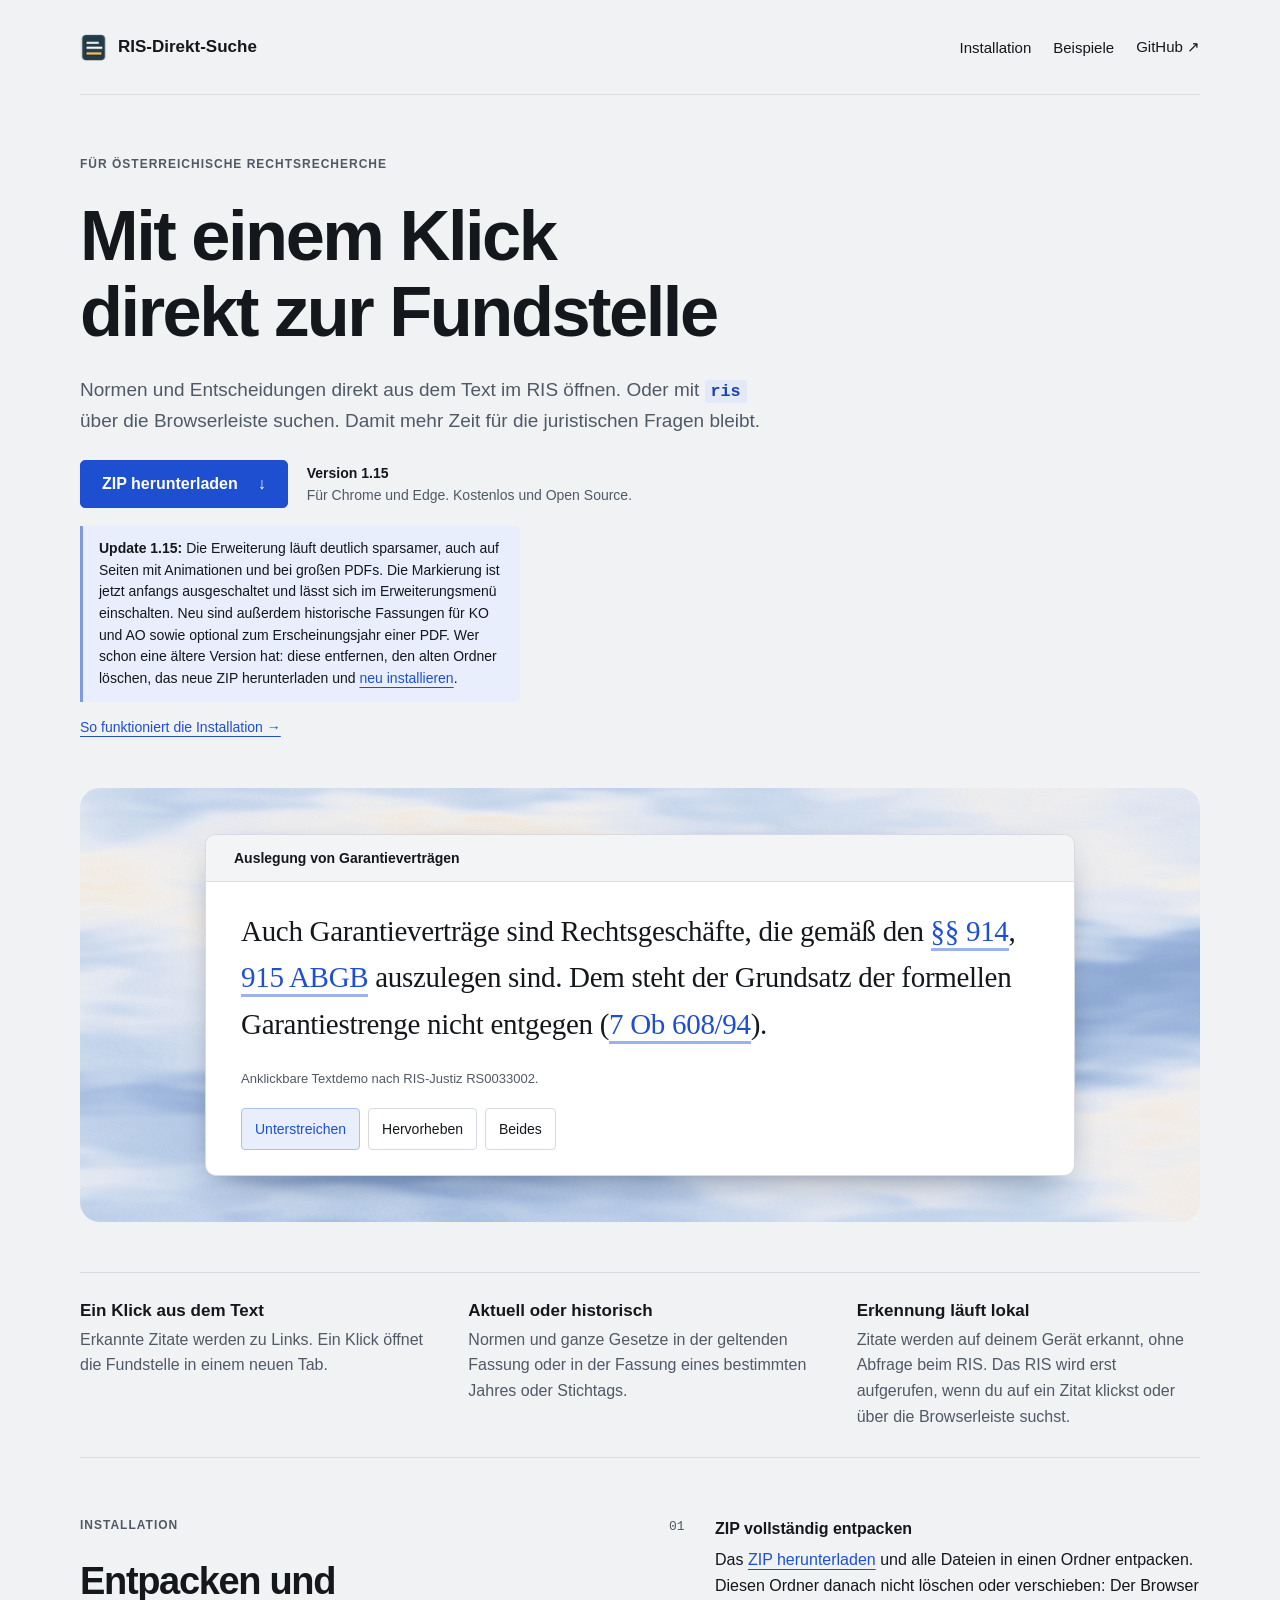
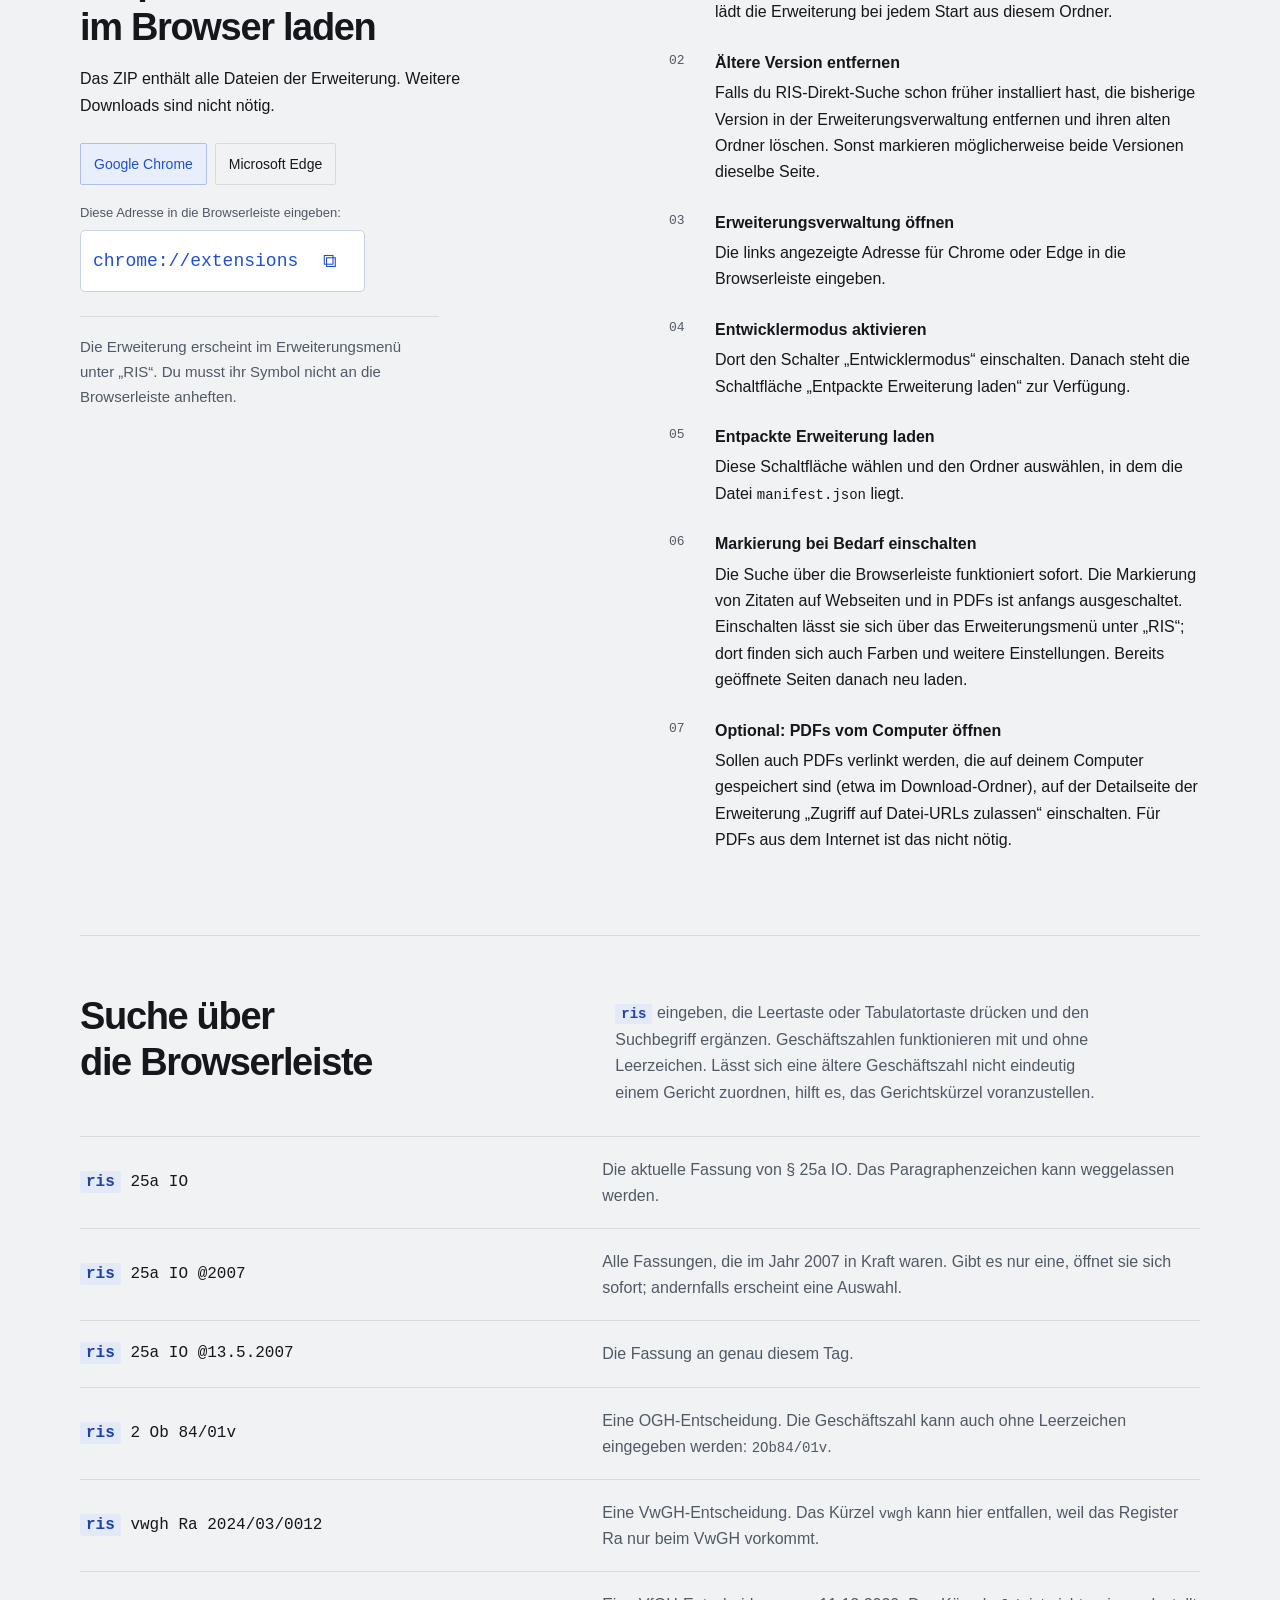
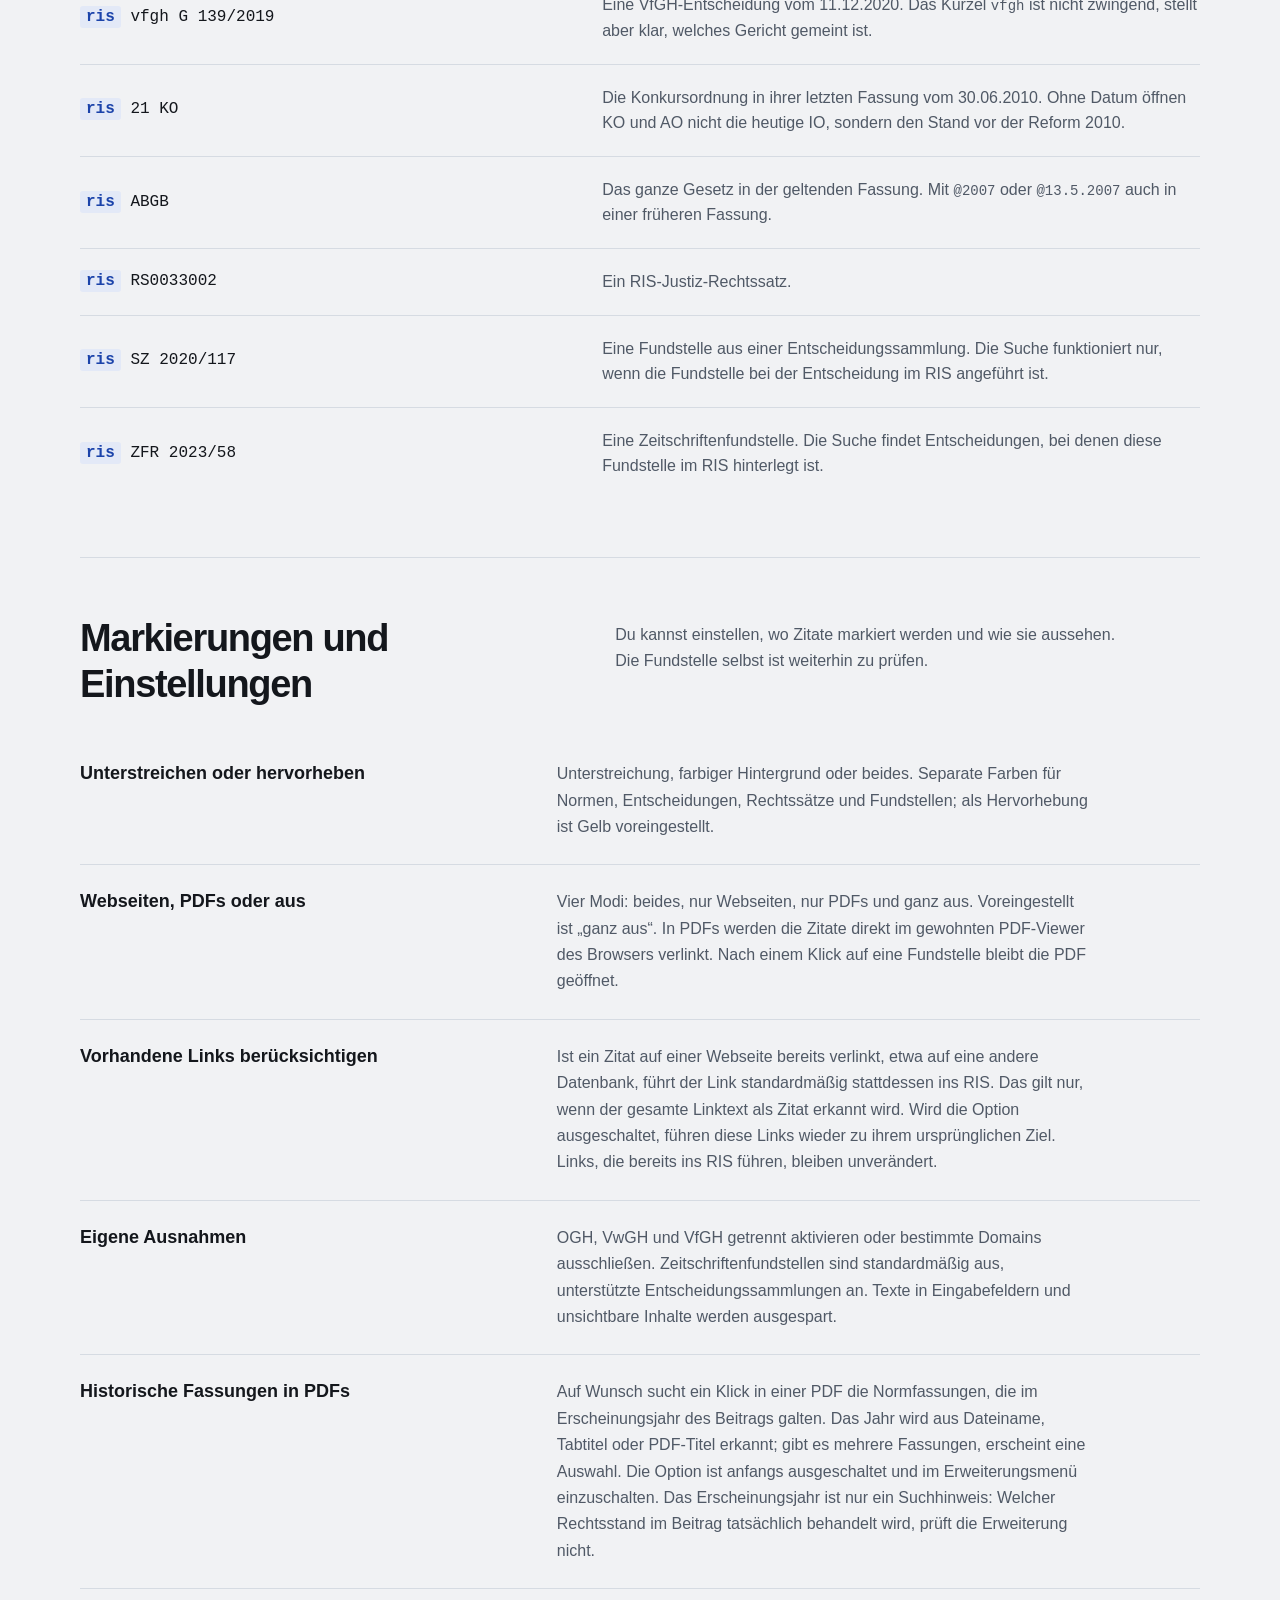
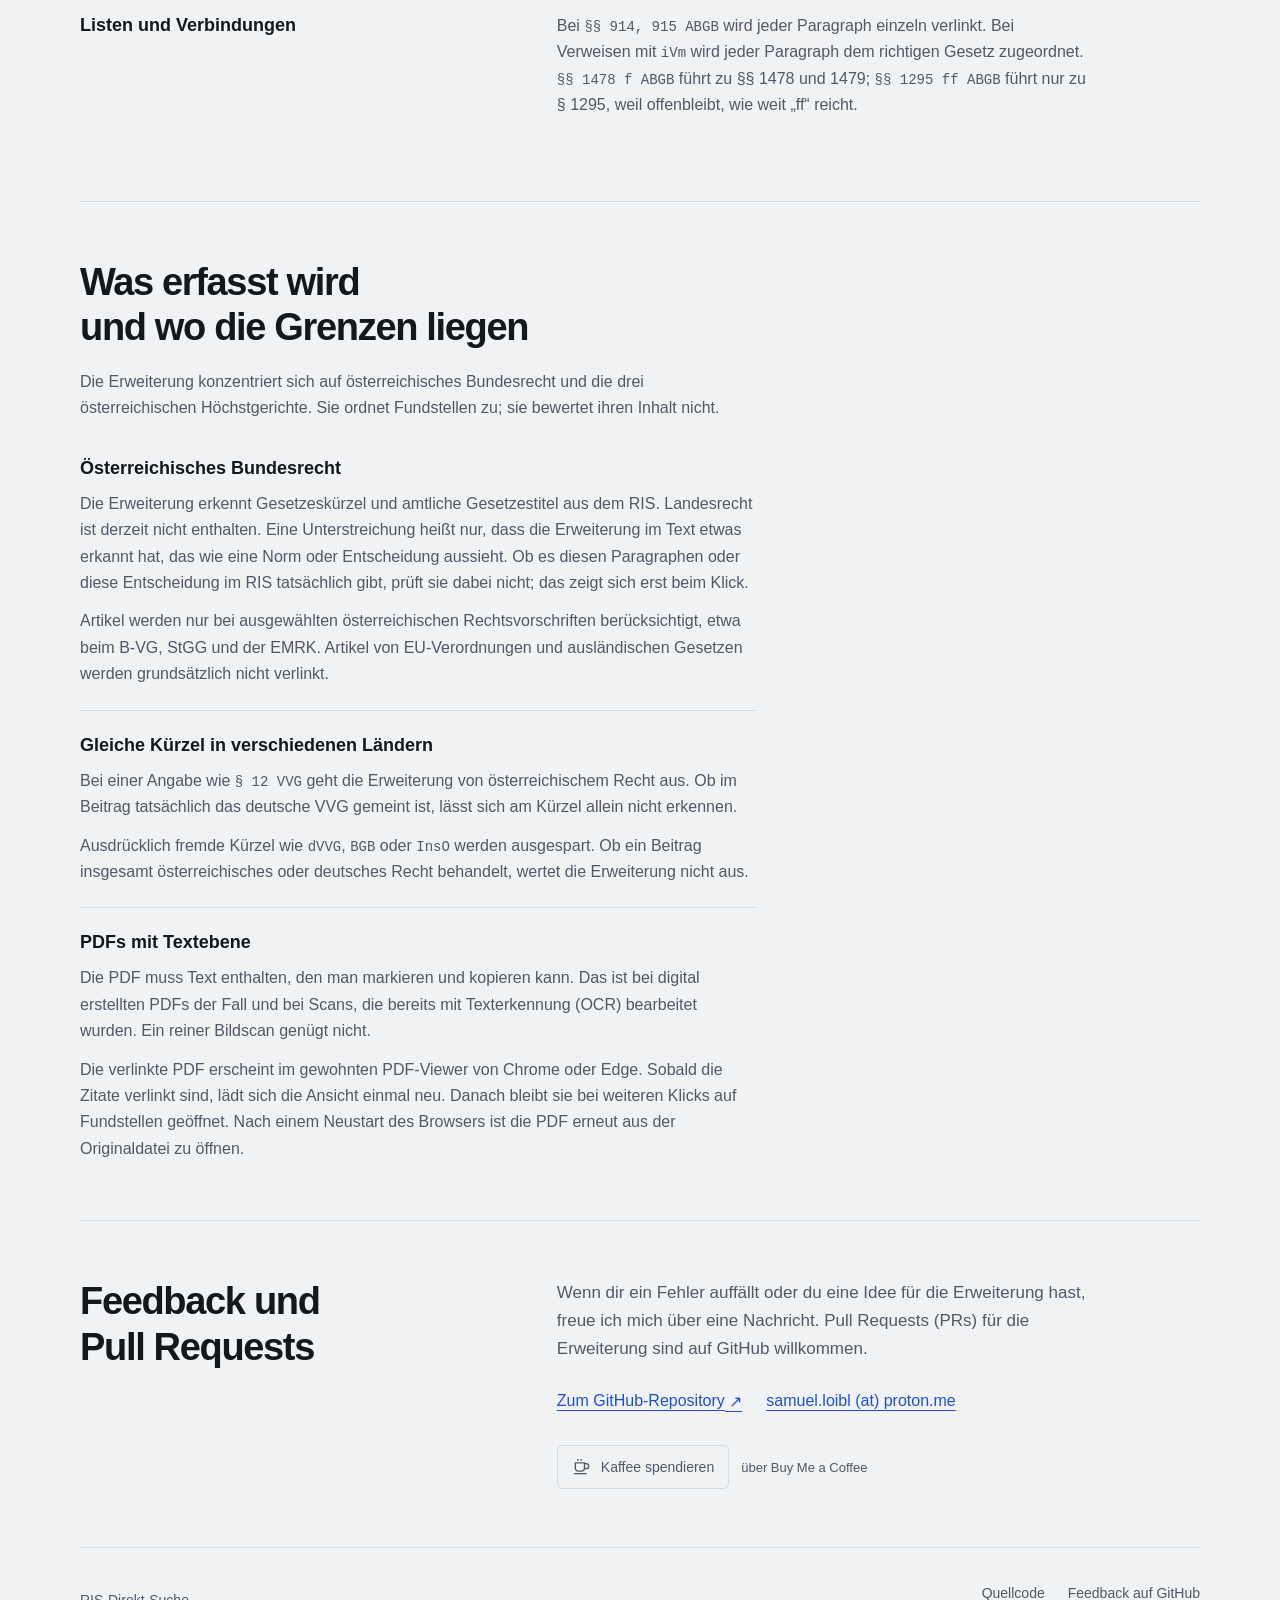
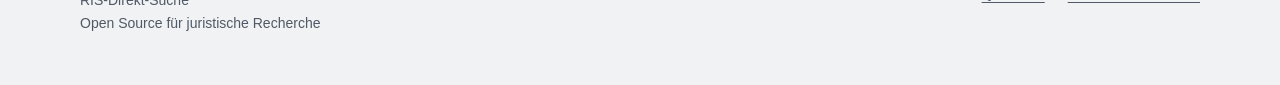
==== commit 64099b96: "Veröffentliche RIS-Direkt-Suche 1.15 - Markierung auf Webseiten und in PDFs standardmäßig ausgeschal" ====
--- a/index.html
+++ b/index.html
@@ -92,7 +92,7 @@
 </head>
 <body data-ris-ignore><a class="skip" href="#main">Zum Inhalt</a><div class="wrap">
 <header class="top"><a class="brand" href="#"><img src="icon32.png" alt="" width="27" height="27">RIS-Direkt-Suche</a><nav aria-label="Hauptnavigation"><a href="#installation">Installation</a><a href="#beispiele">Beispiele</a><a href="https://github.com/infinitelearning1/ris-direkt-suche">GitHub ↗</a></nav></header>
-<main id="main"><section class="hero" aria-labelledby="hero-title"><div><p class="kicker">Für österreichische Rechtsrecherche</p><h1 id="hero-title">Mit einem Klick<br>direkt zur Fundstelle</h1><p class="intro">Normen und Entscheidungen direkt aus dem Text im RIS öffnen. Oder mit <code class="keyword">ris</code> über die Browserleiste suchen. Damit mehr Zeit für die juristischen Fragen bleibt.</p><a class="primary" href="ris-direkt-suche.zip" download>ZIP herunterladen <span aria-hidden="true">↓</span></a><p class="release-note"><strong>Version 1.14</strong><br>Für Chrome und Edge. Kostenlos und Open Source.</p><p class="update-note"><strong>Update 1.14:</strong> Die Erweiterung läuft jetzt deutlich sparsamer und damit auch auf schwächeren Geräten flüssiger. Wer schon eine ältere Version hat: diese entfernen, den alten Ordner löschen, das neue ZIP herunterladen und <a href="#installation">neu installieren</a>.</p><a class="text-link" href="#installation">So funktioniert die Installation →</a></div>
+<main id="main"><section class="hero" aria-labelledby="hero-title"><div><p class="kicker">Für österreichische Rechtsrecherche</p><h1 id="hero-title">Mit einem Klick<br>direkt zur Fundstelle</h1><p class="intro">Normen und Entscheidungen direkt aus dem Text im RIS öffnen. Oder mit <code class="keyword">ris</code> über die Browserleiste suchen. Damit mehr Zeit für die juristischen Fragen bleibt.</p><a class="primary" href="ris-direkt-suche.zip" download>ZIP herunterladen <span aria-hidden="true">↓</span></a><p class="release-note"><strong>Version 1.15</strong><br>Für Chrome und Edge. Kostenlos und Open Source.</p><p class="update-note"><strong>Update 1.15:</strong> Die Erweiterung läuft deutlich sparsamer, auch auf Seiten mit Animationen und bei großen PDFs. Die Markierung ist jetzt anfangs ausgeschaltet und lässt sich im Erweiterungsmenü einschalten. Neu sind außerdem historische Fassungen für KO und AO sowie optional zum Erscheinungsjahr einer PDF. Wer schon eine ältere Version hat: diese entfernen, den alten Ordner löschen, das neue ZIP herunterladen und <a href="#installation">neu installieren</a>.</p><a class="text-link" href="#installation">So funktioniert die Installation →</a></div>
 <div class="demo-stage"><div class="demo" data-style="underline"><div class="demo-label"><span>Auslegung von Garantieverträgen</span></div><p class="demo-text">Auch Garantieverträge sind Rechtsgeschäfte, die gemäß den <a data-norm="914" href="https://www.ris.bka.gv.at/NormDokument.wxe?Abfrage=Bundesnormen&amp;Gesetzesnummer=10001622&amp;Paragraf=914" target="_blank" rel="noopener" title="§&nbsp;914 ABGB im RIS öffnen">§§&nbsp;914</a>, <a data-norm="915" href="https://www.ris.bka.gv.at/NormDokument.wxe?Abfrage=Bundesnormen&amp;Gesetzesnummer=10001622&amp;Paragraf=915" target="_blank" rel="noopener" title="§&nbsp;915 ABGB im RIS öffnen">915 ABGB</a> auszulegen sind. Dem steht der Grundsatz der formellen Garantiestrenge nicht entgegen (<a data-kind="case" href="https://www.ris.bka.gv.at/Ergebnis.wxe?extensionTriggered=true&amp;Abfrage=Justiz&amp;SucheNachRechtssatz=False&amp;SucheNachText=True&amp;SkipToDocumentPage=True&amp;GZ=7%20Ob%20608%2F94" target="_blank" rel="noopener" title="7 Ob 608/94 im RIS suchen">7 Ob 608/94</a>).</p><p class="demo-hint">Anklickbare Textdemo nach RIS-Justiz RS0033002.</p><div class="styles" role="group" aria-label="Darstellung des Beispiels"><button type="button" data-style-choice="underline" aria-pressed="true">Unterstreichen</button><button type="button" data-style-choice="highlight" aria-pressed="false">Hervorheben</button><button type="button" data-style-choice="both" aria-pressed="false">Beides</button></div></div></div></section>
 <div class="benefits"><div><strong>Ein Klick aus dem Text</strong><p>Erkannte Zitate werden zu Links. Ein Klick öffnet die Fundstelle in einem neuen Tab.</p></div><div><strong>Aktuell oder historisch</strong><p>Normen und ganze Gesetze in der geltenden Fassung oder in der Fassung eines bestimmten Jahres oder Stichtags.</p></div><div><strong>Erkennung läuft lokal</strong><p>Zitate werden auf deinem Gerät erkannt, ohne Abfrage beim RIS. Das RIS wird erst aufgerufen, wenn du auf ein Zitat klickst oder über die Browserleiste suchst.</p></div></div>
 <section class="section" id="installation"><div class="install-grid"><div><p class="kicker">Installation</p><h2>Entpacken und<br>im Browser laden</h2><p>Das ZIP enthält alle Dateien der Erweiterung. Weitere Downloads sind nicht nötig.</p><div class="browser-switch" role="group" aria-label="Browser für die Anleitung"><button type="button" data-browser="chrome" aria-pressed="true">Google Chrome</button><button type="button" data-browser="edge" aria-pressed="false">Microsoft Edge</button></div><p class="address-label">Diese Adresse in die Browserleiste eingeben:</p><div class="address-row"><code id="extension-address" class="address" aria-live="polite">chrome://extensions</code><button type="button" class="copy" data-copy="browser" aria-label="Adresse der Erweiterungsverwaltung kopieren">⧉</button></div><p class="aside-note">Die Erweiterung erscheint im Erweiterungsmenü unter „RIS“. Du musst ihr Symbol nicht an die Browserleiste anheften.</p></div><ol class="steps">
@@ -101,7 +101,7 @@
 <li><span><strong class="step-title">Erweiterungsverwaltung öffnen</strong>Die <span class="position-desktop">links</span><span class="position-mobile">oben</span> angezeigte Adresse für Chrome oder Edge in die Browserleiste eingeben.</span></li>
 <li><span><strong class="step-title">Entwicklermodus aktivieren</strong>Dort den Schalter „Entwicklermodus“ einschalten. Danach steht die Schaltfläche „Entpackte Erweiterung laden“ zur Verfügung.</span></li>
 <li><span><strong class="step-title">Entpackte Erweiterung laden</strong>Diese Schaltfläche wählen und den Ordner auswählen, in dem die Datei <code>manifest.json</code> liegt.</span></li>
-<li><span><strong class="step-title">Geöffnete Seiten neu laden</strong>Erkannte Zitate werden danach automatisch markiert. Farben und weitere Einstellungen erreichst du über das Erweiterungsmenü.</span></li>
+<li><span><strong class="step-title">Markierung bei Bedarf einschalten</strong>Die Suche über die Browserleiste funktioniert sofort. Die Markierung von Zitaten auf Webseiten und in PDFs ist anfangs ausgeschaltet. Einschalten lässt sie sich über das Erweiterungsmenü unter „RIS“; dort finden sich auch Farben und weitere Einstellungen. Bereits geöffnete Seiten danach neu laden.</span></li>
 <li><span><strong class="step-title">Optional: PDFs vom Computer öffnen</strong>Sollen auch PDFs verlinkt werden, die auf deinem Computer gespeichert sind (etwa im Download-Ordner), auf der Detailseite der Erweiterung „Zugriff auf Datei-URLs zulassen“ einschalten. Für PDFs aus dem Internet ist das nicht nötig.</span></li>
 </ol></div></section>
 <section class="section" id="beispiele"><div class="section-head"><h2>Suche über<br>die Browserleiste</h2><p><code class="keyword">ris</code> eingeben, die Leertaste oder Tabulatortaste drücken und den Suchbegriff ergänzen. Geschäftszahlen funktionieren mit und ohne Leerzeichen. Lässt sich eine ältere Geschäftszahl nicht eindeutig einem Gericht zuordnen, hilft es, das Gerichtskürzel voranzustellen.</p></div><div class="commands">
@@ -111,11 +111,11 @@
 <div class="command"><code><span class="keyword">ris</span> 2 Ob 84/01v</code><p>Eine OGH-Entscheidung. Die Geschäftszahl kann auch ohne Leerzeichen eingegeben werden: <code>2Ob84/01v</code>.</p></div>
 <div class="command"><code><span class="keyword">ris</span> vwgh Ra 2024/03/0012</code><p>Eine VwGH-Entscheidung. Das Kürzel <code>vwgh</code> kann hier entfallen, weil das Register Ra nur beim VwGH vorkommt.</p></div>
 <div class="command"><code><span class="keyword">ris</span> vfgh G 139/2019</code><p>Eine VfGH-Entscheidung vom 11.12.2020. Das Kürzel <code>vfgh</code> ist nicht zwingend, stellt aber klar, welches Gericht gemeint ist.</p></div>
-<div class="command"><code><span class="keyword">ris</span> ABGB</code><p>Das ganze Gesetz in der geltenden Fassung. Mit <code>@2007</code> oder <code>@13.5.2007</code> auch in einer früheren Fassung.</p></div>
+<div class="command"><code><span class="keyword">ris</span> 21&nbsp;KO</code><p>Die Konkursordnung in ihrer letzten Fassung vom 30.06.2010. Ohne Datum öffnen KO und AO nicht die heutige IO, sondern den Stand vor der Reform 2010.</p></div><div class="command"><code><span class="keyword">ris</span> ABGB</code><p>Das ganze Gesetz in der geltenden Fassung. Mit <code>@2007</code> oder <code>@13.5.2007</code> auch in einer früheren Fassung.</p></div>
 <div class="command"><code><span class="keyword">ris</span> RS0033002</code><p>Ein RIS-Justiz-Rechtssatz.</p></div>
 <div class="command"><code><span class="keyword">ris</span> SZ 2020/117</code><p>Eine Fundstelle aus einer Entscheidungssammlung. Die Suche funktioniert nur, wenn die Fundstelle bei der Entscheidung im RIS angeführt ist.</p></div>
 <div class="command"><code><span class="keyword">ris</span> ZFR 2023/58</code><p>Eine Zeitschriftenfundstelle. Die Suche findet Entscheidungen, bei denen diese Fundstelle im RIS hinterlegt ist.</p></div></div><p id="copy-status" class="copy-status" role="status" aria-live="polite"></p></section>
-<section class="section"><div class="section-head"><h2>Markierungen und<br>Einstellungen</h2><p>Du kannst einstellen, wo Zitate markiert werden und wie sie aussehen. Die Fundstelle selbst ist weiterhin zu prüfen.</p></div><div class="feature-row"><h3>Unterstreichen oder hervorheben</h3><p>Unterstreichung, farbiger Hintergrund oder beides. Separate Farben für Normen, Entscheidungen, Rechtssätze und Fundstellen; als Hervorhebung ist Gelb voreingestellt.</p></div><div class="feature-row"><h3>Webseiten, PDFs oder aus</h3><p>Vier Modi: beides, nur Webseiten, nur PDFs und ganz aus. In PDFs werden die Zitate direkt im gewohnten PDF-Viewer des Browsers verlinkt. Nach einem Klick auf eine Fundstelle bleibt die PDF geöffnet.</p></div><div class="feature-row"><h3>Vorhandene Links berücksichtigen</h3><p>Ist ein Zitat auf einer Webseite bereits verlinkt, etwa auf eine andere Datenbank, führt der Link standardmäßig stattdessen ins RIS. Das gilt nur, wenn der gesamte Linktext als Zitat erkannt wird. Wird die Option ausgeschaltet, führen diese Links wieder zu ihrem ursprünglichen Ziel. Links, die bereits ins RIS führen, bleiben unverändert.</p></div><div class="feature-row"><h3>Eigene Ausnahmen</h3><p>OGH, VwGH und VfGH getrennt aktivieren oder bestimmte Domains ausschließen. Zeitschriftenfundstellen sind standardmäßig aus, unterstützte Entscheidungssammlungen an. Texte in Eingabefeldern und unsichtbare Inhalte werden ausgespart.</p></div><div class="feature-row"><h3>Listen und Verbindungen</h3><p>Bei <code>§§&nbsp;914, 915 ABGB</code> wird jeder Paragraph einzeln verlinkt. Bei Verweisen mit <code>iVm</code> wird jeder Paragraph dem richtigen Gesetz zugeordnet. <code>§§&nbsp;1478&nbsp;f ABGB</code> führt zu §§&nbsp;1478 und 1479; <code>§§&nbsp;1295&nbsp;ff ABGB</code> führt nur zu §&nbsp;1295, weil offenbleibt, wie weit „ff“ reicht.</p></div></section>
+<section class="section"><div class="section-head"><h2>Markierungen und<br>Einstellungen</h2><p>Du kannst einstellen, wo Zitate markiert werden und wie sie aussehen. Die Fundstelle selbst ist weiterhin zu prüfen.</p></div><div class="feature-row"><h3>Unterstreichen oder hervorheben</h3><p>Unterstreichung, farbiger Hintergrund oder beides. Separate Farben für Normen, Entscheidungen, Rechtssätze und Fundstellen; als Hervorhebung ist Gelb voreingestellt.</p></div><div class="feature-row"><h3>Webseiten, PDFs oder aus</h3><p>Vier Modi: beides, nur Webseiten, nur PDFs und ganz aus. Voreingestellt ist „ganz aus“. In PDFs werden die Zitate direkt im gewohnten PDF-Viewer des Browsers verlinkt. Nach einem Klick auf eine Fundstelle bleibt die PDF geöffnet.</p></div><div class="feature-row"><h3>Vorhandene Links berücksichtigen</h3><p>Ist ein Zitat auf einer Webseite bereits verlinkt, etwa auf eine andere Datenbank, führt der Link standardmäßig stattdessen ins RIS. Das gilt nur, wenn der gesamte Linktext als Zitat erkannt wird. Wird die Option ausgeschaltet, führen diese Links wieder zu ihrem ursprünglichen Ziel. Links, die bereits ins RIS führen, bleiben unverändert.</p></div><div class="feature-row"><h3>Eigene Ausnahmen</h3><p>OGH, VwGH und VfGH getrennt aktivieren oder bestimmte Domains ausschließen. Zeitschriftenfundstellen sind standardmäßig aus, unterstützte Entscheidungssammlungen an. Texte in Eingabefeldern und unsichtbare Inhalte werden ausgespart.</p></div><div class="feature-row"><h3>Historische Fassungen in PDFs</h3><p>Auf Wunsch sucht ein Klick in einer PDF die Normfassungen, die im Erscheinungsjahr des Beitrags galten. Das Jahr wird aus Dateiname, Tabtitel oder PDF-Titel erkannt; gibt es mehrere Fassungen, erscheint eine Auswahl. Die Option ist anfangs ausgeschaltet und im Erweiterungsmenü einzuschalten. Das Erscheinungsjahr ist nur ein Suchhinweis: Welcher Rechtsstand im Beitrag tatsächlich behandelt wird, prüft die Erweiterung nicht.</p></div><div class="feature-row"><h3>Listen und Verbindungen</h3><p>Bei <code>§§&nbsp;914, 915 ABGB</code> wird jeder Paragraph einzeln verlinkt. Bei Verweisen mit <code>iVm</code> wird jeder Paragraph dem richtigen Gesetz zugeordnet. <code>§§&nbsp;1478&nbsp;f ABGB</code> führt zu §§&nbsp;1478 und 1479; <code>§§&nbsp;1295&nbsp;ff ABGB</code> führt nur zu §&nbsp;1295, weil offenbleibt, wie weit „ff“ reicht.</p></div></section>
 <section class="section" id="grenzen"><div class="section-head"><h2>Was erfasst wird<br>und wo die Grenzen liegen</h2><p>Die Erweiterung konzentriert sich auf österreichisches Bundesrecht und die drei österreichischen Höchstgerichte. Sie ordnet Fundstellen zu; sie bewertet ihren Inhalt nicht.</p></div><div class="scope-list">
 <div class="scope-topic"><h3>Österreichisches Bundesrecht</h3><p>Die Erweiterung erkennt Gesetzeskürzel und amtliche Gesetzestitel aus dem RIS. Landesrecht ist derzeit nicht enthalten. Eine Unterstreichung heißt nur, dass die Erweiterung im Text etwas erkannt hat, das wie eine Norm oder Entscheidung aussieht. Ob es diesen Paragraphen oder diese Entscheidung im RIS tatsächlich gibt, prüft sie dabei nicht; das zeigt sich erst beim Klick.</p><p>Artikel werden nur bei ausgewählten österreichischen Rechtsvorschriften berücksichtigt, etwa beim B-VG, StGG und der EMRK. Artikel von EU-Verordnungen und ausländischen Gesetzen werden grundsätzlich nicht verlinkt.</p></div>
 <div class="scope-topic"><h3>Gleiche Kürzel in verschiedenen Ländern</h3><p>Bei einer Angabe wie <code>§&nbsp;12 VVG</code> geht die Erweiterung von österreichischem Recht aus. Ob im Beitrag tatsächlich das deutsche VVG gemeint ist, lässt sich am Kürzel allein nicht erkennen.</p><p>Ausdrücklich fremde Kürzel wie <code>dVVG</code>, <code>BGB</code> oder <code>InsO</code> werden ausgespart. Ob ein Beitrag insgesamt österreichisches oder deutsches Recht behandelt, wertet die Erweiterung nicht aus.</p></div>
